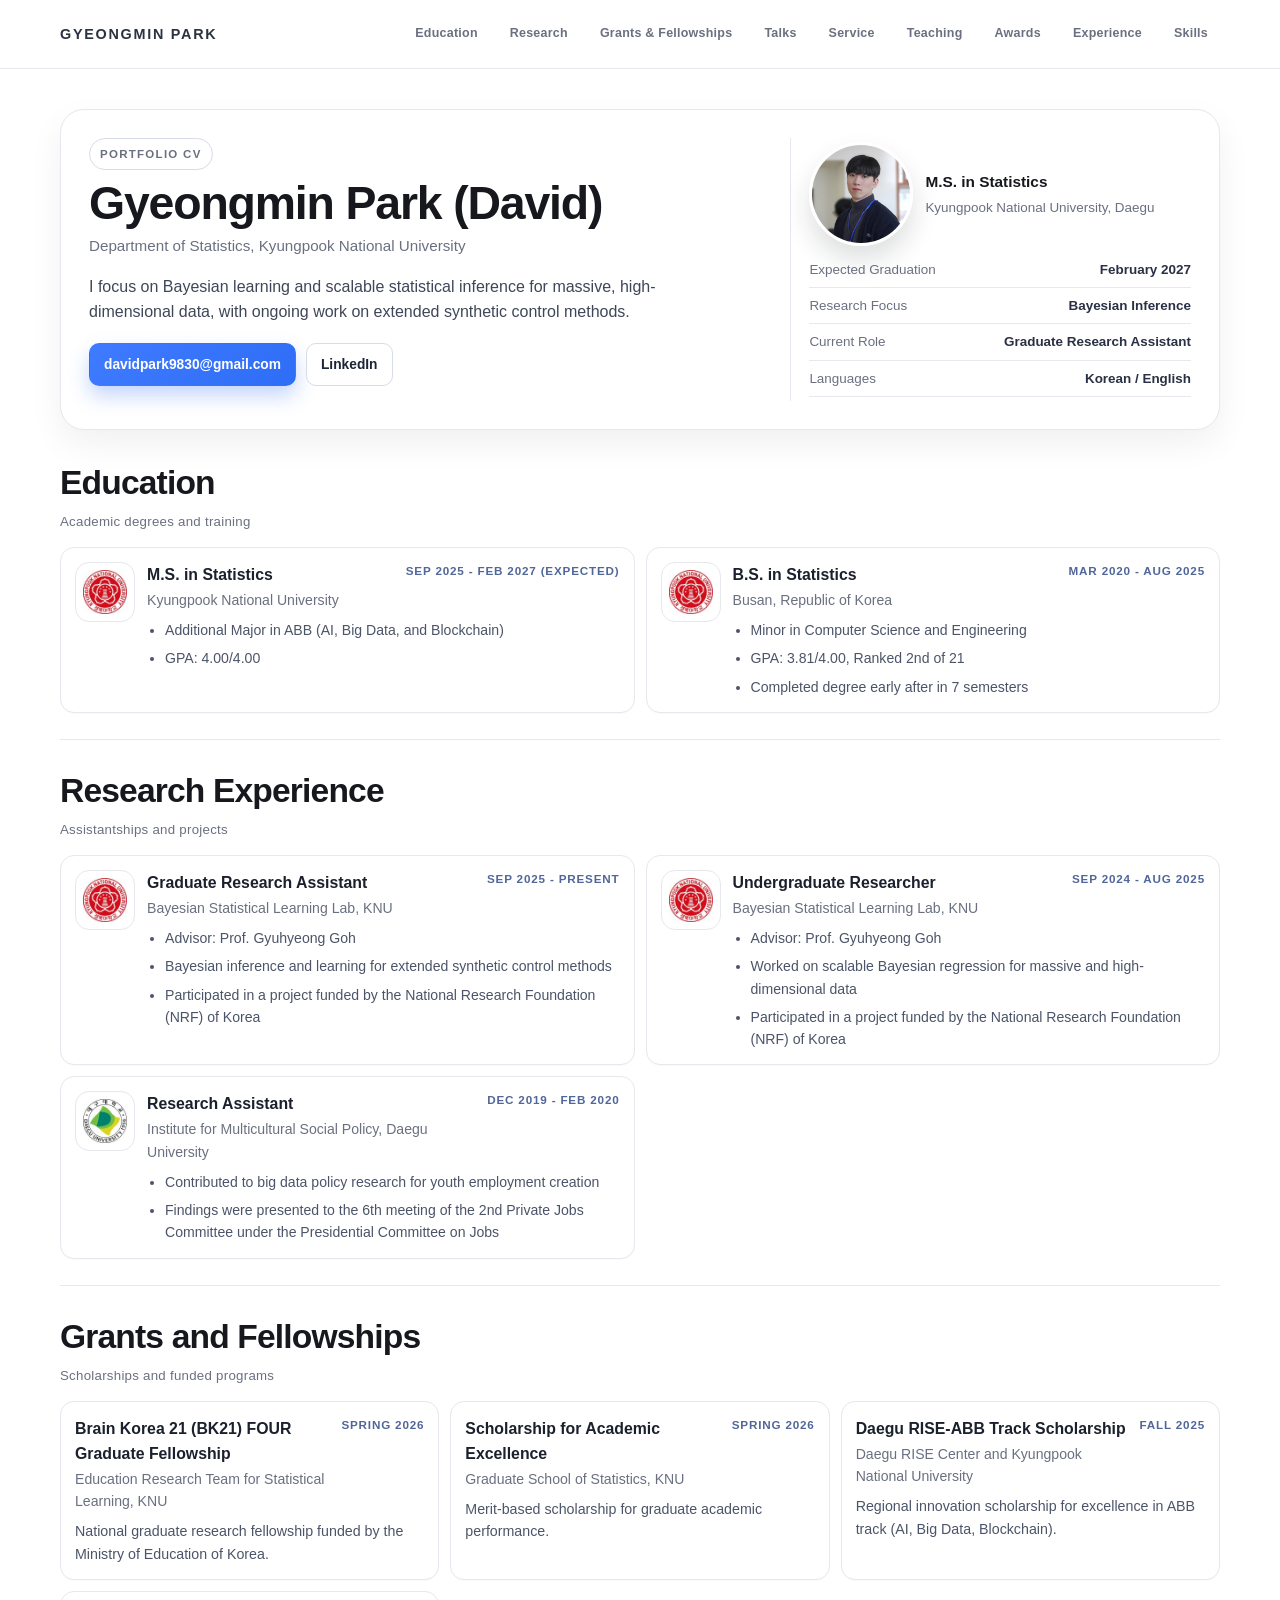
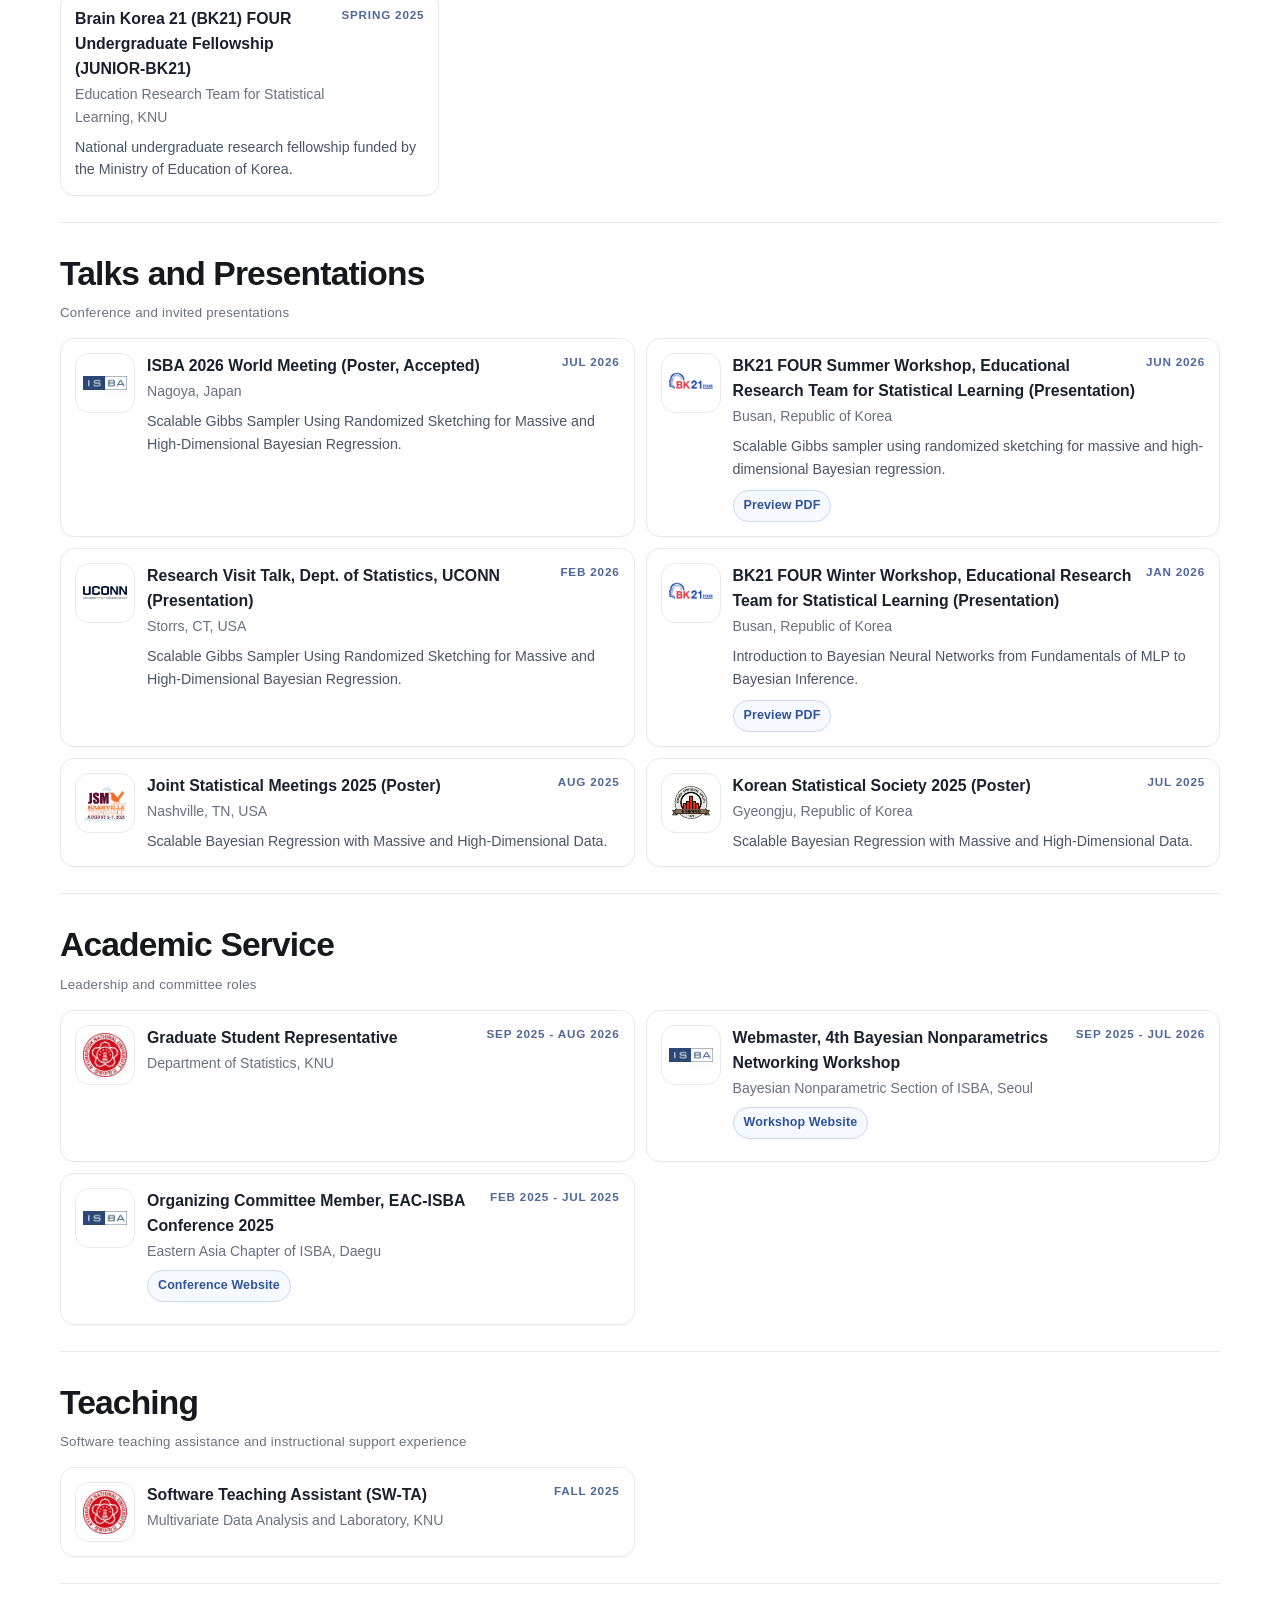
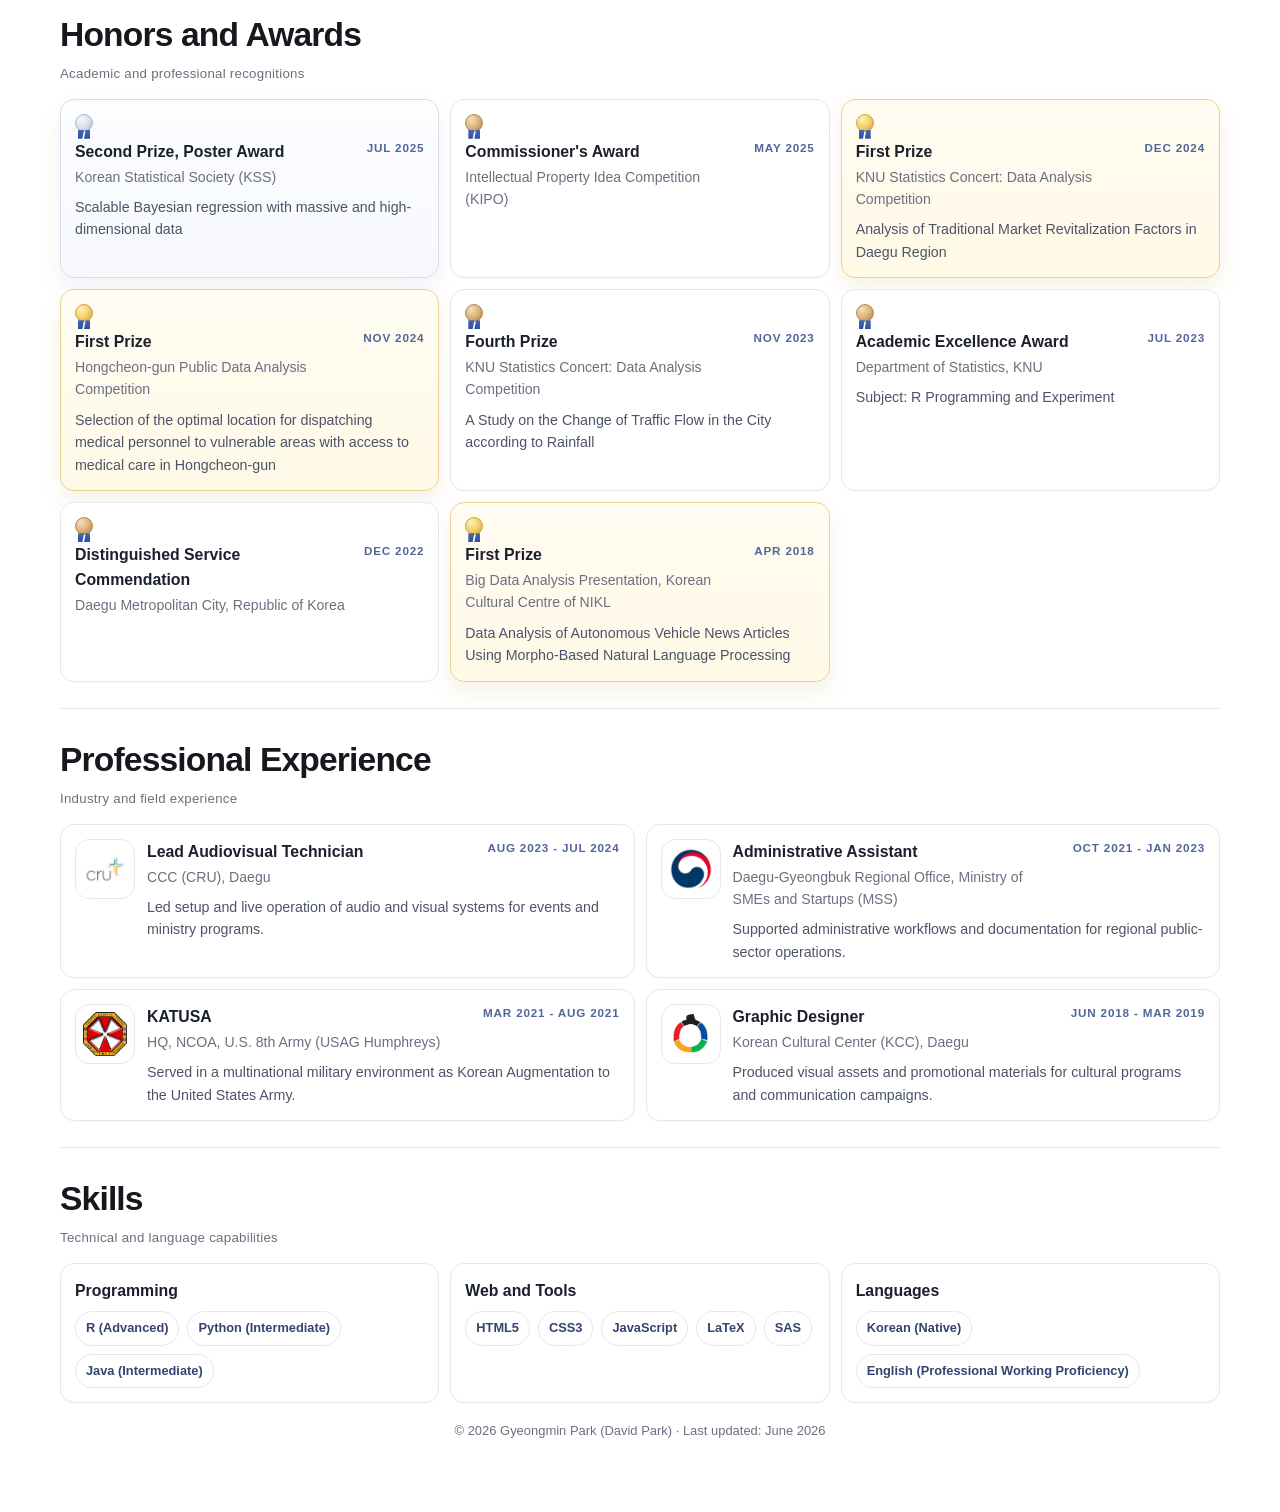
==== index.html @ 5908e6ca "Details Updated" ====
<!DOCTYPE html>
<html lang="en">
  <head>
    <meta charset="UTF-8" />
    <meta name="viewport" content="width=device-width, initial-scale=1.0" />
    <meta name="color-scheme" content="light" />
    <title>Gyeongmin Park | Portfolio CV</title>
    <meta
      name="description"
      content="Portfolio CV of Gyeongmin Park with education, research, talks, teaching, awards, and professional experience."
    />

    <link rel="stylesheet" href="assets/css/main.css" />
  </head>

  <body>
    <header class="topbar">
      <div class="page topbar-inner">
        <div class="brand">Gyeongmin Park</div>
        <button class="menu-toggle" type="button" aria-label="Toggle navigation menu" aria-expanded="false" aria-controls="mobile-nav">
          <span class="menu-toggle-line"></span>
          <span class="menu-toggle-line"></span>
          <span class="menu-toggle-line"></span>
        </button>
        <nav class="nav" id="site-nav" aria-label="Section navigation">
          <a href="#education">Education</a>
          <a href="#research">Research</a>
          <a href="#funding">Grants &amp; Fellowships</a>
          <a href="#talks">Talks</a>
          <a href="#service">Service</a>
          <a href="#teaching">Teaching</a>
          <a href="#awards">Awards</a>
          <a href="#experience">Experience</a>
          <a href="#skills">Skills</a>
        </nav>
      </div>
    </header>

    <div class="mobile-menu-backdrop" id="mobile-menu-backdrop" aria-hidden="true"></div>
    <nav class="mobile-nav" id="mobile-nav" aria-label="Mobile section navigation">
      <a href="#education">Education</a>
      <a href="#research">Research</a>
      <a href="#funding">Grants &amp; Fellowships</a>
      <a href="#talks">Talks</a>
      <a href="#service">Service</a>
      <a href="#teaching">Teaching</a>
      <a href="#awards">Awards</a>
      <a href="#experience">Experience</a>
      <a href="#skills">Skills</a>
    </nav>

    <main class="page">
      <section class="hero reveal" id="top">
        <div class="hero-grid">
          <div class="hero-main">
            <span class="eyebrow">Portfolio CV</span>
            <h1>Gyeongmin Park (David)</h1>
            <p class="subtitle">Department of Statistics, Kyungpook National University</p>

            <p class="summary">
              I focus on Bayesian learning and scalable statistical inference for massive,
              high-dimensional data, with ongoing work on extended synthetic control methods.
            </p>

            <div class="hero-actions">
              <a class="btn btn-primary" href="mailto:davidpark9830@gmail.com">davidpark9830@gmail.com</a>
              <a class="btn btn-secondary" href="https://www.linkedin.com/in/davidpark0182/" target="_blank" rel="noreferrer">LinkedIn</a>
            </div>
          </div>

          <aside class="hero-side">
            <div class="profile">
              <img src="assets/img/profile.jpg" alt="Gyeongmin Park profile photo" />
              <div>
                <div class="profile-name">M.S. in Statistics</div>
                <div class="profile-meta">Kyungpook National University, Daegu</div>
              </div>
            </div>

            <div class="meta-list">
              <div class="meta-item"><span>Expected Graduation</span><strong>February 2027</strong></div>
              <div class="meta-item"><span>Research Focus</span><strong>Bayesian Inference</strong></div>
              <div class="meta-item"><span>Current Role</span><strong>Graduate Research Assistant</strong></div>
              <div class="meta-item"><span>Languages</span><strong>Korean / English</strong></div>
            </div>
          </aside>
        </div>
      </section>

      <section class="section reveal" id="education">
        <div class="section-head">
          <h2 class="section-title">Education</h2>
          <p class="section-note">Academic degrees and training</p>
        </div>

        <div class="cards cols-2">
          <article class="card logo-card">
            <div class="logo-box"><img src="assets/img/knu-logo.jpeg" alt="KNU logo" /></div>
            <div>
              <div class="card-head">
                <div>
                  <p class="card-title">M.S. in Statistics</p>
                  <p class="card-org">Kyungpook National University</p>
                </div>
                <p class="card-date">Sep 2025 - Feb 2027 (Expected)</p>
              </div>
              <ul class="bullets">
                <li>Additional Major in ABB (AI, Big Data, and Blockchain)</li>
                <li>GPA: 4.00/4.00</li>
              </ul>
            </div>
          </article>

          <article class="card logo-card">
            <div class="logo-box"><img src="assets/img/knu-logo.jpeg" alt="KNU logo" /></div>
            <div>
              <div class="card-head">
                <div>
                  <p class="card-title">B.S. in Statistics</p>
                  <p class="card-org">Busan, Republic of Korea</p>
                </div>
                <p class="card-date">Mar 2020 - Aug 2025</p>
              </div>
              <ul class="bullets">
                <li>Minor in Computer Science and Engineering</li>
                <li>GPA: 3.81/4.00, Ranked 2nd of 21</li>
                <li>Completed degree early after in 7 semesters</li>
              </ul>
            </div>
          </article>
        </div>
      </section>

      <section class="section reveal" id="research">
        <div class="section-head">
          <h2 class="section-title">Research Experience</h2>
          <p class="section-note">Assistantships and projects</p>
        </div>

        <div class="cards cols-2">
          <article class="card logo-card">
            <div class="logo-box"><img src="assets/img/knu-logo.jpeg" alt="KNU logo" /></div>
            <div>
              <div class="card-head">
                <div>
                  <p class="card-title">Graduate Research Assistant</p>
                  <p class="card-org">Bayesian Statistical Learning Lab, KNU</p>
                </div>
                <p class="card-date">Sep 2025 - Present</p>
              </div>
              <ul class="bullets">
                <li>Advisor: Prof. Gyuhyeong Goh</li>
                <li>Bayesian inference and learning for extended synthetic control methods</li>
                <li>Participated in a project funded by the National Research Foundation (NRF) of Korea</li>
              </ul>
            </div>
          </article>

          <article class="card logo-card">
            <div class="logo-box"><img src="assets/img/knu-logo.jpeg" alt="KNU logo" /></div>
            <div>
              <div class="card-head">
                <div>
                  <p class="card-title">Undergraduate Researcher</p>
                  <p class="card-org">Bayesian Statistical Learning Lab, KNU</p>
                </div>
                <p class="card-date">Sep 2024 - Aug 2025</p>
              </div>
              <ul class="bullets">
                <li>Advisor: Prof. Gyuhyeong Goh</li>
                <li>Worked on scalable Bayesian regression for massive and high-dimensional data</li>
                <li>Participated in a project funded by the National Research Foundation (NRF) of Korea</li>
              </ul>
            </div>
          </article>

          <article class="card logo-card">
            <div class="logo-box"><img src="assets/img/daegu-uni-logo.jpeg" alt="Daegu University logo" /></div>
            <div>
              <div class="card-head">
                <div>
                  <p class="card-title">Research Assistant</p>
                  <p class="card-org">Institute for Multicultural Social Policy, Daegu University</p>
                </div>
                <p class="card-date">Dec 2019 - Feb 2020</p>
              </div>
              <ul class="bullets">
                <li>Contributed to big data policy research for youth employment creation</li>
                <li>Findings were presented to the 6th meeting of the 2nd Private Jobs Committee under the Presidential Committee on Jobs</li>
              </ul>
            </div>
          </article>
        </div>
      </section>

      <section class="section reveal" id="funding">
        <div class="section-head">
          <h2 class="section-title">Grants and Fellowships</h2>
          <p class="section-note">Scholarships and funded programs</p>
        </div>

        <div class="cards cols-3">
          <article class="card">
            <div class="card-head">
              <div>
                <p class="card-title">Brain Korea 21 (BK21) FOUR Graduate Fellowship</p>
                <p class="card-org">Education Research Team for Statistical Learning, KNU</p>
              </div>
              <p class="card-date">Spring 2026</p>
            </div>
            <p class="card-desc">National graduate research fellowship funded by the Ministry of Education of Korea.</p>
          </article>

          <article class="card">
            <div class="card-head">
              <div>
                <p class="card-title">Scholarship for Academic Excellence</p>
                <p class="card-org">Graduate School of Statistics, KNU</p>
              </div>
              <p class="card-date">Spring 2026</p>
            </div>
            <p class="card-desc">Merit-based scholarship for graduate academic performance.</p>
          </article>

          <article class="card">
            <div class="card-head">
              <div>
                <p class="card-title">Daegu RISE-ABB Track Scholarship</p>
                <p class="card-org">Daegu RISE Center and Kyungpook National University</p>
              </div>
              <p class="card-date">Fall 2025</p>
            </div>
            <p class="card-desc">Regional innovation scholarship for excellence in ABB track (AI, Big Data, Blockchain).</p>
          </article>

          <article class="card">
            <div class="card-head">
              <div>
                <p class="card-title">Brain Korea 21 (BK21) FOUR Undergraduate Fellowship (JUNIOR-BK21)</p>
                <p class="card-org">Education Research Team for Statistical Learning, KNU</p>
              </div>
              <p class="card-date">Spring 2025</p>
            </div>
            <p class="card-desc">National undergraduate research fellowship funded by the Ministry of Education of Korea.</p>
          </article>
        </div>
      </section>

      <section class="section reveal" id="talks">
        <div class="section-head">
          <h2 class="section-title">Talks and Presentations</h2>
          <p class="section-note">Conference and invited presentations</p>
        </div>

        <div class="cards cols-2">
          <article class="card logo-card">
            <div class="logo-box"><img src="assets/img/isba-logo.jpeg" alt="ISBA logo" /></div>
            <div>
              <div class="card-head">
                <div>
                  <p class="card-title">ISBA 2026 World Meeting (Poster, Accepted)</p>
                  <p class="card-org">Nagoya, Japan</p>
                </div>
                <p class="card-date">Jul 2026</p>
              </div>
              <p class="card-desc">Scalable Gibbs Sampler Using Randomized Sketching for Massive and High-Dimensional Bayesian Regression.</p>
            </div>
          </article>

          <article class="card logo-card">
            <div class="logo-box"><img src="assets/img/bk21four-logo.jpg" alt="BK21 FOUR logo" /></div>
            <div>
              <div class="card-head">
                <div>
                  <p class="card-title">BK21 FOUR Summer Workshop, Educational Research Team for Statistical Learning (Presentation)</p>
                  <p class="card-org">Busan, Republic of Korea</p>
                </div>
                <p class="card-date">Jun 2026</p>
              </div>
              <p class="card-desc">Scalable Gibbs sampler using randomized sketching for massive and high-dimensional Bayesian regression.</p>
              <div class="talk-actions">
                <a
                  class="section-link-btn"
                  href="assets/docs/talks/2026-06-bk21-summer-workshop.pdf"
                  target="_blank"
                  rel="noreferrer"
                  data-pdf-preview
                  data-pdf-title="BK21 FOUR Summer Workshop, June 2026"
                >
                  Preview PDF
                </a>
              </div>
            </div>
          </article>

          <article class="card logo-card">
            <div class="logo-box"><img src="assets/img/uconn-logo.png" alt="UCONN logo" /></div>
            <div>
              <div class="card-head">
                <div>
                  <p class="card-title">Research Visit Talk, Dept. of Statistics, UCONN (Presentation)</p>
                  <p class="card-org">Storrs, CT, USA</p>
                </div>
                <p class="card-date">Feb 2026</p>
              </div>
              <p class="card-desc">Scalable Gibbs Sampler Using Randomized Sketching for Massive and High-Dimensional Bayesian Regression.</p>
            </div>
          </article>

          <article class="card logo-card">
            <div class="logo-box"><img src="assets/img/bk21four-logo.jpg" alt="BK21 FOUR logo" /></div>
            <div>
              <div class="card-head">
                <div>
                  <p class="card-title">BK21 FOUR Winter Workshop, Educational Research Team for Statistical Learning (Presentation)</p>
                  <p class="card-org">Busan, Republic of Korea</p>
                </div>
                <p class="card-date">Jan 2026</p>
              </div>
              <p class="card-desc">Introduction to Bayesian Neural Networks from Fundamentals of MLP to Bayesian Inference.</p>
              <div class="talk-actions">
                <a
                  class="section-link-btn"
                  href="assets/docs/talks/2026-01-bk21-winter-workshop.pdf"
                  target="_blank"
                  rel="noreferrer"
                  data-pdf-preview
                  data-pdf-title="BK21 FOUR Winter Workshop, January 2026"
                >
                  Preview PDF
                </a>
              </div>
            </div>
          </article>

          <article class="card logo-card">
            <div class="logo-box"><img src="assets/img/jsm2025-logo.jpg" alt="JSM 2025 logo" /></div>
            <div>
              <div class="card-head">
                <div>
                  <p class="card-title">Joint Statistical Meetings 2025 (Poster)</p>
                  <p class="card-org">Nashville, TN, USA</p>
                </div>
                <p class="card-date">Aug 2025</p>
              </div>
              <p class="card-desc">Scalable Bayesian Regression with Massive and High-Dimensional Data.</p>
            </div>
          </article>
          
          <article class="card logo-card">
            <div class="logo-box"><img src="assets/img/kss-logo.png" alt="Korean Statistical Society logo" /></div>
            <div>
              <div class="card-head">
                <div>
                  <p class="card-title">Korean Statistical Society 2025 (Poster)</p>
                  <p class="card-org">Gyeongju, Republic of Korea</p>
                </div>
                <p class="card-date">Jul 2025</p>
              </div>
              <p class="card-desc">Scalable Bayesian Regression with Massive and High-Dimensional Data.</p>
            </div>
          </article>
        </div>
      </section>

      <section class="section reveal" id="service">
        <div class="section-head">
          <h2 class="section-title">Academic Service</h2>
          <p class="section-note">Leadership and committee roles</p>
        </div>

        <div class="cards cols-2">
          <article class="card logo-card">
            <div class="logo-box"><img src="assets/img/knu-logo.jpeg" alt="KNU logo" /></div>
            <div>
              <div class="card-head">
                <div>
                  <p class="card-title">Graduate Student Representative</p>
                  <p class="card-org">Department of Statistics, KNU</p>
                </div>
                <p class="card-date">Sep 2025 - Aug 2026</p>
              </div>
            </div>
          </article>

          <article class="card logo-card">
            <div class="logo-box"><img src="assets/img/isba-logo.jpeg" alt="ISBA logo" /></div>
            <div>
              <div class="card-head">
                <div>
                  <p class="card-title">Webmaster, 4th Bayesian Nonparametrics Networking Workshop</p>
                  <p class="card-org">Bayesian Nonparametric Section of ISBA, Seoul</p>
                  <a class="section-link-btn" href="https://bnpnetworking2026.github.io/" target="_blank" rel="noreferrer">Workshop Website</a>
                </div>
                <p class="card-date">Sep 2025 - Jul 2026</p>
              </div>
            </div>
          </article>

          <article class="card logo-card">
            <div class="logo-box"><img src="assets/img/isba-logo.jpeg" alt="ISBA logo" /></div>
            <div>
              <div class="card-head">
                <div>
                  <p class="card-title">Organizing Committee Member, EAC-ISBA Conference 2025</p>
                  <p class="card-org">Eastern Asia Chapter of ISBA, Daegu</p>
                  <a class="section-link-btn" href="https://eacisba2025.knu.ac.kr/" target="_blank" rel="noreferrer">Conference Website</a>
                </div>
                <p class="card-date">Feb 2025 - Jul 2025</p>
              </div>
            </div>
          </article>
        </div>
      </section>

      <section class="section reveal" id="teaching">
        <div class="section-head">
          <h2 class="section-title">Teaching</h2>
          <p class="section-note">Software teaching assistance and instructional support experience</p>
        </div>

        <div class="cards cols-2">
          <article class="card logo-card">
            <div class="logo-box"><img src="assets/img/knu-logo.jpeg" alt="KNU logo" /></div>
            <div>
              <div class="card-head">
                <div>
                  <p class="card-title">Software Teaching Assistant (SW-TA)</p>
                  <p class="card-org">Multivariate Data Analysis and Laboratory, KNU</p>
                </div>
                <p class="card-date">Fall 2025</p>
              </div>
            </div>
          </article>

        </div>
      </section>

      <section class="section reveal" id="awards">
        <div class="section-head">
          <h2 class="section-title">Honors and Awards</h2>
          <p class="section-note">Academic and professional recognitions</p>
        </div>

        <div class="cards cols-3">
          <article class="card award-card second-place">
            <div class="award-top">
              <span class="medal" aria-hidden="true"></span>
            </div>
            <div class="card-head">
              <div>
                <p class="card-title">Second Prize, Poster Award</p>
                <p class="card-org">Korean Statistical Society (KSS)</p>
              </div>
              <p class="card-date">Jul 2025</p>
            </div>
            <p class="card-desc">Scalable Bayesian regression with massive and high-dimensional data</p>
          </article>

          <article class="card award-card">
            <div class="award-top">
              <span class="medal" aria-hidden="true"></span>
            </div>
            <div class="card-head">
              <div>
                <p class="card-title">Commissioner's Award</p>
                <p class="card-org">Intellectual Property Idea Competition (KIPO)</p>
              </div>
              <p class="card-date">May 2025</p>
            </div>
          </article>

          <article class="card award-card first-place">
            <div class="award-top">
              <span class="medal" aria-hidden="true"></span>
            </div>
            <div class="card-head">
              <div>
                <p class="card-title">First Prize</p>
                <p class="card-org">KNU Statistics Concert: Data Analysis Competition</p>
              </div>
              <p class="card-date">Dec 2024</p>
            </div>
            <p class="card-desc">Analysis of Traditional Market Revitalization Factors in Daegu Region</p>
          </article>

          <article class="card award-card first-place">
            <div class="award-top">
              <span class="medal" aria-hidden="true"></span>
            </div>
            <div class="card-head">
              <div>
                <p class="card-title">First Prize</p>
                <p class="card-org">Hongcheon-gun Public Data Analysis Competition</p>
              </div>
              <p class="card-date">Nov 2024</p>
            </div>
            <p class="card-desc">Selection of the optimal location for dispatching medical personnel to vulnerable areas with access to medical care in Hongcheon-gun</p>
          </article>

          <article class="card award-card">
            <div class="award-top">
              <span class="medal" aria-hidden="true"></span>
            </div>
            <div class="card-head">
              <div>
                <p class="card-title">Fourth Prize</p>
                <p class="card-org">KNU Statistics Concert: Data Analysis Competition</p>
              </div>
              <p class="card-date">Nov 2023</p>
            </div>
            <p class="card-desc">A Study on the Change of Traffic Flow in the City according to Rainfall</p>
          </article>

          <article class="card award-card">
            <div class="award-top">
              <span class="medal" aria-hidden="true"></span>
            </div>
            <div class="card-head">
              <div>
                <p class="card-title">Academic Excellence Award</p>
                <p class="card-org">Department of Statistics, KNU</p>
              </div>
              <p class="card-date">Jul 2023</p>
            </div>
            <p class="card-desc">Subject: R Programming and Experiment</p>
          </article>

          <article class="card award-card">
            <div class="award-top">
              <span class="medal" aria-hidden="true"></span>
            </div>
            <div class="card-head">
              <div>
                <p class="card-title">Distinguished Service Commendation</p>
                <p class="card-org">Daegu Metropolitan City, Republic of Korea</p>
              </div>
              <p class="card-date">Dec 2022</p>
            </div>
          </article>

          <article class="card award-card first-place">
            <div class="award-top">
              <span class="medal" aria-hidden="true"></span>
            </div>
            <div class="card-head">
              <div>
                <p class="card-title">First Prize</p>
                <p class="card-org">Big Data Analysis Presentation, Korean Cultural Centre of NIKL</p>
              </div>
              <p class="card-date">Apr 2018</p>
            </div>
            <p class="card-desc">Data Analysis of Autonomous Vehicle News Articles Using Morpho-Based Natural Language Processing</p>
          </article>
        </div>
      </section>

      <section class="section reveal" id="experience">
        <div class="section-head">
          <h2 class="section-title">Professional Experience</h2>
          <p class="section-note">Industry and field experience</p>
        </div>

        <div class="cards cols-2">
          <article class="card logo-card">
            <div class="logo-box"><img src="assets/img/cru-logo.jpeg" alt="CRU logo" /></div>
            <div>
              <div class="card-head">
                <div>
                  <p class="card-title">Lead Audiovisual Technician</p>
                  <p class="card-org">CCC (CRU), Daegu</p>
                </div>
                <p class="card-date">Aug 2023 - Jul 2024</p>
              </div>
              <p class="card-desc">Led setup and live operation of audio and visual systems for events and ministry programs.</p>
            </div>
          </article>

          <article class="card logo-card">
            <div class="logo-box"><img src="assets/img/mss-logo.png" alt="MSS logo" /></div>
            <div>
              <div class="card-head">
                <div>
                  <p class="card-title">Administrative Assistant</p>
                  <p class="card-org">Daegu-Gyeongbuk Regional Office, Ministry of SMEs and Startups (MSS)</p>
                </div>
                <p class="card-date">Oct 2021 - Jan 2023</p>
              </div>
              <p class="card-desc">Supported administrative workflows and documentation for regional public-sector operations.</p>
            </div>
          </article>

          <article class="card logo-card">
            <div class="logo-box"><img src="assets/img/army-logo.png" alt="U.S. 8th Army logo" /></div>
            <div>
              <div class="card-head">
                <div>
                  <p class="card-title">KATUSA</p>
                  <p class="card-org">HQ, NCOA, U.S. 8th Army (USAG Humphreys)</p>
                </div>
                <p class="card-date">Mar 2021 - Aug 2021</p>
              </div>
              <p class="card-desc">Served in a multinational military environment as Korean Augmentation to the United States Army.</p>
            </div>
          </article>

          <article class="card logo-card">
            <div class="logo-box"><img src="assets/img/kcc-logo.jpeg" alt="KCC logo" /></div>
            <div>
              <div class="card-head">
                <div>
                  <p class="card-title">Graphic Designer</p>
                  <p class="card-org">Korean Cultural Center (KCC), Daegu</p>
                </div>
                <p class="card-date">Jun 2018 - Mar 2019</p>
              </div>
              <p class="card-desc">Produced visual assets and promotional materials for cultural programs and communication campaigns.</p>
            </div>
          </article>
        </div>
      </section>

      <section class="section reveal" id="skills">
        <div class="section-head">
          <h2 class="section-title">Skills</h2>
          <p class="section-note">Technical and language capabilities</p>
        </div>

        <div class="cards cols-3">
          <article class="card">
            <div class="card-head">
              <div>
                <p class="card-title">Programming</p>
              </div>
            </div>
            <div class="chips">
              <span class="chip">R (Advanced)</span>
              <span class="chip">Python (Intermediate)</span>
              <span class="chip">Java (Intermediate)</span>
            </div>
          </article>

          <article class="card">
            <div class="card-head">
              <div>
                <p class="card-title">Web and Tools</p>
              </div>
            </div>
            <div class="chips">
              <span class="chip">HTML5</span>
              <span class="chip">CSS3</span>
              <span class="chip">JavaScript</span>
              <span class="chip">LaTeX</span>
              <span class="chip">SAS</span>
            </div>
          </article>

          <article class="card">
            <div class="card-head">
              <div>
                <p class="card-title">Languages</p>
              </div>
            </div>
            <div class="chips">
              <span class="chip">Korean (Native)</span>
              <span class="chip">English (Professional Working Proficiency)</span>
            </div>
          </article>
        </div>
      </section>

      <footer>
        <p>© <span id="year"></span> Gyeongmin Park (David Park) · Last updated: June 2026</p>
      </footer>
    </main>

    <div class="pdf-modal" id="pdf-modal" role="dialog" aria-modal="true" aria-labelledby="pdf-modal-title" hidden>
      <div class="pdf-modal-backdrop" data-pdf-close aria-hidden="true"></div>
      <div class="pdf-modal-panel">
        <div class="pdf-modal-header">
          <h2 class="pdf-modal-title" id="pdf-modal-title">Presentation PDF</h2>
          <div class="pdf-modal-actions">
            <a class="section-link-btn" id="pdf-modal-open" href="#" target="_blank" rel="noreferrer">Open PDF</a>
            <button class="pdf-modal-close" type="button" data-pdf-close>Close</button>
          </div>
        </div>
        <iframe class="pdf-frame" id="pdf-preview-frame" title="Presentation PDF preview"></iframe>
      </div>
    </div>

    <script src="assets/js/main.js" defer></script>
  </body>
</html>
---- assets/css/main.css ----
:root {
  color-scheme: light;
  --bg: #ffffff;
  --bg-soft: #ffffff;
  --surface: #ffffff;
  --text: #16181d;
  --muted: #6a7080;
  --line: #e6e8ee;
  --line-strong: #d7dce8;
  --brand: #2e6df6;
  --brand-soft: #edf3ff;
  --shadow-lg: 0 14px 34px rgba(20, 24, 32, 0.06);
  --shadow-md: 0 8px 18px rgba(20, 24, 32, 0.04);
  --radius-xl: 24px;
  --radius-lg: 18px;
  --radius-md: 14px;
}

* {
  box-sizing: border-box;
}

html {
  scroll-behavior: smooth;
}

main section[id] {
  scroll-margin-top: 86px;
}

body {
  margin: 0;
  color: var(--text);
  font-family: -apple-system, BlinkMacSystemFont, "SF Pro Display", "SF Pro Text",
    "Segoe UI", Roboto, Helvetica, Arial, sans-serif;
  line-height: 1.58;
  background: #ffffff;
}

.page {
  width: min(1160px, 100% - 32px);
  margin: 0 auto;
}

.topbar {
  position: sticky;
  top: 0;
  z-index: 30;
  backdrop-filter: blur(14px);
  -webkit-backdrop-filter: blur(14px);
  background: rgba(255, 255, 255, 0.82);
  border-bottom: 1px solid var(--line);
  transition: background 0.22s ease, border-color 0.22s ease, box-shadow 0.22s ease;
}

.topbar.scrolled {
  background: rgba(255, 255, 255, 0.68);
  border-bottom-color: rgba(215, 220, 232, 0.85);
  box-shadow: 0 10px 24px rgba(16, 22, 32, 0.06);
}

.topbar-inner {
  min-height: 68px;
  display: flex;
  align-items: center;
  justify-content: space-between;
  gap: 14px;
}

.brand {
  font-size: 0.9rem;
  font-weight: 700;
  letter-spacing: 0.12em;
  text-transform: uppercase;
  color: #2b3242;
}

.nav {
  display: flex;
  gap: 8px;
  overflow-x: auto;
  scrollbar-width: none;
}

.nav::-webkit-scrollbar {
  display: none;
}

.nav a {
  flex: 0 0 auto;
  text-decoration: none;
  color: var(--muted);
  font-size: 0.78rem;
  font-weight: 700;
  letter-spacing: 0.02em;
  border-radius: 999px;
  padding: 7px 11px;
  border: 1px solid transparent;
  transition: all 0.2s ease;
}

.nav a:hover {
  color: #273149;
  border-color: var(--line-strong);
  background: #fff;
}

.mobile-menu-backdrop,
.mobile-nav {
  display: none;
}

.menu-toggle {
  display: none;
  width: 38px;
  height: 38px;
  border-radius: 0;
  border: 0;
  background: transparent;
  -webkit-appearance: none;
  appearance: none;
  position: relative;
  z-index: 2100;
  overflow: hidden;
  align-items: center;
  justify-content: center;
  cursor: pointer;
  padding: 0;
}

.menu-toggle-line {
  position: absolute;
  left: 50%;
  display: block;
  width: 18px;
  height: 2px;
  margin: 0;
  border-radius: 1px;
  background: #2b3242;
  transform: translateX(-50%) translateZ(0);
  transform-origin: center;
  backface-visibility: hidden;
  -webkit-backface-visibility: hidden;
  transition: top 0.2s ease, transform 0.2s ease, opacity 0.2s ease, background-color 0.2s ease;
}

.menu-toggle-line:nth-child(1) {
  top: 12px;
}

.menu-toggle-line:nth-child(2) {
  top: 18px;
}

.menu-toggle-line:nth-child(3) {
  top: 24px;
}

.menu-toggle.is-open .menu-toggle-line:nth-child(1) {
  top: 18px;
  transform: translateX(-50%) rotate(45deg);
}

.menu-toggle.is-open .menu-toggle-line:nth-child(2) {
  opacity: 0;
  transform: translateX(-50%) scaleX(0);
  background: transparent;
  visibility: hidden;
}

.menu-toggle.is-open .menu-toggle-line:nth-child(3) {
  top: 18px;
  transform: translateX(-50%) rotate(-45deg);
}

main {
  padding: 40px 0 58px;
}

.hero {
  background: #ffffff;
  border: 1px solid var(--line);
  border-radius: var(--radius-xl);
  box-shadow: var(--shadow-lg);
  padding: 28px;
}

.hero-grid {
  display: grid;
  gap: 18px;
  grid-template-columns: minmax(0, 1.45fr) minmax(270px, 0.85fr);
}

.hero-main {
  min-width: 0;
}

.eyebrow {
  display: inline-flex;
  align-items: center;
  gap: 6px;
  border: 1px solid var(--line-strong);
  background: #fff;
  color: var(--muted);
  border-radius: 999px;
  padding: 6px 10px;
  font-size: 0.72rem;
  font-weight: 700;
  letter-spacing: 0.11em;
  text-transform: uppercase;
  margin-bottom: 10px;
}

h1,
h2,
h3 {
  margin: 0;
  letter-spacing: -0.025em;
}

h1 {
  font-size: clamp(1.82rem, 4.2vw, 2.9rem);
  line-height: 1.03;
}

.subtitle {
  margin: 6px 0 0;
  color: var(--muted);
  font-size: 0.95rem;
}

.summary {
  margin: 16px 0 0;
  color: #3f4658;
  max-width: 64ch;
}

.hero-actions {
  margin-top: 18px;
  display: flex;
  gap: 10px;
  flex-wrap: wrap;
}

.btn {
  display: inline-flex;
  align-items: center;
  justify-content: center;
  text-decoration: none;
  font-size: 0.86rem;
  font-weight: 700;
  border-radius: 10px;
  padding: 10px 14px;
  border: 1px solid transparent;
  transition: transform 0.18s ease, box-shadow 0.18s ease;
}

.btn:hover {
  transform: translateY(-1px);
}

.btn-primary {
  color: #fff;
  background: linear-gradient(135deg, #3f7bff, #2e6df6);
  box-shadow: 0 10px 20px rgba(46, 109, 246, 0.28);
}

.btn-secondary {
  color: #1c2436;
  border-color: var(--line-strong);
  background: #fff;
}

.hero-side {
  background: transparent;
  border: 0;
  border-left: 1px solid var(--line);
  border-radius: 0;
  padding: 4px 0 4px 18px;
}

.profile {
  display: flex;
  align-items: center;
  gap: 12px;
}

.profile img {
  width: 104px;
  height: 104px;
  border-radius: 50%;
  object-fit: cover;
  object-position: center top;
  border: 3px solid #fff;
  box-shadow: 0 14px 26px rgba(19, 26, 38, 0.14);
}

.profile-name {
  font-weight: 700;
  font-size: 0.96rem;
}

.profile-meta {
  margin-top: 2px;
  color: var(--muted);
  font-size: 0.84rem;
}

.meta-list {
  margin-top: 13px;
  display: grid;
  gap: 7px;
}

.meta-item {
  display: flex;
  justify-content: space-between;
  gap: 8px;
  border-bottom: 1px solid var(--line);
  padding-bottom: 7px;
  font-size: 0.84rem;
  color: var(--muted);
}

.meta-item strong {
  color: #2a3144;
}

.section {
  margin-top: 26px;
  padding: 0;
  background: transparent;
  border: 0;
  border-radius: 0;
  box-shadow: none;
}

.section + .section {
  border-top: 1px solid var(--line);
  padding-top: 24px;
}

.section-head {
  display: flex;
  flex-direction: column;
  gap: 3px;
  margin-bottom: 14px;
}

.section-title {
  font-size: clamp(1.35rem, 3vw, 2.1rem);
}

.section-note {
  margin: 0;
  color: var(--muted);
  font-size: 0.83rem;
  letter-spacing: 0.02em;
}

.cards {
  display: grid;
  grid-template-columns: 1fr;
  gap: 11px;
}

.card {
  background: #ffffff;
  border: 1px solid var(--line);
  border-radius: var(--radius-md);
  padding: 14px;
  box-shadow: 0 1px 0 rgba(22, 24, 29, 0.02);
}

.card-head {
  display: flex;
  justify-content: space-between;
  align-items: flex-start;
  gap: 10px;
  margin-bottom: 8px;
}

.card-title {
  margin: 0;
  font-size: 0.99rem;
  font-weight: 700;
  color: #1b202d;
}

.card-org {
  margin: 2px 0 0;
  color: var(--muted);
  font-size: 0.88rem;
}

.section-link-btn {
  display: inline-flex;
  align-items: center;
  margin-top: 8px;
  padding: 5px 10px;
  border: 1px solid #c9d6f4;
  border-radius: 999px;
  background: #f6f9ff;
  color: #2f539b;
  text-decoration: none;
  font-size: 0.78rem;
  font-weight: 700;
  letter-spacing: 0.01em;
  transition: background 0.18s ease, border-color 0.18s ease, color 0.18s ease;
}

.section-link-btn:hover {
  background: #edf3ff;
  border-color: #b9c9ef;
  color: #23478e;
}

.talk-actions {
  display: flex;
  flex-wrap: wrap;
  gap: 8px;
  margin-top: 10px;
}

.talk-actions .section-link-btn {
  margin-top: 0;
}

.card-date {
  margin: 0;
  color: #51679a;
  font-size: 0.73rem;
  font-weight: 700;
  text-transform: uppercase;
  letter-spacing: 0.07em;
  white-space: nowrap;
}

.card-desc {
  margin: 0;
  color: #4b5468;
  font-size: 0.89rem;
}

.bullets {
  margin: 0;
  padding-left: 18px;
  color: #4b5468;
  font-size: 0.88rem;
}

.bullets li + li {
  margin-top: 6px;
}

.logo-card {
  display: grid;
  grid-template-columns: 60px 1fr;
  gap: 12px;
  align-items: start;
}

.logo-box {
  width: 60px;
  height: 60px;
  border-radius: 14px;
  border: 1px solid var(--line);
  background: #ffffff;
  display: flex;
  align-items: center;
  justify-content: center;
  padding: 7px;
  overflow: hidden;
}

.logo-box img {
  max-width: 100%;
  max-height: 100%;
  object-fit: contain;
  background: #ffffff;
  border-radius: 0;
}

.chips {
  display: flex;
  gap: 8px;
  flex-wrap: wrap;
}

.chip {
  font-size: 0.8rem;
  font-weight: 700;
  border: 1px solid var(--line);
  border-radius: 999px;
  padding: 6px 10px;
  background: #ffffff;
  color: #32446f;
}

.award-card.second-place {
  border-color: #d8dde9;
  background: linear-gradient(180deg, #fcfdff, #f6f8fc);
  box-shadow: 0 10px 20px rgba(116, 129, 156, 0.1);
}

.award-card.first-place {
  border-color: #ead290;
  background: linear-gradient(180deg, #fffcf2, #fff9e6);
  box-shadow: 0 10px 20px rgba(179, 134, 44, 0.11);
}

.award-top {
  display: flex;
  align-items: center;
  gap: 6px;
  margin-bottom: 7px;
}

.medal {
  position: relative;
  width: 18px;
  height: 18px;
  border-radius: 50%;
  background: radial-gradient(circle at 32% 28%, #f4dfbe 0, #d8af73 55%, #a77a47 100%);
  border: 1px solid #b58a55;
  flex: 0 0 auto;
}

.medal::before,
.medal::after {
  content: "";
  position: absolute;
  bottom: -8px;
  width: 6px;
  height: 9px;
  background: linear-gradient(180deg, #4668b7, #2f4f9b);
}

.medal::before {
  left: 2px;
  clip-path: polygon(0 0, 100% 0, 72% 100%, 0 100%);
}

.medal::after {
  right: 2px;
  clip-path: polygon(28% 0, 100% 0, 100% 100%, 0 100%);
}

.award-card.first-place .medal {
  background: radial-gradient(circle at 32% 28%, #fff2b7 0, #f2cd67 54%, #ca9a2f 100%);
  border-color: #d0a545;
}

.award-card.second-place .medal {
  background: radial-gradient(circle at 32% 28%, #f4f7fc 0, #d6dde8 56%, #a2afc2 100%);
  border-color: #adb9cb;
}

footer {
  margin-top: 18px;
  text-align: center;
  color: var(--muted);
  font-size: 0.81rem;
}

.pdf-modal[hidden] {
  display: none;
}

.pdf-modal {
  position: fixed;
  inset: 0;
  z-index: 4000;
  display: grid;
  place-items: center;
  padding: 24px;
}

.pdf-modal-backdrop {
  position: absolute;
  inset: 0;
  background: rgba(20, 24, 32, 0.52);
  backdrop-filter: blur(12px);
  -webkit-backdrop-filter: blur(12px);
}

.pdf-modal-panel {
  position: relative;
  width: min(1100px, 100%);
  height: min(82vh, 760px);
  overflow: hidden;
  display: flex;
  flex-direction: column;
  background: #ffffff;
  border: 1px solid var(--line-strong);
  border-radius: var(--radius-lg);
  box-shadow: var(--shadow-lg);
}

.pdf-modal-header {
  display: flex;
  align-items: center;
  justify-content: space-between;
  gap: 12px;
  padding: 14px 16px;
  border-bottom: 1px solid var(--line);
}

.pdf-modal-title {
  margin: 0;
  color: #1b202d;
  font-size: 1rem;
  line-height: 1.35;
}

.pdf-modal-actions {
  display: flex;
  align-items: center;
  flex: 0 0 auto;
  gap: 8px;
}

.pdf-modal-actions .section-link-btn {
  margin-top: 0;
}

.pdf-modal-close {
  display: inline-flex;
  align-items: center;
  justify-content: center;
  min-height: 31px;
  padding: 5px 10px;
  border: 1px solid var(--line-strong);
  border-radius: 999px;
  background: #ffffff;
  color: #3f4758;
  font: inherit;
  font-size: 0.78rem;
  font-weight: 700;
  cursor: pointer;
  transition: background 0.18s ease, border-color 0.18s ease, color 0.18s ease;
}

.pdf-modal-close:hover {
  background: #f7f8fb;
  border-color: #c9ceda;
  color: #1f2635;
}

.pdf-frame {
  width: 100%;
  flex: 1;
  border: 0;
  background: #f6f8fb;
}

body.modal-open {
  overflow: hidden;
}

.reveal {
  opacity: 0;
  transform: translateY(14px);
  transition: opacity 0.55s ease, transform 0.55s ease;
}

.reveal.show {
  opacity: 1;
  transform: translateY(0);
}

@media (min-width: 760px) {
  .cards.cols-2 {
    grid-template-columns: repeat(2, minmax(0, 1fr));
  }

  .cards.cols-3 {
    grid-template-columns: repeat(2, minmax(0, 1fr));
  }
}

@media (min-width: 1080px) {
  .cards.cols-3 {
    grid-template-columns: repeat(3, minmax(0, 1fr));
  }
}

@media (max-width: 880px) {
  .hero-grid {
    grid-template-columns: 1fr;
  }

  .hero-side {
    border-left: 0;
    border-top: 1px solid var(--line);
    padding: 14px 0 0;
    margin-top: 4px;
  }
}

@media (max-width: 760px) {
  .topbar {
    z-index: 3100;
  }

  .page {
    width: min(1160px, 100% - 40px);
  }

  main section[id] {
    scroll-margin-top: 78px;
  }

  .topbar-inner {
    position: relative;
    z-index: 3150;
    min-height: 62px;
    align-items: center;
    justify-content: space-between;
    flex-wrap: wrap;
    gap: 10px;
    padding: 8px 0;
  }

  .topbar .nav {
    display: none;
  }

  .menu-toggle {
    display: inline-flex;
    position: fixed;
    top: 12px;
    right: 20px;
    z-index: 3300;
  }

  .mobile-menu-backdrop {
    display: block;
    position: fixed;
    inset: 0;
    z-index: 3000;
    background: rgba(246, 250, 255, 0.62);
    backdrop-filter: blur(24px) saturate(160%);
    -webkit-backdrop-filter: blur(24px) saturate(160%);
    opacity: 0;
    visibility: hidden;
    pointer-events: none;
    transition: opacity 0.24s ease, visibility 0.24s ease;
  }

  .mobile-menu-backdrop.is-open {
    opacity: 1;
    visibility: visible;
    pointer-events: auto;
  }

  .mobile-nav {
    display: flex;
    position: fixed;
    inset: 0;
    z-index: 3050;
    flex-direction: column;
    align-items: flex-start;
    gap: 16px;
    padding: 86px 24px 24px;
    min-height: 100dvh;
    opacity: 0;
    visibility: hidden;
    pointer-events: none;
    transform: translateY(-8px);
    transition: opacity 0.2s ease, transform 0.2s ease, visibility 0.2s ease;
  }

  .mobile-nav.is-open {
    opacity: 1;
    visibility: visible;
    pointer-events: auto;
    transform: translateY(0);
  }

  .mobile-nav a {
    width: auto;
    border: 0;
    border-radius: 0;
    padding: 0;
    background: transparent;
    font-size: 1rem;
    font-weight: 600;
    color: #2d3446;
    text-decoration: none;
  }

  .mobile-nav a:hover {
    border-color: transparent;
    background: transparent;
    color: #1a2234;
  }

  body.menu-open {
    overflow: hidden;
  }

  .hero {
    padding: 15px;
  }

  .section {
    padding: 0;
  }

  .section + .section {
    padding-top: 20px;
  }

  .hero-actions {
    flex-direction: column;
  }

  .hero-actions .btn {
    width: 100%;
  }

  .meta-item {
    flex-direction: column;
    align-items: flex-start;
    gap: 1px;
  }

  .card-head {
    flex-direction: column;
    align-items: flex-start;
    gap: 4px;
  }

  .card-date {
    white-space: normal;
  }

  .logo-card {
    grid-template-columns: 1fr;
    gap: 8px;
  }

  .logo-box {
    width: 52px;
    height: 52px;
    border-radius: 10px;
  }

  .profile img {
    width: 84px;
    height: 84px;
  }

  .pdf-modal {
    align-items: stretch;
    padding: 0;
  }

  .pdf-modal-panel {
    width: 100%;
    height: 100dvh;
    border-radius: 0;
    border: 0;
  }

  .pdf-modal-header {
    align-items: flex-start;
    flex-direction: column;
  }

  .pdf-modal-actions {
    width: 100%;
  }

  .pdf-modal-actions .section-link-btn,
  .pdf-modal-close {
    flex: 1;
    justify-content: center;
  }
}
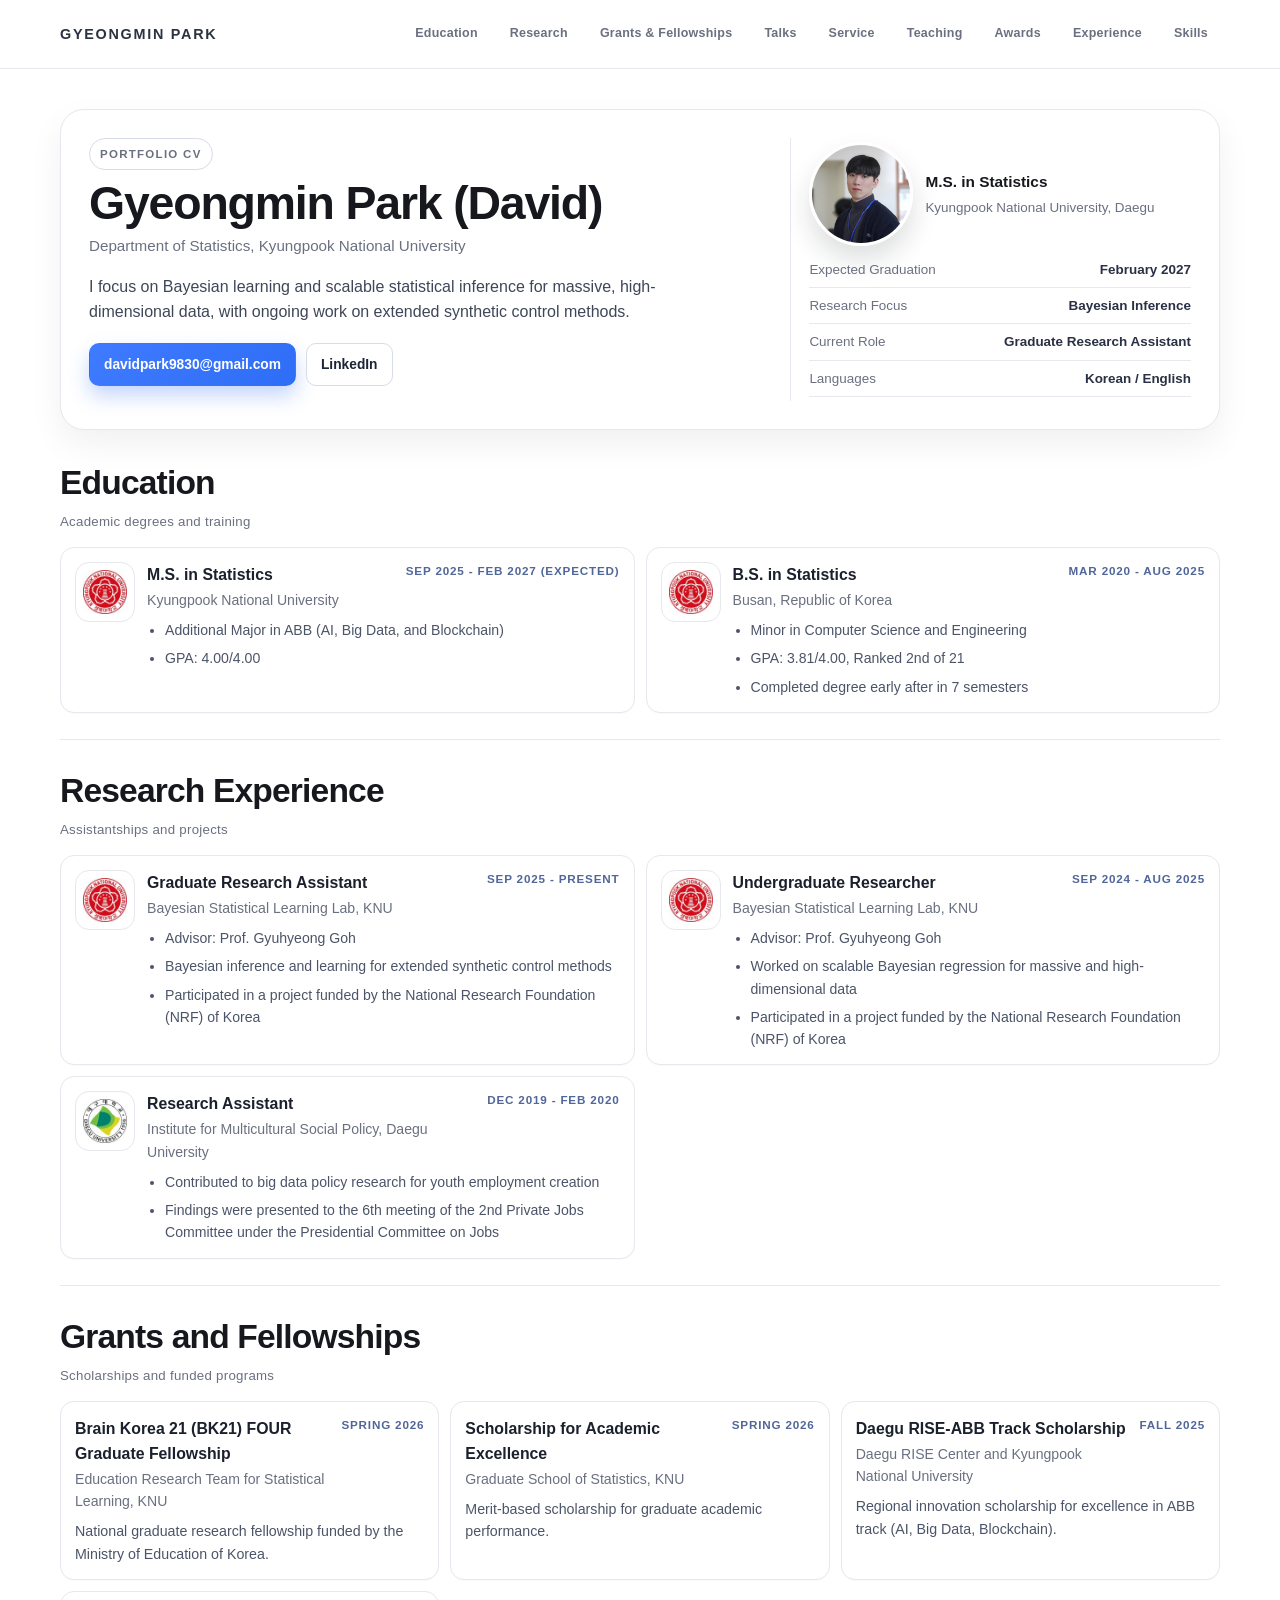
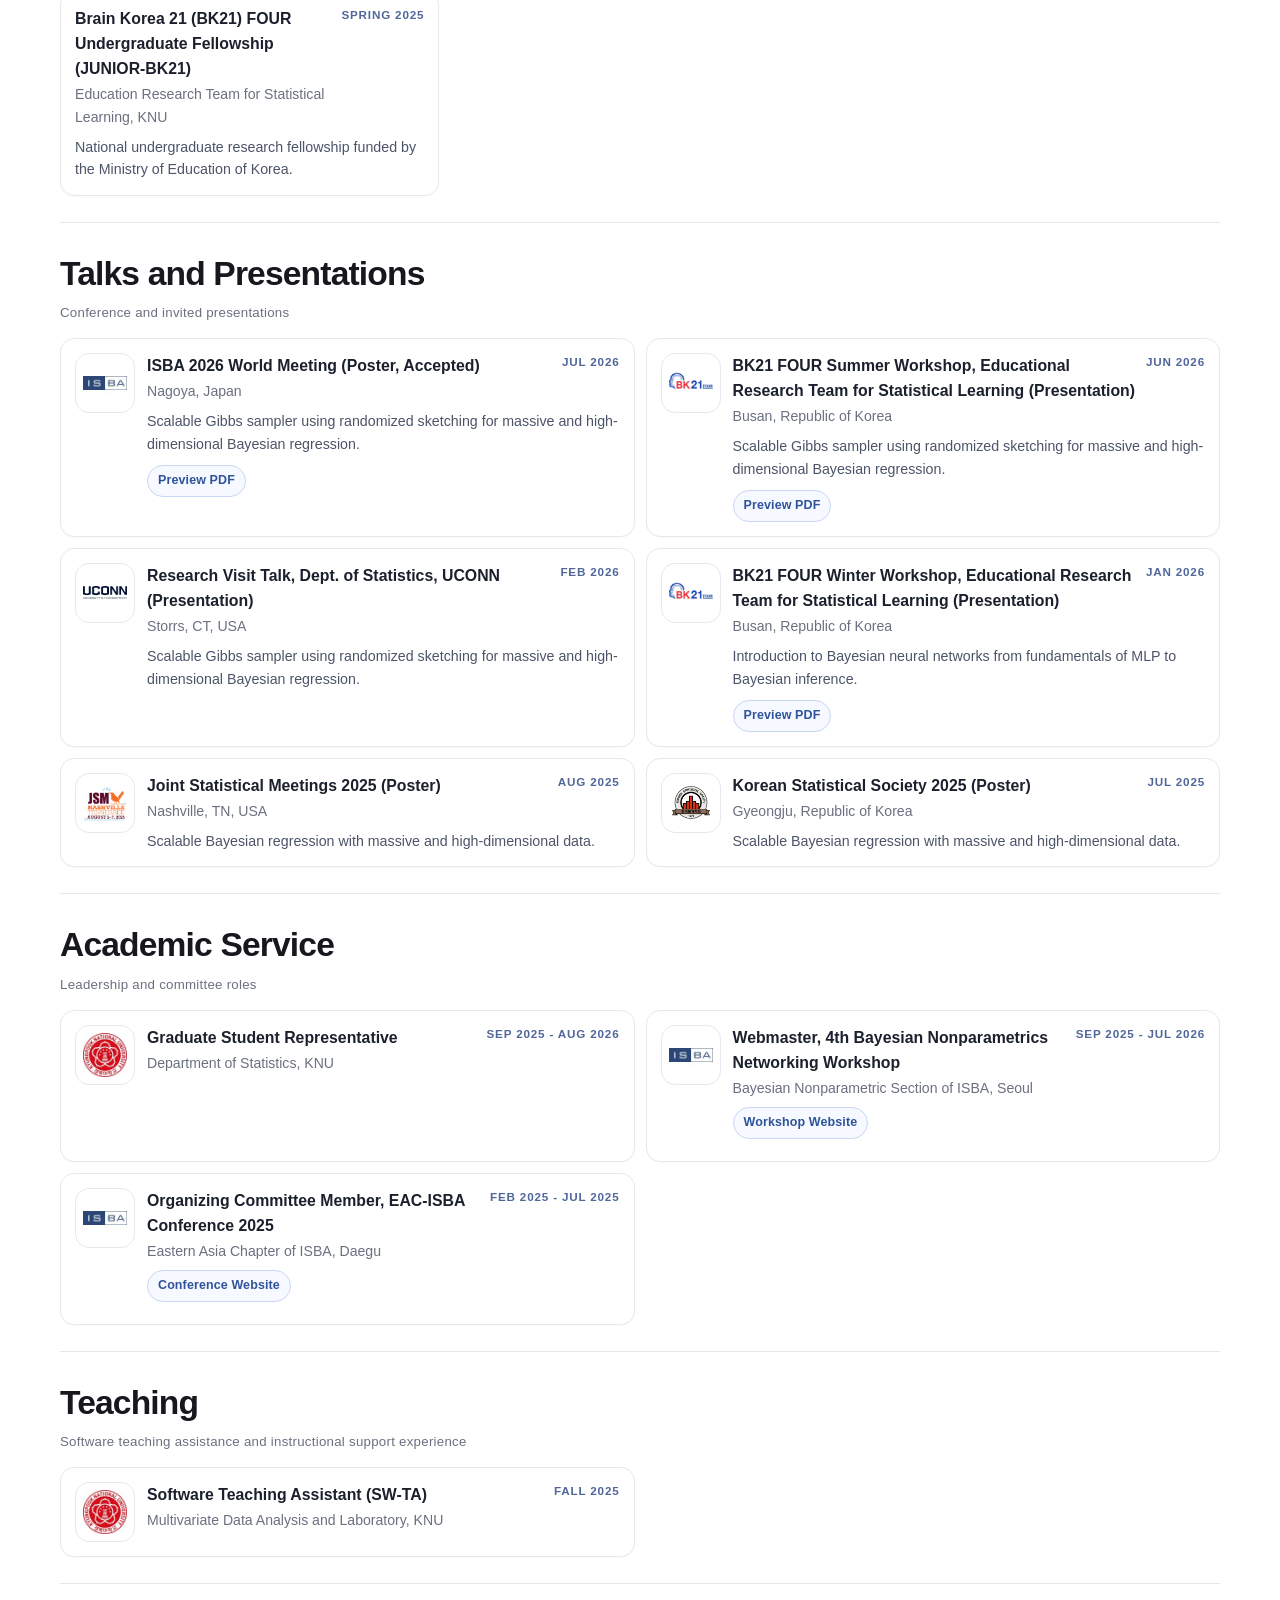
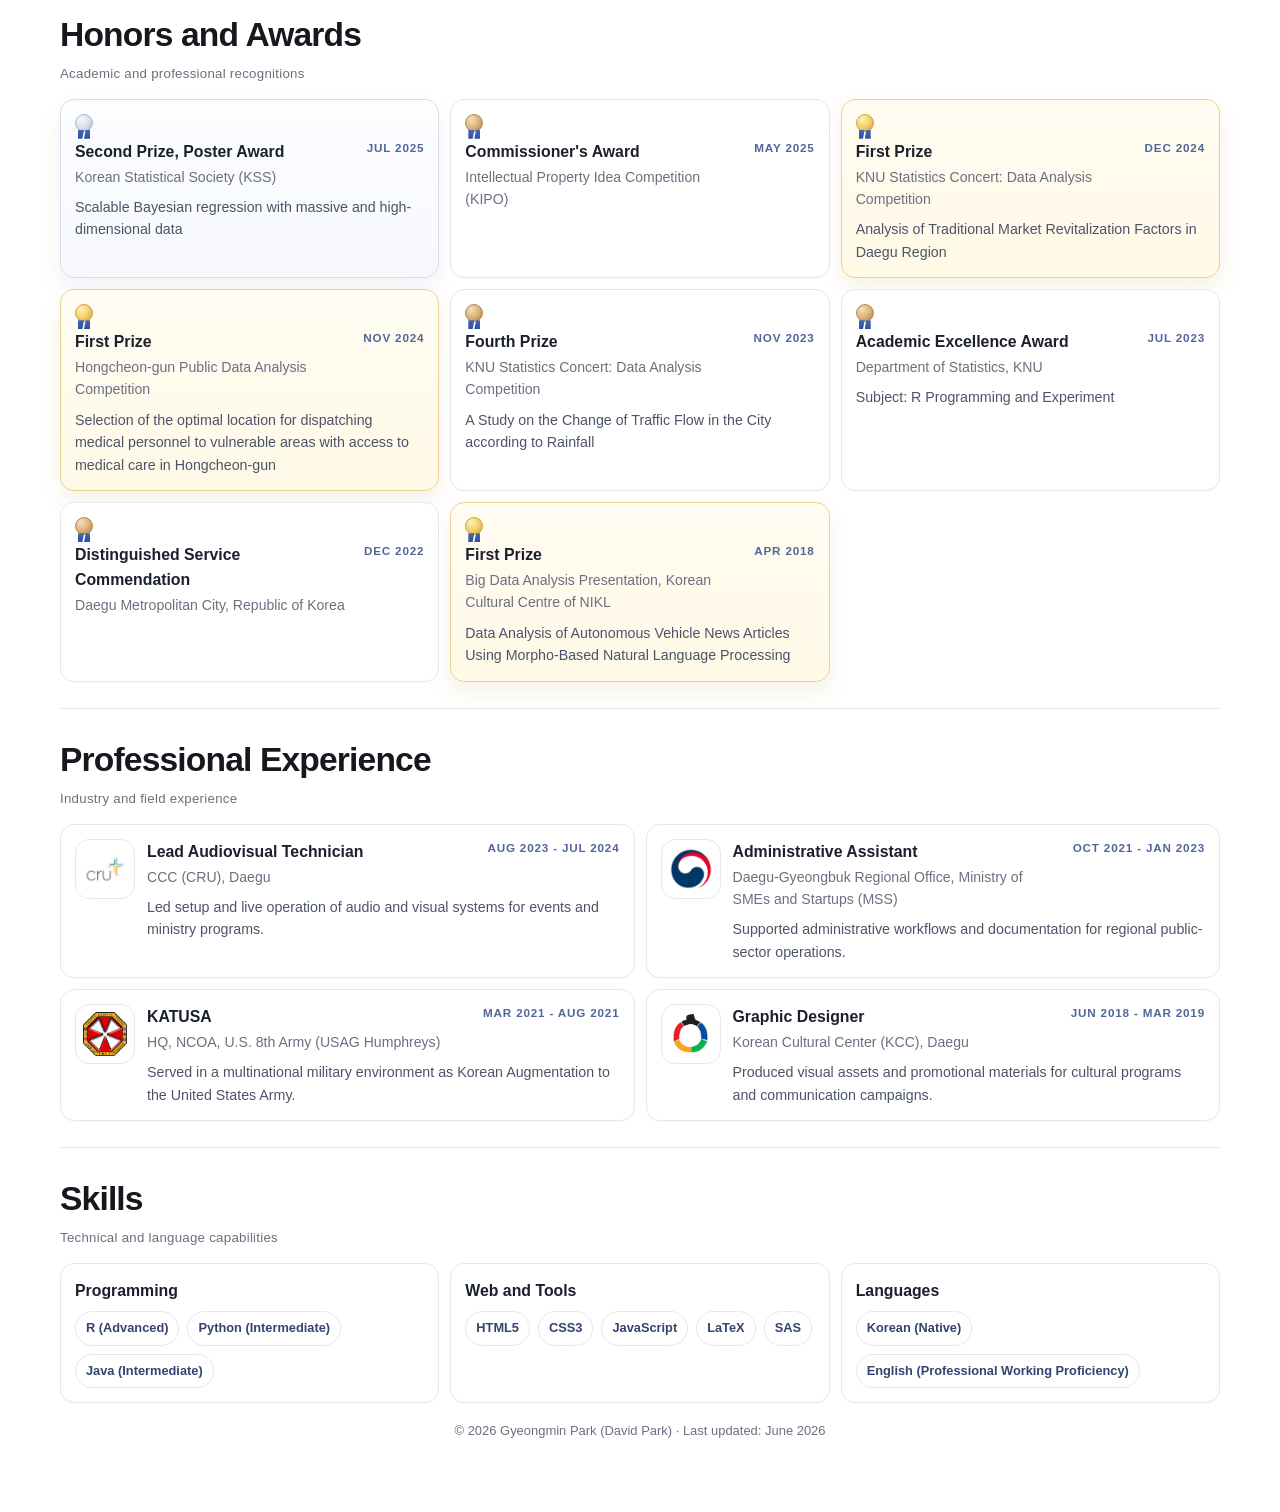
==== commit 3b2ff539: "2026 ISBA Updated" ====
--- a/index.html
+++ b/index.html
@@ -263,7 +263,19 @@
                 </div>
                 <p class="card-date">Jul 2026</p>
               </div>
-              <p class="card-desc">Scalable Gibbs Sampler Using Randomized Sketching for Massive and High-Dimensional Bayesian Regression.</p>
+              <p class="card-desc">Scalable Gibbs sampler using randomized sketching for massive and high-dimensional Bayesian regression.</p>
+              <div class="talk-actions">
+                <a
+                  class="section-link-btn"
+                  href="assets/docs/talks/2026-06-ISBA2026.pdf"
+                  target="_blank"
+                  rel="noreferrer"
+                  data-pdf-preview
+                  data-pdf-title="ISBA 2026 World Meeting poster"
+                >
+                  Preview PDF
+                </a>
+              </div>
             </div>
           </article>
 
@@ -303,7 +315,7 @@
                 </div>
                 <p class="card-date">Feb 2026</p>
               </div>
-              <p class="card-desc">Scalable Gibbs Sampler Using Randomized Sketching for Massive and High-Dimensional Bayesian Regression.</p>
+              <p class="card-desc">Scalable Gibbs sampler using randomized sketching for massive and high-dimensional Bayesian regression.</p>
             </div>
           </article>
 
@@ -317,7 +329,7 @@
                 </div>
                 <p class="card-date">Jan 2026</p>
               </div>
-              <p class="card-desc">Introduction to Bayesian Neural Networks from Fundamentals of MLP to Bayesian Inference.</p>
+              <p class="card-desc">Introduction to Bayesian neural networks from fundamentals of MLP to Bayesian inference.</p>
               <div class="talk-actions">
                 <a
                   class="section-link-btn"
@@ -343,7 +355,7 @@
                 </div>
                 <p class="card-date">Aug 2025</p>
               </div>
-              <p class="card-desc">Scalable Bayesian Regression with Massive and High-Dimensional Data.</p>
+              <p class="card-desc">Scalable Bayesian regression with massive and high-dimensional data.</p>
             </div>
           </article>
           
@@ -357,7 +369,7 @@
                 </div>
                 <p class="card-date">Jul 2025</p>
               </div>
-              <p class="card-desc">Scalable Bayesian Regression with Massive and High-Dimensional Data.</p>
+              <p class="card-desc">Scalable Bayesian regression with massive and high-dimensional data.</p>
             </div>
           </article>
         </div>
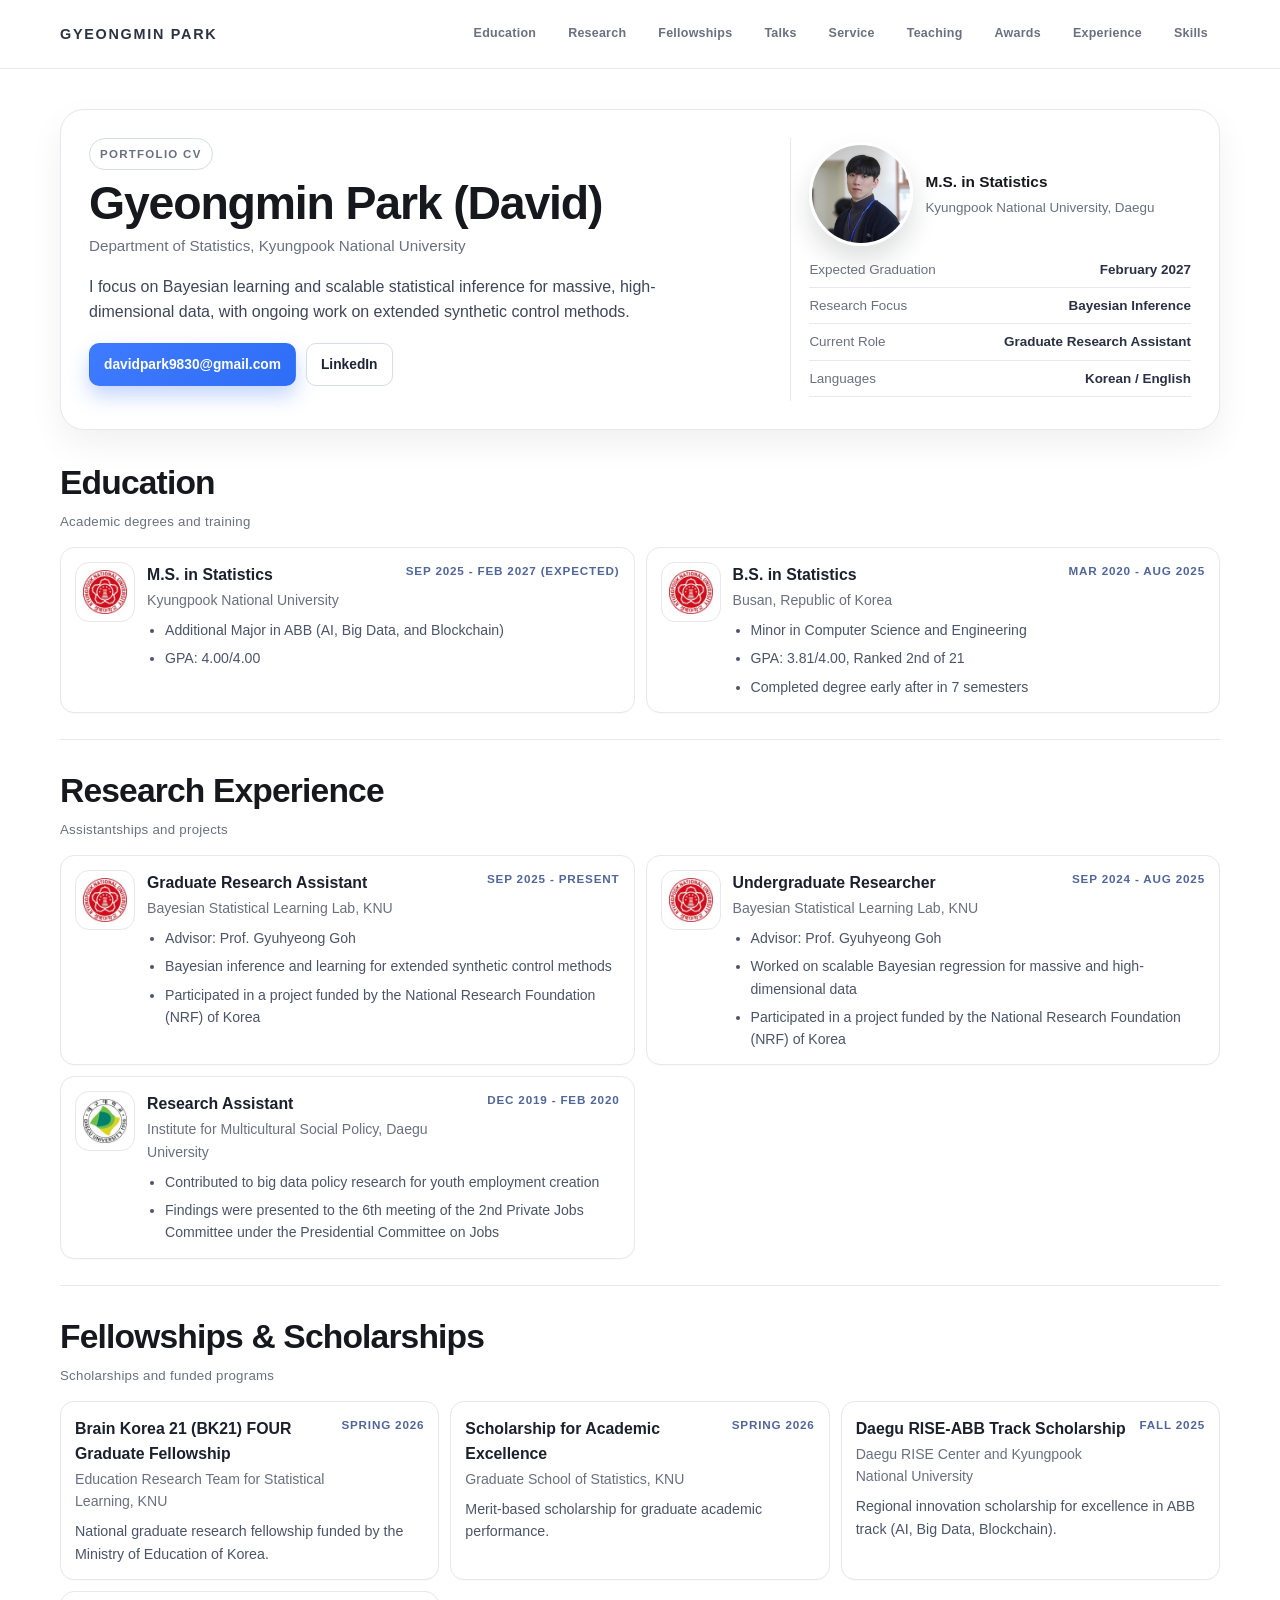
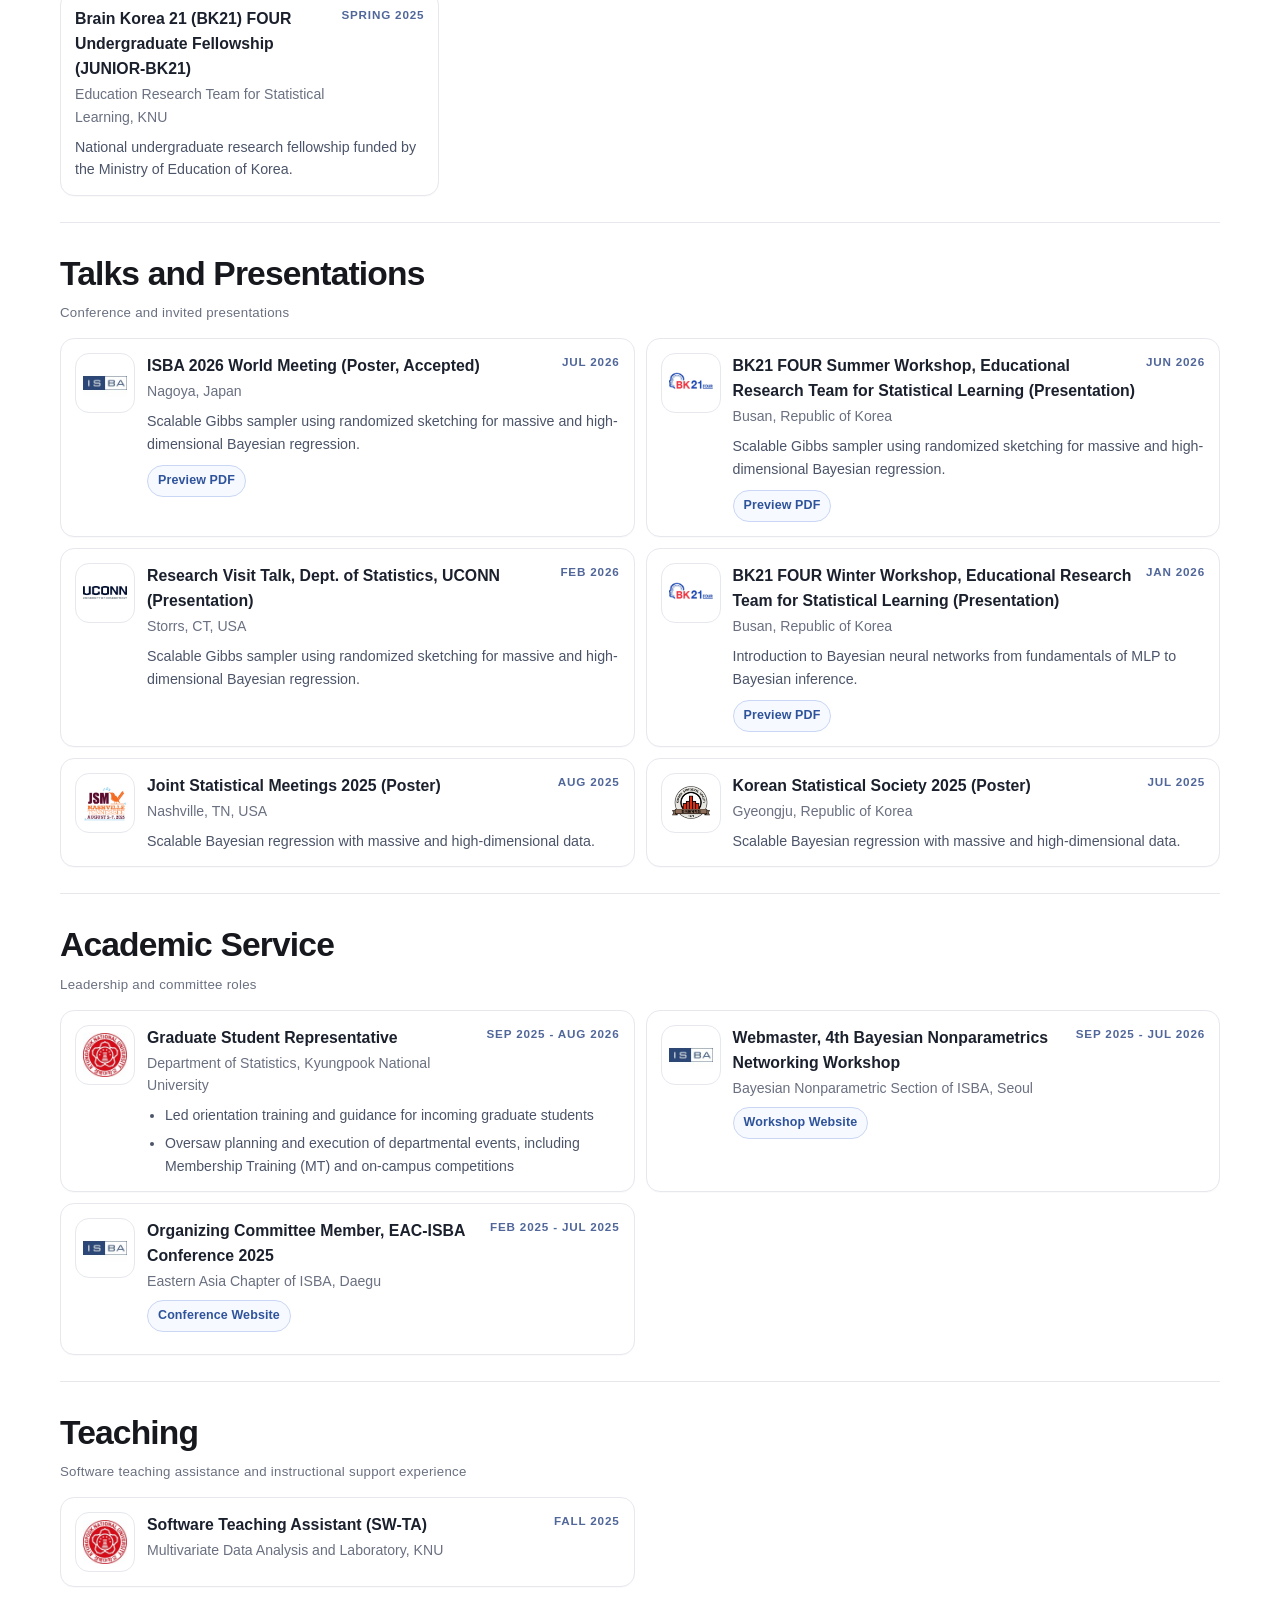
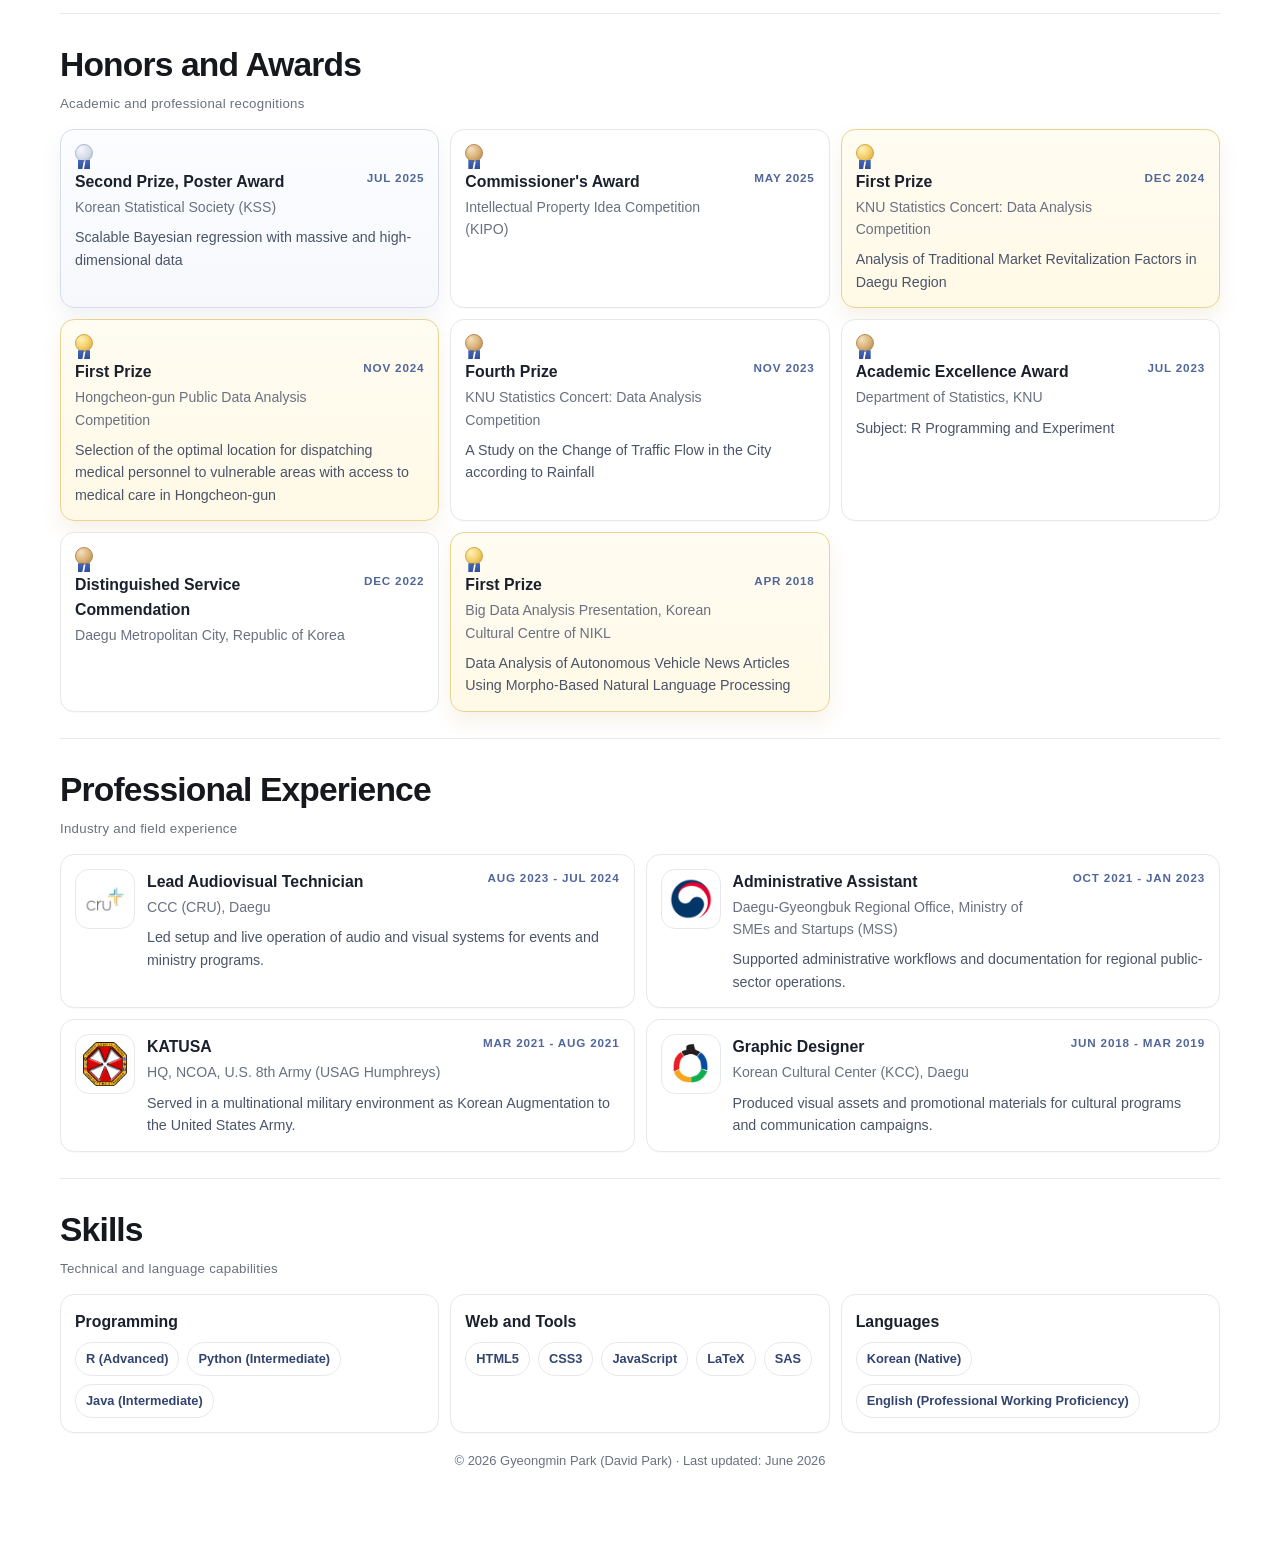
==== commit c37ab2fb: "Removed Grants" ====
--- a/index.html
+++ b/index.html
@@ -25,7 +25,7 @@
         <nav class="nav" id="site-nav" aria-label="Section navigation">
           <a href="#education">Education</a>
           <a href="#research">Research</a>
-          <a href="#funding">Grants &amp; Fellowships</a>
+          <a href="#funding">Fellowships</a>
           <a href="#talks">Talks</a>
           <a href="#service">Service</a>
           <a href="#teaching">Teaching</a>
@@ -40,7 +40,7 @@
     <nav class="mobile-nav" id="mobile-nav" aria-label="Mobile section navigation">
       <a href="#education">Education</a>
       <a href="#research">Research</a>
-      <a href="#funding">Grants &amp; Fellowships</a>
+      <a href="#funding">Fellowships</a>
       <a href="#talks">Talks</a>
       <a href="#service">Service</a>
       <a href="#teaching">Teaching</a>
@@ -195,7 +195,7 @@
 
       <section class="section reveal" id="funding">
         <div class="section-head">
-          <h2 class="section-title">Grants and Fellowships</h2>
+          <h2 class="section-title">Fellowships &amp; Scholarships</h2>
           <p class="section-note">Scholarships and funded programs</p>
         </div>
 
@@ -388,10 +388,14 @@
               <div class="card-head">
                 <div>
                   <p class="card-title">Graduate Student Representative</p>
-                  <p class="card-org">Department of Statistics, KNU</p>
+                  <p class="card-org">Department of Statistics, Kyungpook National University</p>
                 </div>
                 <p class="card-date">Sep 2025 - Aug 2026</p>
               </div>
+              <ul class="bullets">
+                <li>Led orientation training and guidance for incoming graduate students</li>
+                <li>Oversaw planning and execution of departmental events, including Membership Training (MT) and on-campus competitions</li>
+              </ul>
             </div>
           </article>
 
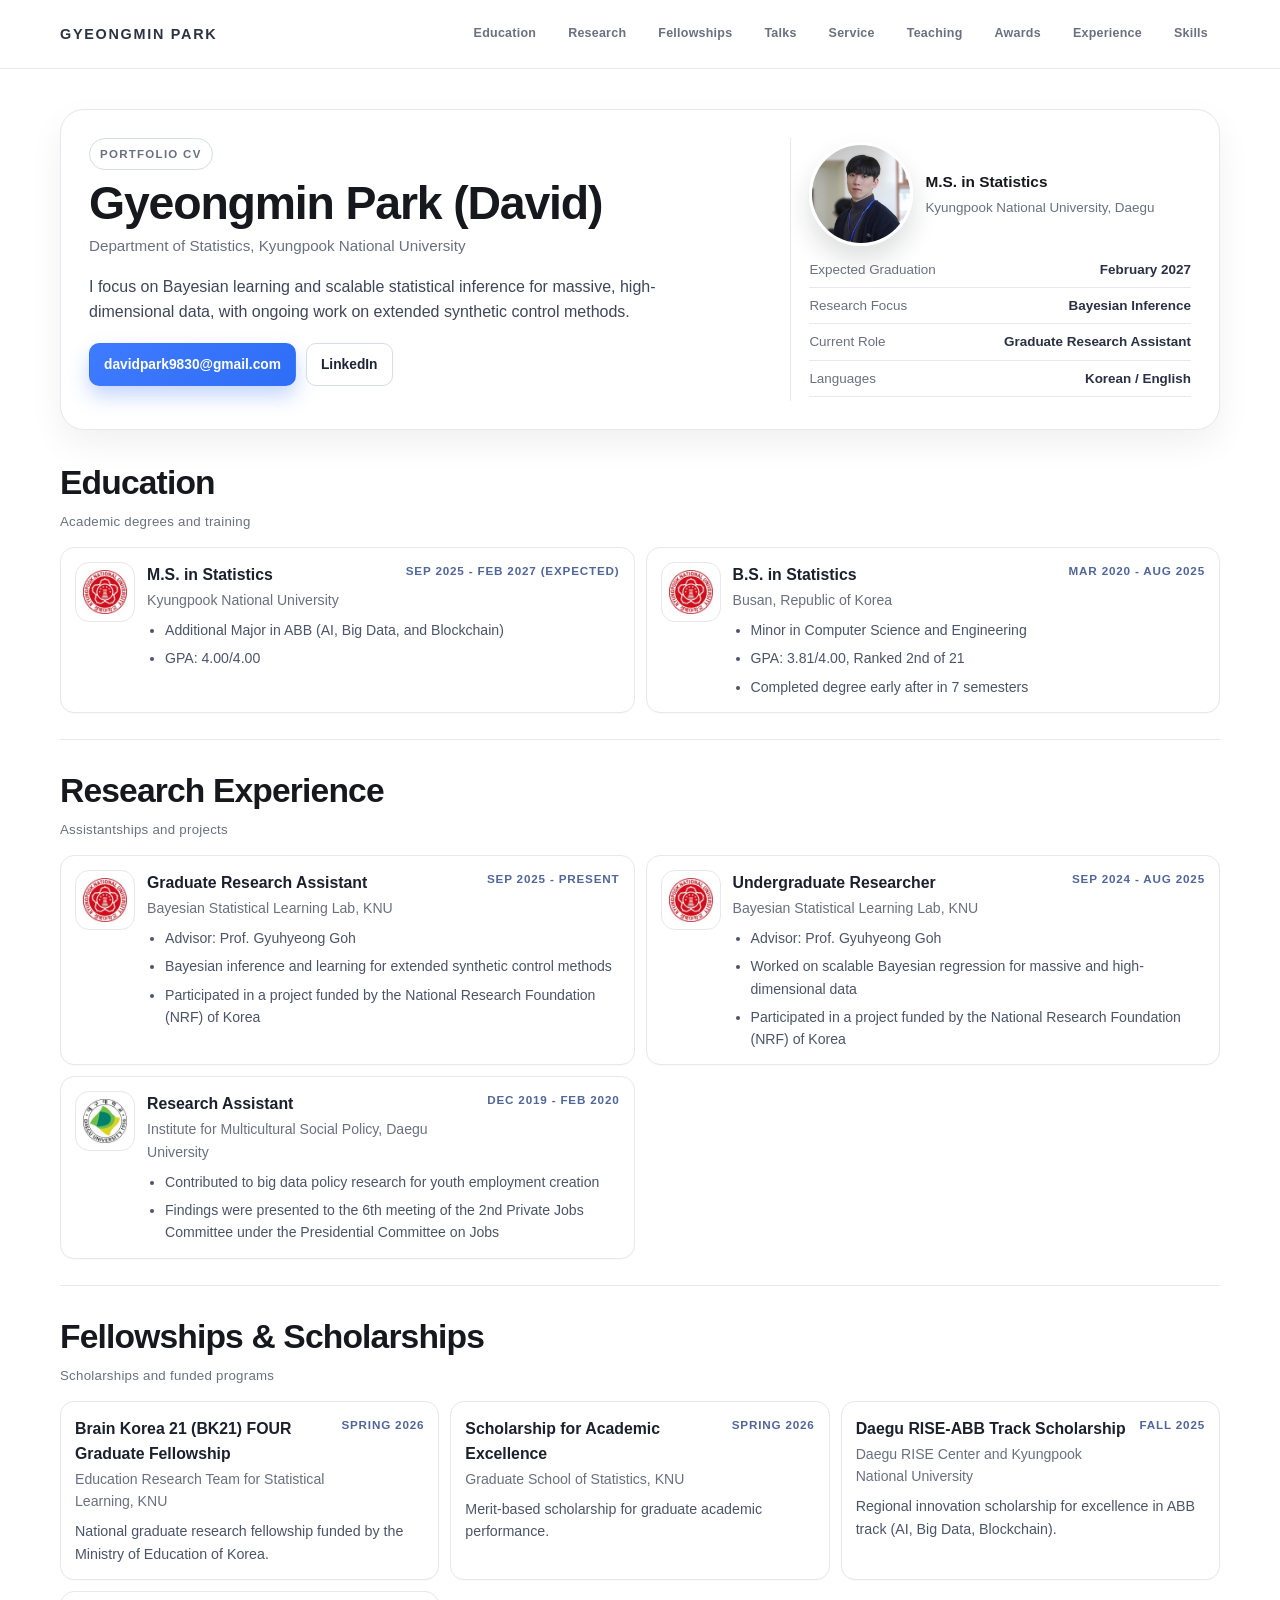
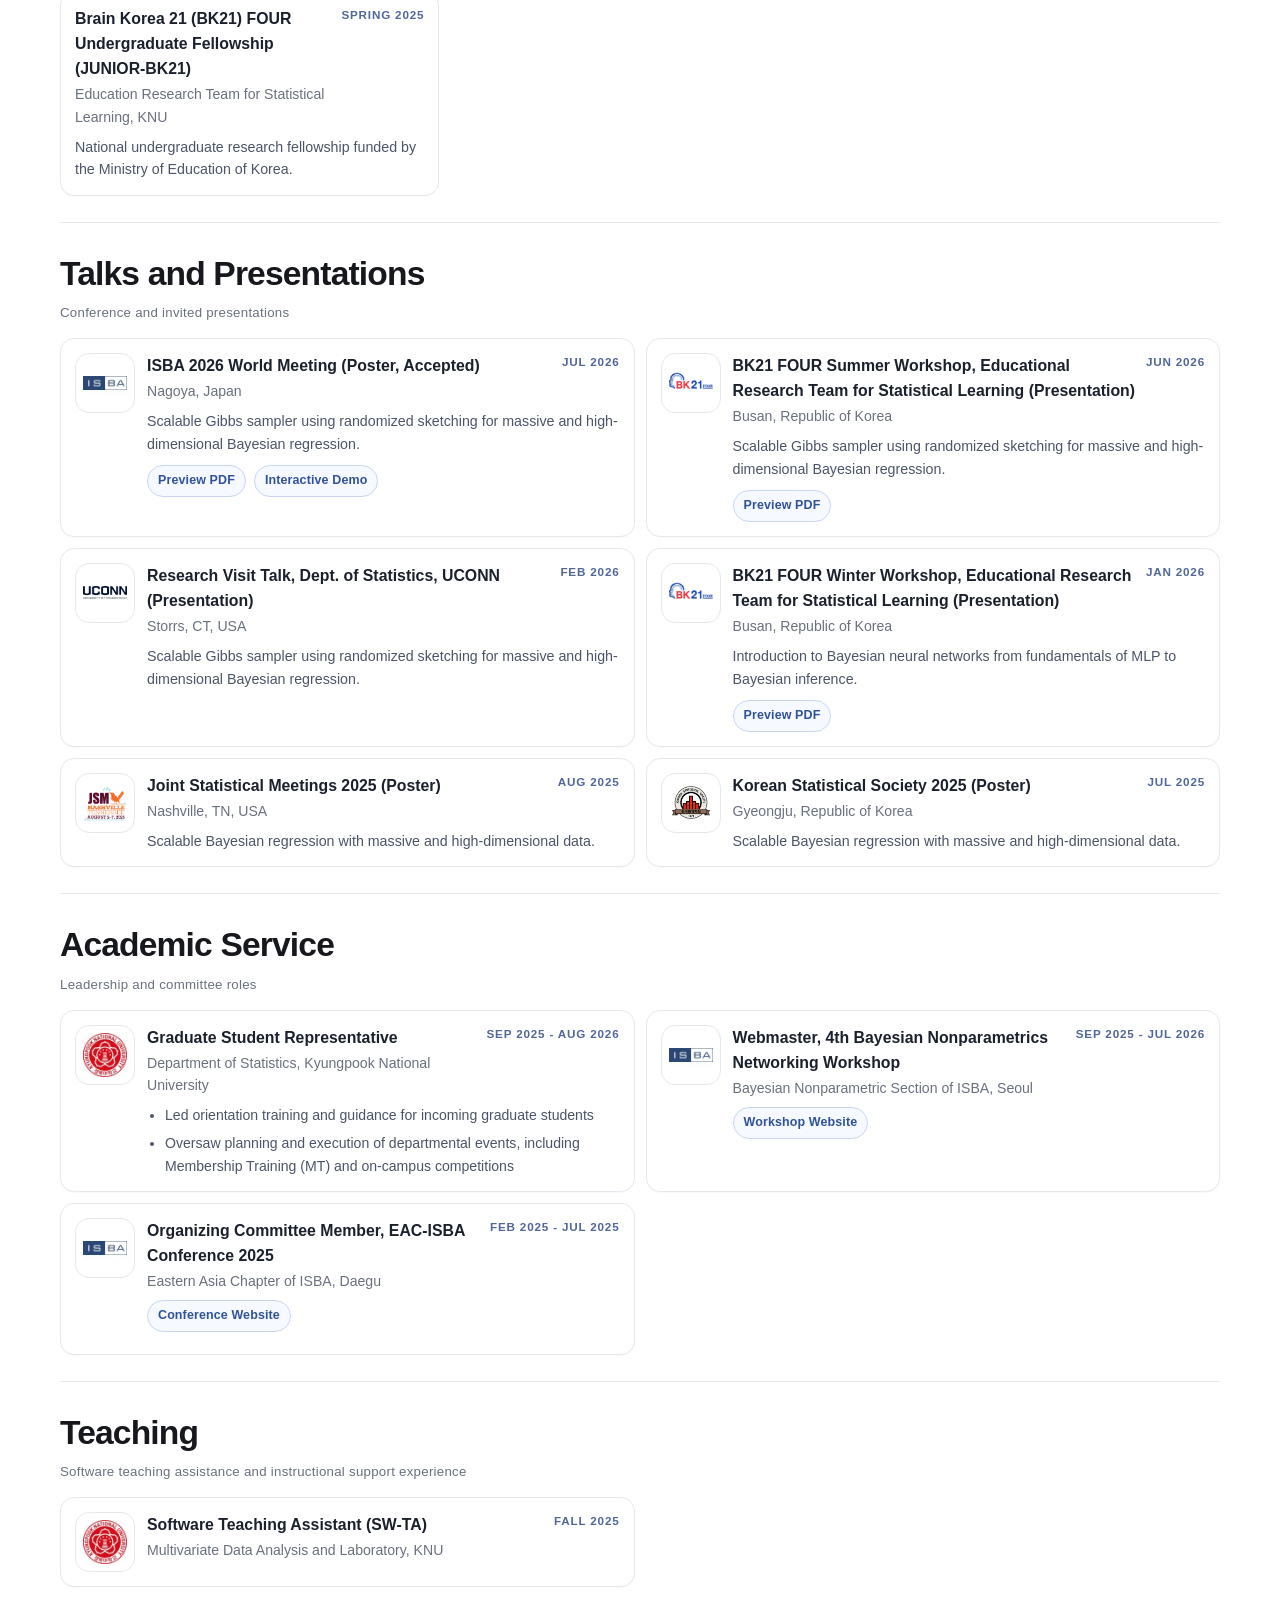
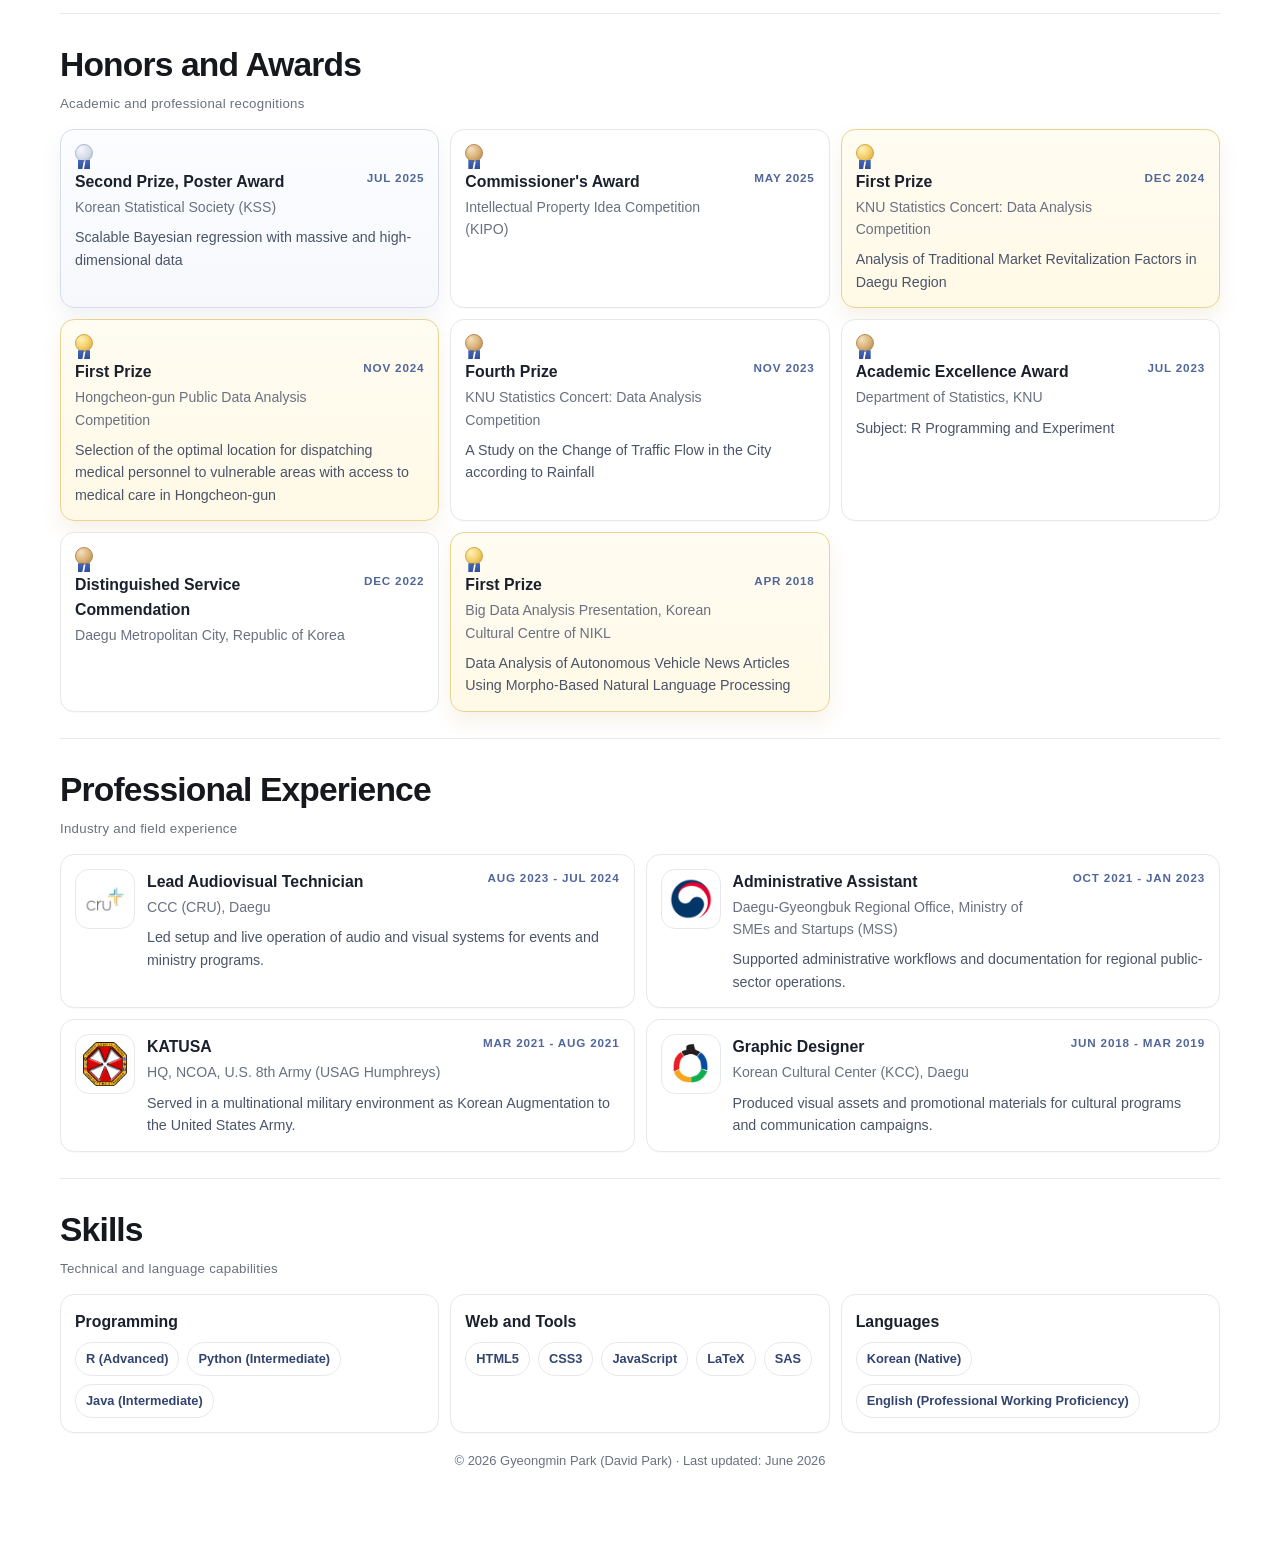
==== commit 772e9be4: "ISBA 2026 Demo Changed" ====
--- a/index.html
+++ b/index.html
@@ -275,6 +275,14 @@
                 >
                   Preview PDF
                 </a>
+                <a
+                  class="section-link-btn"
+                  href="assets/demos/isba-2026/"
+                  target="_blank"
+                  rel="noreferrer"
+                >
+                  Interactive Demo
+                </a>
               </div>
             </div>
           </article>
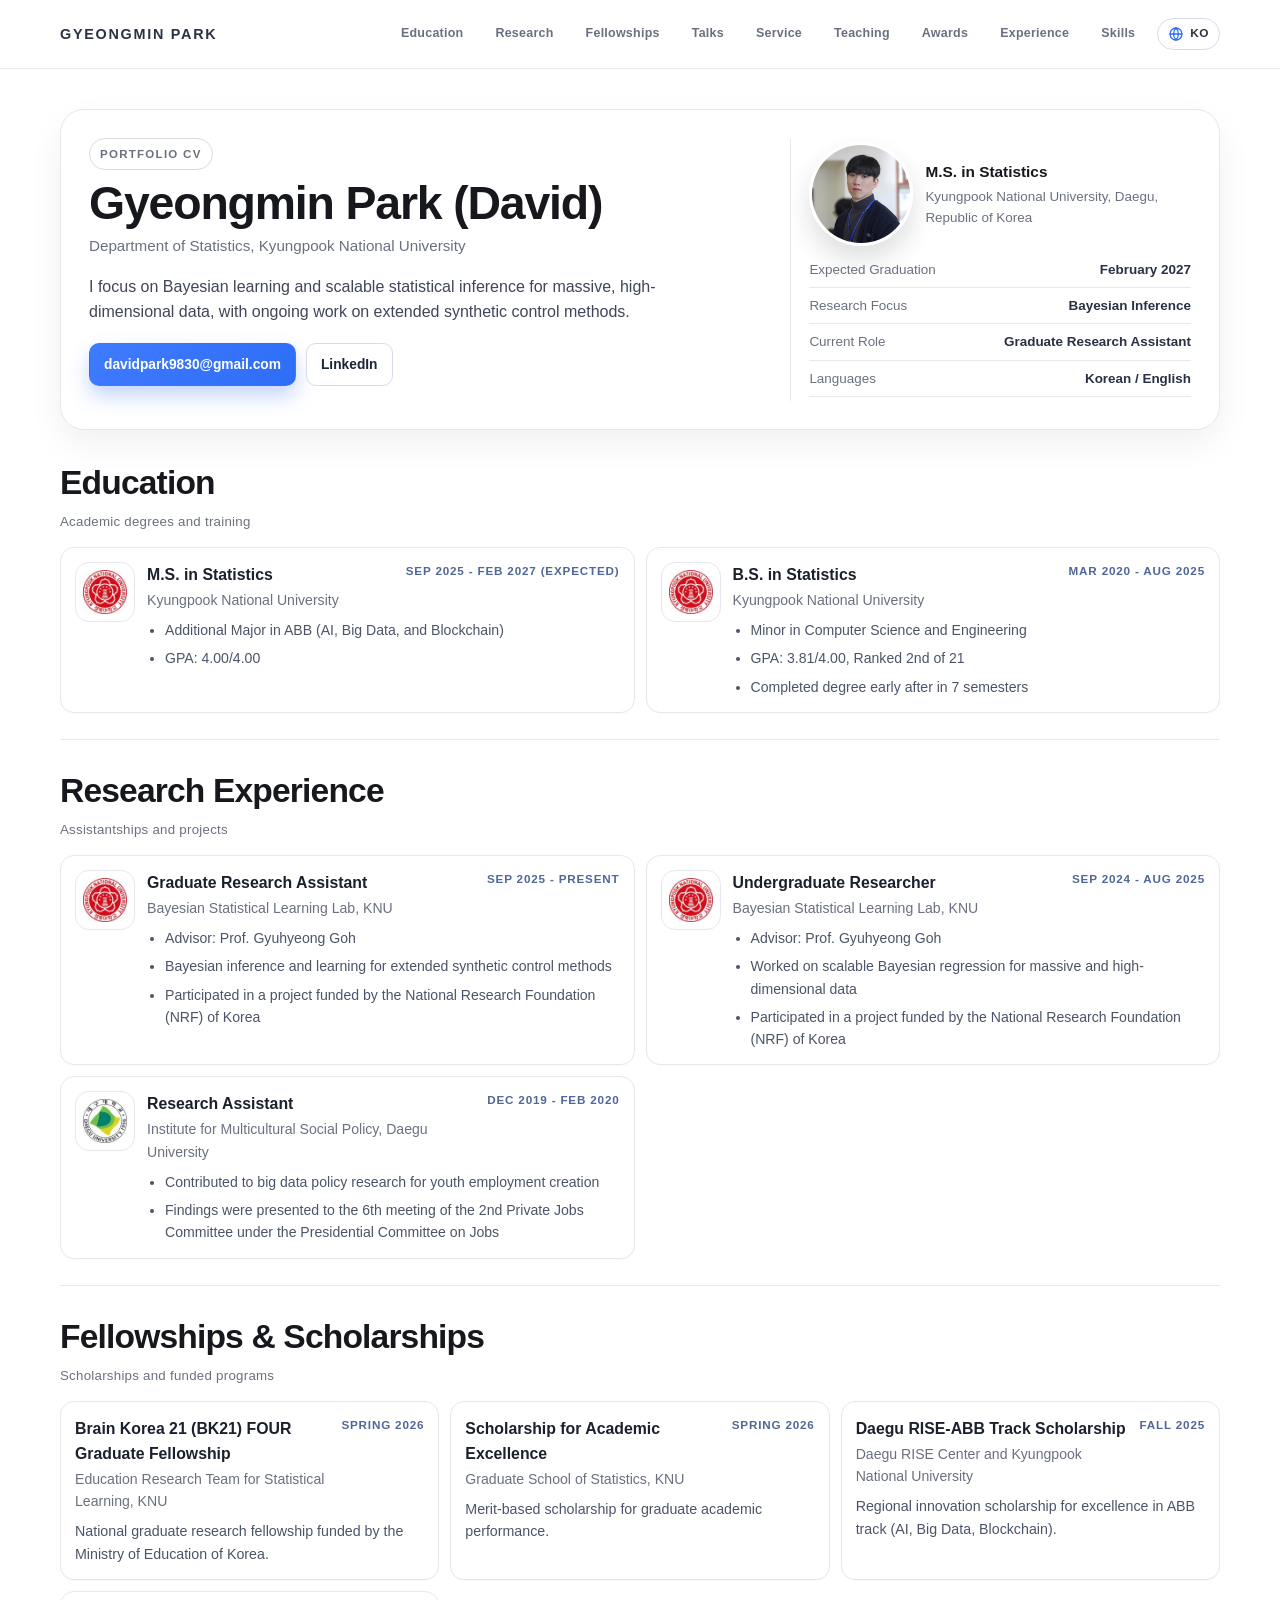
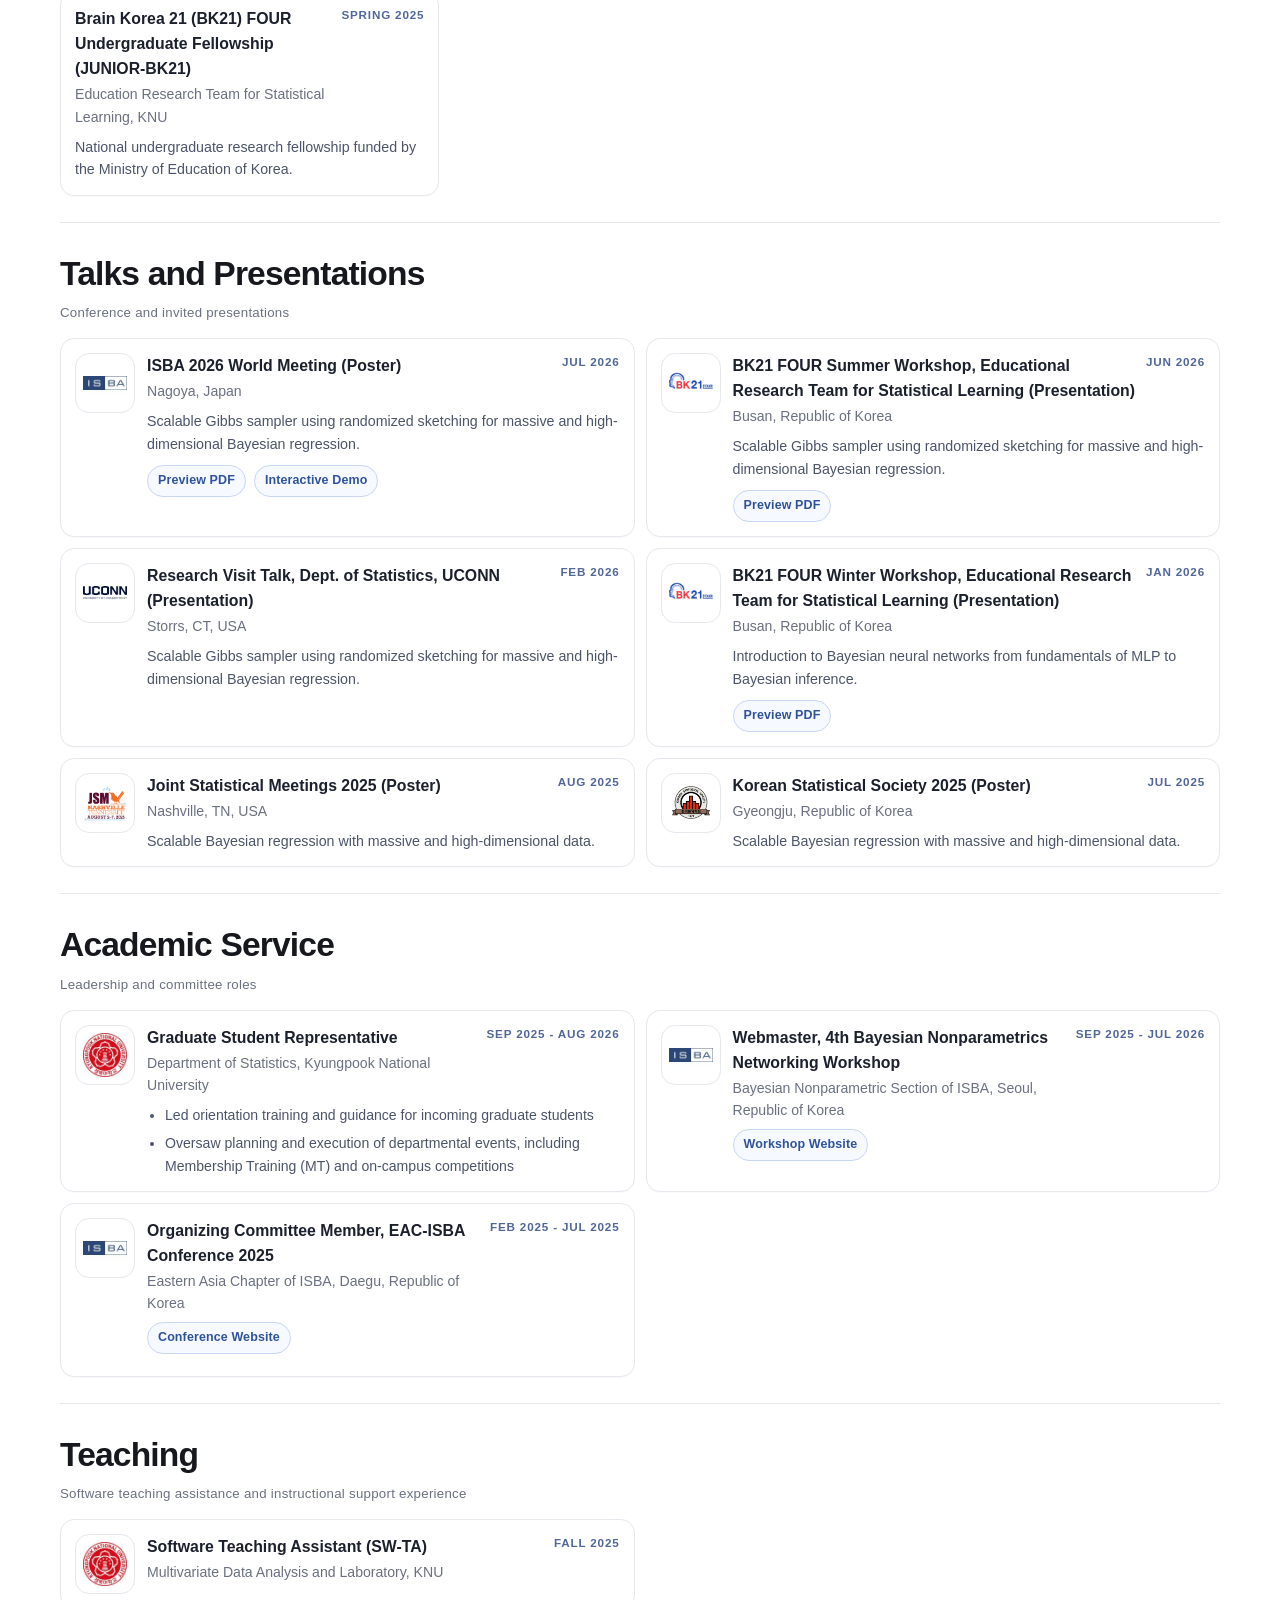
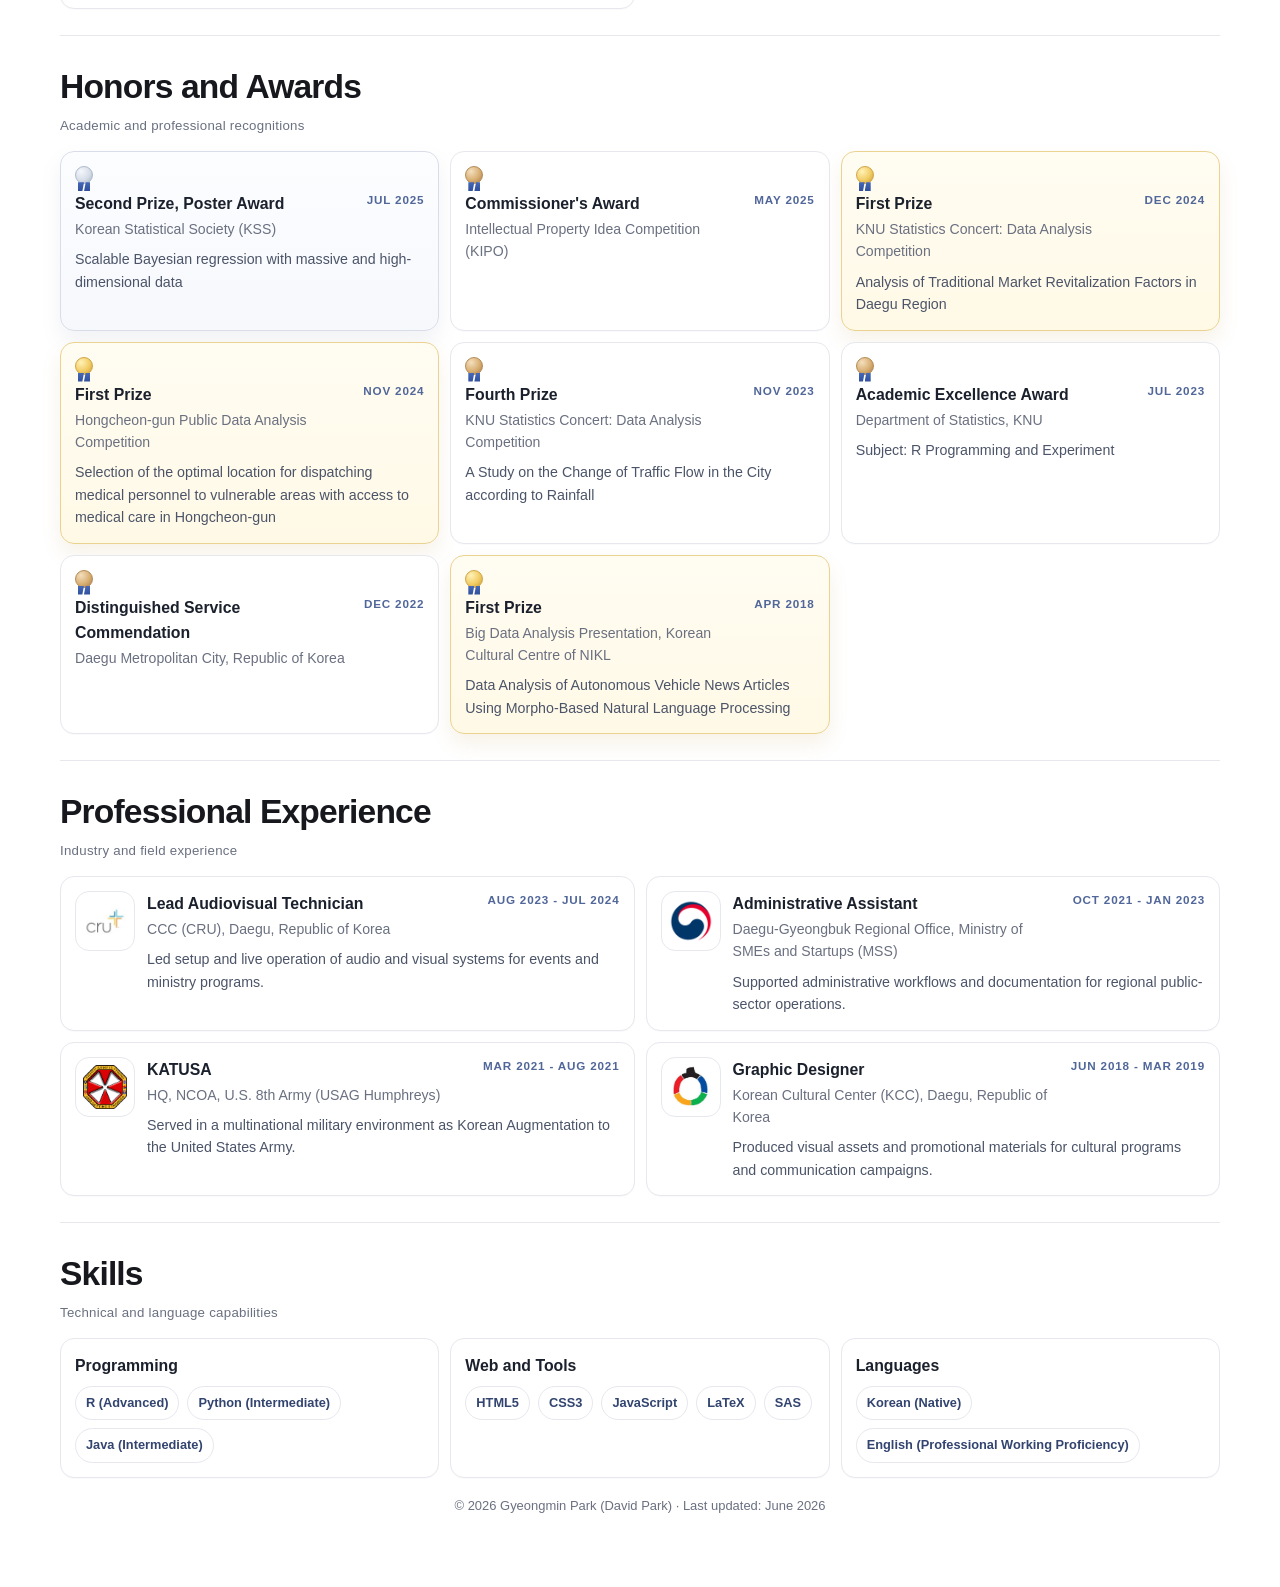
==== commit dd8d0372: "Korean Page Updated" ====
--- a/index.html
+++ b/index.html
@@ -9,47 +9,59 @@
       name="description"
       content="Portfolio CV of Gyeongmin Park with education, research, talks, teaching, awards, and professional experience."
     />
-
     <link rel="stylesheet" href="assets/css/main.css" />
   </head>
 
   <body>
     <header class="topbar">
       <div class="page topbar-inner">
-        <div class="brand">Gyeongmin Park</div>
+        <div class="brand" id="site-brand">Gyeongmin Park</div>
         <button class="menu-toggle" type="button" aria-label="Toggle navigation menu" aria-expanded="false" aria-controls="mobile-nav">
           <span class="menu-toggle-line"></span>
           <span class="menu-toggle-line"></span>
           <span class="menu-toggle-line"></span>
         </button>
-        <nav class="nav" id="site-nav" aria-label="Section navigation">
-          <a href="#education">Education</a>
-          <a href="#research">Research</a>
-          <a href="#funding">Fellowships</a>
-          <a href="#talks">Talks</a>
-          <a href="#service">Service</a>
-          <a href="#teaching">Teaching</a>
-          <a href="#awards">Awards</a>
-          <a href="#experience">Experience</a>
-          <a href="#skills">Skills</a>
-        </nav>
+        <div class="topbar-actions">
+          <nav class="nav" id="site-nav" aria-label="Section navigation">
+            <a href="#education" data-nav-section="education">Education</a>
+            <a href="#research" data-nav-section="research">Research</a>
+            <a href="#funding" data-nav-section="funding">Fellowships</a>
+            <a href="#talks" data-nav-section="talks">Talks</a>
+            <a href="#service" data-nav-section="service">Service</a>
+            <a href="#teaching" data-nav-section="teaching">Teaching</a>
+            <a href="#awards" data-nav-section="awards">Awards</a>
+            <a href="#experience" data-nav-section="experience">Experience</a>
+            <a href="#skills" data-nav-section="skills">Skills</a>
+          </nav>
+          <button class="language-switch" type="button" data-language-toggle aria-label="View Korean version" title="View Korean version">
+            <svg class="language-switch-icon" viewBox="0 0 24 24" aria-hidden="true" focusable="false">
+              <circle cx="12" cy="12" r="9"></circle>
+              <path d="M3 12h18"></path>
+              <path d="M12 3c2.4 2.5 3.7 5.5 3.7 9s-1.3 6.5-3.7 9"></path>
+              <path d="M12 3c-2.4 2.5-3.7 5.5-3.7 9s1.3 6.5 3.7 9"></path>
+            </svg>
+            <span class="language-switch-mark" aria-hidden="true">KO</span>
+          </button>
+        </div>
       </div>
     </header>
 
     <div class="mobile-menu-backdrop" id="mobile-menu-backdrop" aria-hidden="true"></div>
     <nav class="mobile-nav" id="mobile-nav" aria-label="Mobile section navigation">
-      <a href="#education">Education</a>
-      <a href="#research">Research</a>
-      <a href="#funding">Fellowships</a>
-      <a href="#talks">Talks</a>
-      <a href="#service">Service</a>
-      <a href="#teaching">Teaching</a>
-      <a href="#awards">Awards</a>
-      <a href="#experience">Experience</a>
-      <a href="#skills">Skills</a>
+      <div class="mobile-nav-group">
+        <a href="#education" data-nav-section="education">Education</a>
+        <a href="#research" data-nav-section="research">Research</a>
+        <a href="#funding" data-nav-section="funding">Fellowships</a>
+        <a href="#talks" data-nav-section="talks">Talks</a>
+        <a href="#service" data-nav-section="service">Service</a>
+        <a href="#teaching" data-nav-section="teaching">Teaching</a>
+        <a href="#awards" data-nav-section="awards">Awards</a>
+        <a href="#experience" data-nav-section="experience">Experience</a>
+        <a href="#skills" data-nav-section="skills">Skills</a>
+      </div>
     </nav>
 
-    <main class="page">
+    <main class="page language-page" data-language-panel="en" lang="en">
       <section class="hero reveal" id="top">
         <div class="hero-grid">
           <div class="hero-main">
@@ -73,7 +85,7 @@
               <img src="assets/img/profile.jpg" alt="Gyeongmin Park profile photo" />
               <div>
                 <div class="profile-name">M.S. in Statistics</div>
-                <div class="profile-meta">Kyungpook National University, Daegu</div>
+                <div class="profile-meta">Kyungpook National University, Daegu, Republic of Korea</div>
               </div>
             </div>
 
@@ -117,7 +129,7 @@
               <div class="card-head">
                 <div>
                   <p class="card-title">B.S. in Statistics</p>
-                  <p class="card-org">Busan, Republic of Korea</p>
+                  <p class="card-org">Kyungpook National University</p>
                 </div>
                 <p class="card-date">Mar 2020 - Aug 2025</p>
               </div>
@@ -258,7 +270,7 @@
             <div>
               <div class="card-head">
                 <div>
-                  <p class="card-title">ISBA 2026 World Meeting (Poster, Accepted)</p>
+                  <p class="card-title">ISBA 2026 World Meeting (Poster)</p>
                   <p class="card-org">Nagoya, Japan</p>
                 </div>
                 <p class="card-date">Jul 2026</p>
@@ -413,7 +425,7 @@
               <div class="card-head">
                 <div>
                   <p class="card-title">Webmaster, 4th Bayesian Nonparametrics Networking Workshop</p>
-                  <p class="card-org">Bayesian Nonparametric Section of ISBA, Seoul</p>
+                  <p class="card-org">Bayesian Nonparametric Section of ISBA, Seoul, Republic of Korea</p>
                   <a class="section-link-btn" href="https://bnpnetworking2026.github.io/" target="_blank" rel="noreferrer">Workshop Website</a>
                 </div>
                 <p class="card-date">Sep 2025 - Jul 2026</p>
@@ -427,7 +439,7 @@
               <div class="card-head">
                 <div>
                   <p class="card-title">Organizing Committee Member, EAC-ISBA Conference 2025</p>
-                  <p class="card-org">Eastern Asia Chapter of ISBA, Daegu</p>
+                  <p class="card-org">Eastern Asia Chapter of ISBA, Daegu, Republic of Korea</p>
                   <a class="section-link-btn" href="https://eacisba2025.knu.ac.kr/" target="_blank" rel="noreferrer">Conference Website</a>
                 </div>
                 <p class="card-date">Feb 2025 - Jul 2025</p>
@@ -592,7 +604,7 @@
               <div class="card-head">
                 <div>
                   <p class="card-title">Lead Audiovisual Technician</p>
-                  <p class="card-org">CCC (CRU), Daegu</p>
+                  <p class="card-org">CCC (CRU), Daegu, Republic of Korea</p>
                 </div>
                 <p class="card-date">Aug 2023 - Jul 2024</p>
               </div>
@@ -634,7 +646,7 @@
               <div class="card-head">
                 <div>
                   <p class="card-title">Graphic Designer</p>
-                  <p class="card-org">Korean Cultural Center (KCC), Daegu</p>
+                  <p class="card-org">Korean Cultural Center (KCC), Daegu, Republic of Korea</p>
                 </div>
                 <p class="card-date">Jun 2018 - Mar 2019</p>
               </div>
@@ -694,9 +706,659 @@
       </section>
 
       <footer>
-        <p>© <span id="year"></span> Gyeongmin Park (David Park) · Last updated: June 2026</p>
+        <p>© <span class="year"></span> Gyeongmin Park (David Park) · Last updated: June 2026</p>
       </footer>
     </main>
+
+
+<main class="page language-page" data-language-panel="ko" lang="ko" hidden>
+      <section class="hero reveal" id="ko-top">
+        <div class="hero-grid">
+          <div class="hero-main">
+            <span class="eyebrow">포트폴리오 이력서</span>
+            <h1>박경민 (David)</h1>
+            <p class="subtitle">경북대학교 통계학과</p>
+
+            <p class="summary">
+              대규모 고차원 데이터를 위한 Bayesian learning과 확장 가능한 통계 추론을 연구하고 있으며, extended synthetic control methods에 관한 연구를 진행하고 있습니다.
+            </p>
+
+            <div class="hero-actions">
+              <a class="btn btn-primary" href="mailto:davidpark9830@gmail.com">davidpark9830@gmail.com</a>
+              <a class="btn btn-secondary" href="https://www.linkedin.com/in/davidpark0182/" target="_blank" rel="noreferrer">LinkedIn</a>
+            </div>
+          </div>
+
+          <aside class="hero-side">
+            <div class="profile">
+              <img src="assets/img/profile.jpg" alt="박경민 프로필 사진" />
+              <div>
+                <div class="profile-name">통계학 석사과정</div>
+                <div class="profile-meta">경북대학교, 대구, 대한민국</div>
+              </div>
+            </div>
+
+            <div class="meta-list">
+              <div class="meta-item"><span>졸업 예정</span><strong>2027년 2월</strong></div>
+              <div class="meta-item"><span>연구 분야</span><strong>Bayesian 추론</strong></div>
+              <div class="meta-item"><span>현재 역할</span><strong>연구원 / BK참여연구원</strong></div>
+              <div class="meta-item"><span>언어</span><strong>한국어 / 영어</strong></div>
+            </div>
+          </aside>
+        </div>
+      </section>
+
+      <section class="section reveal" id="ko-education">
+        <div class="section-head">
+          <h2 class="section-title">학력</h2>
+          <p class="section-note">학위 및 교육 과정</p>
+        </div>
+
+        <div class="cards cols-2">
+          <article class="card logo-card">
+            <div class="logo-box"><img src="assets/img/knu-logo.jpeg" alt="KNU logo" /></div>
+            <div>
+              <div class="card-head">
+                <div>
+                  <p class="card-title">통계학 석사과정</p>
+                  <p class="card-org">경북대학교 대학원 통계학과</p>
+                </div>
+                <p class="card-date">2025.09 - 2027.02 (예정)</p>
+              </div>
+              <ul class="bullets">
+                <li>첨단ABB융합전공(공학석사 과정) 병행</li>
+                <li>GPA: 4.00/4.00</li>
+              </ul>
+            </div>
+          </article>
+
+          <article class="card logo-card">
+            <div class="logo-box"><img src="assets/img/knu-logo.jpeg" alt="KNU logo" /></div>
+            <div>
+              <div class="card-head">
+                <div>
+                  <p class="card-title">통계학 학사</p>
+                  <p class="card-org">경북대학교 통계학과</p>
+                </div>
+                <p class="card-date">2020.03 - 2025.08</p>
+              </div>
+              <ul class="bullets">
+                <li>컴퓨터학부 부전공</li>
+                <li>GPA: 3.81/4.00, 21명 중 2위</li>
+                <li>7학기 조기졸업</li>
+              </ul>
+            </div>
+          </article>
+        </div>
+      </section>
+
+      <section class="section reveal" id="ko-research">
+        <div class="section-head">
+          <h2 class="section-title">연구 경력</h2>
+          <p class="section-note">연구조교 및 프로젝트 경험</p>
+        </div>
+
+        <div class="cards cols-2">
+          <article class="card logo-card">
+            <div class="logo-box"><img src="assets/img/knu-logo.jpeg" alt="KNU logo" /></div>
+            <div>
+              <div class="card-head">
+                <div>
+                  <p class="card-title">연구원</p>
+                  <p class="card-org">경북대학교 고규형 교수, 베이지안 통계적 학습법 연구실</p>
+                </div>
+                <p class="card-date">2025.09 - 현재</p>
+              </div>
+              <ul class="bullets">
+                <li>지도교수: 고규형 교수</li>
+                <li>Bayesian inference and learning for extended synthetic control methods</li>
+                <li>한국연구재단(NRF) 지원 연구과제 참여</li>
+              </ul>
+            </div>
+          </article>
+
+          <article class="card logo-card">
+            <div class="logo-box"><img src="assets/img/knu-logo.jpeg" alt="KNU logo" /></div>
+            <div>
+              <div class="card-head">
+                <div>
+                  <p class="card-title">학생연구원</p>
+                  <p class="card-org">경북대학교 고규형 교수, 베이지안 통계적 학습법 연구실</p>
+                </div>
+                <p class="card-date">2024.09 - 2025.08</p>
+              </div>
+              <ul class="bullets">
+                <li>지도교수: 고규형 교수</li>
+                <li>Scalable Bayesian regression with massive and high-dimensional data</li>
+                <li>한국연구재단(NRF) 지원 연구과제 참여</li>
+              </ul>
+            </div>
+          </article>
+
+          <article class="card logo-card">
+            <div class="logo-box"><img src="assets/img/daegu-uni-logo.jpeg" alt="Daegu University logo" /></div>
+            <div>
+              <div class="card-head">
+                <div>
+                  <p class="card-title">6회차 TFT프로젝트 연구원</p>
+                  <p class="card-org">대구대학교 다문화사회정책연구소</p>
+                </div>
+                <p class="card-date">2019.12 - 2020.02</p>
+              </div>
+              <ul class="bullets">
+                <li>청년 일자리 창출을 위한 빅데이터 정책 연구에 기여</li>
+                <li>연구 결과가 대통령직속 일자리위원회 제2기 민간일자리분과위원회에서 발표됨</li>
+              </ul>
+            </div>
+          </article>
+        </div>
+      </section>
+
+      <section class="section reveal" id="ko-funding">
+        <div class="section-head">
+          <h2 class="section-title">펠로우십 및 장학금</h2>
+          <p class="section-note">장학금 및 연구지원 프로그램</p>
+        </div>
+
+        <div class="cards cols-3">
+          <article class="card">
+            <div class="card-head">
+              <div>
+                <p class="card-title">Brain Korea 21 (BK21) FOUR 대학원생 펠로우십</p>
+                <p class="card-org">BK21 FOUR 통계적학습 기반 데이터분석 인재양성 교육연구팀</p>
+              </div>
+              <p class="card-date">2026년 봄</p>
+            </div>
+            <p class="card-desc">대한민국 교육부가 지원하는 국가 대학원 연구 펠로우십.</p>
+          </article>
+
+          <article class="card">
+            <div class="card-head">
+              <div>
+                <p class="card-title">성적우수 장학금</p>
+                <p class="card-org">경북대학교 대학원 통계학과</p>
+              </div>
+              <p class="card-date">2026년 봄</p>
+            </div>
+            <p class="card-desc">대학원 학업 성취도에 따른 성적우수 장학금.</p>
+          </article>
+
+          <article class="card">
+            <div class="card-head">
+              <div>
+                <p class="card-title">대구 RISE-ABB Track 장학금</p>
+                <p class="card-org">대구 RISE 센터 및 경북대학교</p>
+              </div>
+              <p class="card-date">2025년 가을</p>
+            </div>
+            <p class="card-desc">ABB Track(AI, Big Data, Blockchain) 우수자를 위한 지역혁신 장학금.</p>
+          </article>
+
+          <article class="card">
+            <div class="card-head">
+              <div>
+                <p class="card-title">Brain Korea 21 (BK21) FOUR 학부생 펠로우십 (JUNIOR-BK21)</p>
+                <p class="card-org">BK21 FOUR 통계적학습 기반 데이터분석 인재양성 교육연구팀</p>
+              </div>
+              <p class="card-date">2025년 봄</p>
+            </div>
+            <p class="card-desc">대한민국 교육부가 지원하는 국가 학부 연구 펠로우십.</p>
+          </article>
+        </div>
+      </section>
+
+      <section class="section reveal" id="ko-talks">
+        <div class="section-head">
+          <h2 class="section-title">발표 및 프레젠테이션</h2>
+          <p class="section-note">학회 및 초청 발표</p>
+        </div>
+
+        <div class="cards cols-2">
+          <article class="card logo-card">
+            <div class="logo-box"><img src="assets/img/isba-logo.jpeg" alt="ISBA logo" /></div>
+            <div>
+              <div class="card-head">
+                <div>
+                  <p class="card-title">ISBA 2026 World Meeting (포스터)</p>
+                  <p class="card-org">나고야, 일본</p>
+                </div>
+                <p class="card-date">2026.07</p>
+              </div>
+              <p class="card-desc">Scalable Gibbs sampler using randomized sketching for massive and high-dimensional Bayesian regression.</p>
+              <div class="talk-actions">
+                <a
+                  class="section-link-btn"
+                  href="assets/docs/talks/2026-06-ISBA2026.pdf"
+                  target="_blank"
+                  rel="noreferrer"
+                  data-pdf-preview
+                  data-pdf-title="ISBA 2026 World Meeting 포스터"
+                >
+                  PDF 미리보기
+                </a>
+                <a
+                  class="section-link-btn"
+                  href="assets/demos/isba-2026/"
+                  target="_blank"
+                  rel="noreferrer"
+                >
+                  인터랙티브 데모
+                </a>
+              </div>
+            </div>
+          </article>
+
+          <article class="card logo-card">
+            <div class="logo-box"><img src="assets/img/bk21four-logo.jpg" alt="BK21 FOUR logo" /></div>
+            <div>
+              <div class="card-head">
+                <div>
+                  <p class="card-title">BK21 FOUR Summer Workshop, 통계적학습 기반 데이터분석 인재양성 교육연구팀 (발표)</p>
+                  <p class="card-org">부산, 대한민국</p>
+                </div>
+                <p class="card-date">2026.06</p>
+              </div>
+              <p class="card-desc">Scalable Gibbs sampler using randomized sketching for massive and high-dimensional Bayesian regression.</p>
+              <div class="talk-actions">
+                <a
+                  class="section-link-btn"
+                  href="assets/docs/talks/2026-06-bk21-summer-workshop.pdf"
+                  target="_blank"
+                  rel="noreferrer"
+                  data-pdf-preview
+                  data-pdf-title="BK21 FOUR Summer Workshop, 2026년 6월"
+                >
+                  PDF 미리보기
+                </a>
+              </div>
+            </div>
+          </article>
+
+          <article class="card logo-card">
+            <div class="logo-box"><img src="assets/img/uconn-logo.png" alt="UCONN logo" /></div>
+            <div>
+              <div class="card-head">
+                <div>
+                  <p class="card-title">UCONN 방문 및 연구 발표</p>
+                  <p class="card-org">스토어스, 미국</p>
+                </div>
+                <p class="card-date">2026.02</p>
+              </div>
+              <p class="card-desc">Scalable Gibbs sampler using randomized sketching for massive and high-dimensional Bayesian regression.</p>
+            </div>
+          </article>
+
+          <article class="card logo-card">
+            <div class="logo-box"><img src="assets/img/bk21four-logo.jpg" alt="BK21 FOUR logo" /></div>
+            <div>
+              <div class="card-head">
+                <div>
+                  <p class="card-title">BK21 FOUR Winter Workshop, 통계적학습 기반 데이터분석 인재양성 교육연구팀 (발표)</p>
+                  <p class="card-org">부산, 대한민국</p>
+                </div>
+                <p class="card-date">2026.01</p>
+              </div>
+              <p class="card-desc">Introduction to Bayesian neural networks from fundamentals of MLP to Bayesian inference.</p>
+              <div class="talk-actions">
+                <a
+                  class="section-link-btn"
+                  href="assets/docs/talks/2026-01-bk21-winter-workshop.pdf"
+                  target="_blank"
+                  rel="noreferrer"
+                  data-pdf-preview
+                  data-pdf-title="BK21 FOUR Winter Workshop, 2026년 1월"
+                >
+                  PDF 미리보기
+                </a>
+              </div>
+            </div>
+          </article>
+
+          <article class="card logo-card">
+            <div class="logo-box"><img src="assets/img/jsm2025-logo.jpg" alt="JSM 2025 logo" /></div>
+            <div>
+              <div class="card-head">
+                <div>
+                  <p class="card-title">Joint Statistical Meetings 2025 (포스터)</p>
+                  <p class="card-org">내슈빌, 미국</p>
+                </div>
+                <p class="card-date">2025.08</p>
+              </div>
+              <p class="card-desc">Scalable Bayesian regression with massive and high-dimensional data.</p>
+            </div>
+          </article>
+          
+          <article class="card logo-card">
+            <div class="logo-box"><img src="assets/img/kss-logo.png" alt="Korean Statistical Society logo" /></div>
+            <div>
+              <div class="card-head">
+                <div>
+                  <p class="card-title">한국통계학회 2025 (포스터)</p>
+                  <p class="card-org">경주, 대한민국</p>
+                </div>
+                <p class="card-date">2025.07</p>
+              </div>
+              <p class="card-desc">Scalable Bayesian regression with massive and high-dimensional data.</p>
+            </div>
+          </article>
+        </div>
+      </section>
+
+      <section class="section reveal" id="ko-service">
+        <div class="section-head">
+          <h2 class="section-title">학술 봉사</h2>
+          <p class="section-note">리더십 및 위원회 활동</p>
+        </div>
+
+        <div class="cards cols-2">
+          <article class="card logo-card">
+            <div class="logo-box"><img src="assets/img/knu-logo.jpeg" alt="KNU logo" /></div>
+            <div>
+              <div class="card-head">
+                <div>
+                  <p class="card-title">대학원 학생대표</p>
+                  <p class="card-org">경북대학교 대학원 통계학과</p>
+                </div>
+                <p class="card-date">2025.09 - 2026.08</p>
+              </div>
+              <ul class="bullets">
+                <li>신입 대학원생 오리엔테이션 교육 및 안내 진행</li>
+                <li>MT 및 교내 대회 등 학과 행사 기획 총괄 및 진행</li>
+              </ul>
+            </div>
+          </article>
+
+          <article class="card logo-card">
+            <div class="logo-box"><img src="assets/img/isba-logo.jpeg" alt="ISBA logo" /></div>
+            <div>
+              <div class="card-head">
+                <div>
+                  <p class="card-title">4th Bayesian Nonparametrics Networking 웹마스터</p>
+                  <p class="card-org">BNP-ISBA(국제베이지안학회; 비모수 챕터), 서울, 대한민국</p>
+                  <a class="section-link-btn" href="https://bnpnetworking2026.github.io/" target="_blank" rel="noreferrer">워크숍 웹사이트</a>
+                </div>
+                <p class="card-date">2025.09 - 2026.07</p>
+              </div>
+            </div>
+          </article>
+
+          <article class="card logo-card">
+            <div class="logo-box"><img src="assets/img/isba-logo.jpeg" alt="ISBA logo" /></div>
+            <div>
+              <div class="card-head">
+                <div>
+                  <p class="card-title">EAC-ISBA Conference 2025 운영위원</p>
+                  <p class="card-org">국제베이지안학회 동아시아 챕터, 대구, 대한민국</p>
+                  <a class="section-link-btn" href="https://eacisba2025.knu.ac.kr/" target="_blank" rel="noreferrer">학회 웹사이트</a>
+                </div>
+                <p class="card-date">2025.02 - 2025.07</p>
+              </div>
+            </div>
+          </article>
+        </div>
+      </section>
+
+      <section class="section reveal" id="ko-teaching">
+        <div class="section-head">
+          <h2 class="section-title">교육</h2>
+          <p class="section-note">소프트웨어 교육조교 및 교육 지원 경험</p>
+        </div>
+
+        <div class="cards cols-2">
+          <article class="card logo-card">
+            <div class="logo-box"><img src="assets/img/knu-logo.jpeg" alt="KNU logo" /></div>
+            <div>
+              <div class="card-head">
+                <div>
+                  <p class="card-title">소프트웨어 교육조교</p>
+                  <p class="card-org">경북대학교 대학원 통계학과</p>
+                </div>
+                <p class="card-date">2025년 가을</p>
+              </div>
+            </div>
+          </article>
+
+        </div>
+      </section>
+
+      <section class="section reveal" id="ko-awards">
+        <div class="section-head">
+          <h2 class="section-title">수상 및 장학</h2>
+          <p class="section-note">학업 및 전문 활동 수상 내역</p>
+        </div>
+
+        <div class="cards cols-3">
+          <article class="card award-card second-place">
+            <div class="award-top">
+              <span class="medal" aria-hidden="true"></span>
+            </div>
+            <div class="card-head">
+              <div>
+                <p class="card-title">2025 한국통계학회 하계학술논문발표회 포스터논문상(2위, 학회장상)</p>
+                <p class="card-org">한국통계학회(KSS)</p>
+              </div>
+              <p class="card-date">2025.07</p>
+            </div>
+            <p class="card-desc">Scalable Bayesian regression with massive and high-dimensional data</p>
+          </article>
+
+          <article class="card award-card">
+            <div class="award-top">
+              <span class="medal" aria-hidden="true"></span>
+            </div>
+            <div class="card-head">
+              <div>
+                  <p class="card-title">지식재산 아이디어 경진대회(특허청장상)</p>
+                <p class="card-org">경북대학교 지식재산전문인력양성사업단</p>
+              </div>
+              <p class="card-date">2025.05</p>
+            </div>
+          </article>
+
+          <article class="card award-card first-place">
+            <div class="award-top">
+              <span class="medal" aria-hidden="true"></span>
+            </div>
+            <div class="card-head">
+              <div>
+                <p class="card-title">대상(1위, 경북대학교 총장상)</p>
+                <p class="card-org">KNU 통계콘서트 데이터분석 경연대회</p>
+              </div>
+              <p class="card-date">2024.12</p>
+            </div>
+            <p class="card-desc">Analysis of Traditional Market Revitalization Factors in Daegu Region</p>
+          </article>
+
+          <article class="card award-card first-place">
+            <div class="award-top">
+              <span class="medal" aria-hidden="true"></span>
+            </div>
+            <div class="card-head">
+              <div>
+                <p class="card-title">최우수상(1위, 홍천군수상)</p>
+                <p class="card-org">홍천군 공공데이터 분석 활용 공모전</p>
+              </div>
+              <p class="card-date">2024.11</p>
+            </div>
+            <p class="card-desc">Selection of the optimal location for dispatching medical personnel to vulnerable areas with access to medical care in Hongcheon-gun</p>
+          </article>
+
+          <article class="card award-card">
+            <div class="award-top">
+              <span class="medal" aria-hidden="true"></span>
+            </div>
+            <div class="card-head">
+              <div>
+                <p class="card-title">장려상(4위, 학과장상)</p>
+                <p class="card-org">KNU 통계콘서트 데이터분석 경연대회</p>
+              </div>
+              <p class="card-date">2023.11</p>
+            </div>
+            <p class="card-desc">A Study on the Change of Traffic Flow in the City according to Rainfall</p>
+          </article>
+
+          <article class="card award-card">
+            <div class="award-top">
+              <span class="medal" aria-hidden="true"></span>
+            </div>
+            <div class="card-head">
+              <div>
+                <p class="card-title">전공과목 우수 학생 표창(학과장상)</p>
+                <p class="card-org">경북대학교 통계학과</p>
+              </div>
+              <p class="card-date">2023.07</p>
+            </div>
+            <p class="card-desc">과목: R 프로그래밍 및 실험</p>
+          </article>
+
+          <article class="card award-card">
+            <div class="award-top">
+              <span class="medal" aria-hidden="true"></span>
+            </div>
+            <div class="card-head">
+              <div>
+                <p class="card-title">사회복무요원 유공 표창(1위, 대구광역시장상)</p>
+                <p class="card-org">병무청, 대구광역시청</p>
+              </div>
+              <p class="card-date">2022.12</p>
+            </div>
+          </article>
+
+          <article class="card award-card first-place">
+            <div class="award-top">
+              <span class="medal" aria-hidden="true"></span>
+            </div>
+            <div class="card-head">
+              <div>
+                <p class="card-title">빅데이터 분석 발표회 최우수상(1위, 한국어문화원장상)</p>
+                <p class="card-org">국립국어원·경북대학교 한국어문화원</p>
+              </div>
+              <p class="card-date">2018.04</p>
+            </div>
+            <p class="card-desc">Data Analysis of Autonomous Vehicle News Articles Using Morpho-Based Natural Language Processing</p>
+          </article>
+        </div>
+      </section>
+
+      <section class="section reveal" id="ko-experience">
+        <div class="section-head">
+          <h2 class="section-title">경력</h2>
+          <p class="section-note">실무 및 현장 경험</p>
+        </div>
+
+        <div class="cards cols-2">
+          <article class="card logo-card">
+            <div class="logo-box"><img src="assets/img/cru-logo.jpeg" alt="CRU logo" /></div>
+            <div>
+              <div class="card-head">
+                <div>
+                  <p class="card-title">엔지니어팀장</p>
+                  <p class="card-org">(재)한국대학생선교회 대구지구, 경북대-영진전문대</p>
+                </div>
+                <p class="card-date">2023.08 - 2024.07</p>
+              </div>
+              <p class="card-desc">행사 및 프로그램을 위한 음향·영상 시스템 설치와 현장 운영을 총괄.</p>
+            </div>
+          </article>
+
+          <article class="card logo-card">
+            <div class="logo-box"><img src="assets/img/mss-logo.png" alt="MSS logo" /></div>
+            <div>
+              <div class="card-head">
+                <div>
+                  <p class="card-title">일반행정지원</p>
+                  <p class="card-org">대구경북지방 중소벤처기업청, 지역정책과</p>
+                </div>
+                <p class="card-date">2021.10 - 2023.01</p>
+              </div>
+              <p class="card-desc">지역 공공부문 행정 업무 및 문서 작업 지원.</p>
+            </div>
+          </article>
+
+          <article class="card logo-card">
+            <div class="logo-box"><img src="assets/img/army-logo.png" alt="U.S. 8th Army logo" /></div>
+            <div>
+              <div class="card-head">
+                <div>
+                  <p class="card-title">주한미8군 한국군지원단(카투사)</p>
+                  <p class="card-org">NCOA-KTA, 8th Army, USAG Humphreys</p>
+                </div>
+                <p class="card-date">2021.03 - 2021.08</p>
+              </div>
+              <p class="card-desc">KATUSA로 복무하며 다국적 군 조직 환경에서 임무 수행.</p>
+            </div>
+          </article>
+
+          <article class="card logo-card">
+            <div class="logo-box"><img src="assets/img/kcc-logo.jpeg" alt="KCC logo" /></div>
+            <div>
+              <div class="card-head">
+                <div>
+                  <p class="card-title">공동추진사업 디자이너</p>
+                  <p class="card-org">경북대학교 한국어문화원</p>
+                </div>
+                <p class="card-date">2018.06 - 2019.03</p>
+              </div>
+              <p class="card-desc">대경문화예술포럼 및 대구광역시체육회 공동추진사업 관련 시각 자료 제작.</p>
+            </div>
+          </article>
+        </div>
+      </section>
+
+      <section class="section reveal" id="ko-skills">
+        <div class="section-head">
+          <h2 class="section-title">역량</h2>
+          <p class="section-note">기술 및 언어 역량</p>
+        </div>
+
+        <div class="cards cols-3">
+          <article class="card">
+            <div class="card-head">
+              <div>
+                <p class="card-title">프로그래밍</p>
+              </div>
+            </div>
+            <div class="chips">
+              <span class="chip">R (상급)</span>
+              <span class="chip">Python (중급)</span>
+              <span class="chip">Java (중급)</span>
+            </div>
+          </article>
+
+          <article class="card">
+            <div class="card-head">
+              <div>
+                <p class="card-title">웹 및 도구</p>
+              </div>
+            </div>
+            <div class="chips">
+              <span class="chip">HTML5</span>
+              <span class="chip">CSS3</span>
+              <span class="chip">JavaScript</span>
+              <span class="chip">LaTeX</span>
+              <span class="chip">SAS</span>
+            </div>
+          </article>
+
+          <article class="card">
+            <div class="card-head">
+              <div>
+                <p class="card-title">언어</p>
+              </div>
+            </div>
+            <div class="chips">
+              <span class="chip">한국어 (모국어)</span>
+              <span class="chip">영어 (업무상 의사소통 가능)</span>
+            </div>
+          </article>
+        </div>
+      </section>
+
+      <footer>
+        <p>© <span class="year"></span> 박경민 (David Park) · 최종 업데이트: 2026년 6월</p>
+      </footer>
+    </main>
+
 
     <div class="pdf-modal" id="pdf-modal" role="dialog" aria-modal="true" aria-labelledby="pdf-modal-title" hidden>
       <div class="pdf-modal-backdrop" data-pdf-close aria-hidden="true"></div>
--- a/assets/css/main.css
+++ b/assets/css/main.css
@@ -32,7 +32,7 @@
   margin: 0;
   color: var(--text);
   font-family: -apple-system, BlinkMacSystemFont, "SF Pro Display", "SF Pro Text",
-    "Segoe UI", Roboto, Helvetica, Arial, sans-serif;
+    "Apple SD Gothic Neo", "Noto Sans KR", "Malgun Gothic", "Segoe UI", Roboto, Helvetica, Arial, sans-serif;
   line-height: 1.58;
   background: #ffffff;
 }
@@ -65,6 +65,13 @@
   align-items: center;
   justify-content: space-between;
   gap: 14px;
+}
+
+.topbar-actions {
+  display: flex;
+  align-items: center;
+  gap: 10px;
+  min-width: 0;
 }
 
 .brand {
@@ -103,6 +110,58 @@
   color: #273149;
   border-color: var(--line-strong);
   background: #fff;
+}
+
+.language-switch {
+  font: inherit;
+  flex: 0 0 auto;
+  display: inline-flex;
+  align-items: center;
+  justify-content: center;
+  gap: 6px;
+  min-width: 38px;
+  height: 32px;
+  padding: 0 10px;
+  border: 1px solid var(--line-strong);
+  border-radius: 999px;
+  background: #ffffff;
+  color: #2b3242;
+  text-decoration: none;
+  font-size: 0.74rem;
+  font-weight: 800;
+  letter-spacing: 0.04em;
+  cursor: pointer;
+  transition: background 0.2s ease, border-color 0.2s ease, color 0.2s ease;
+}
+
+.language-switch:hover {
+  background: var(--brand-soft);
+  border-color: #c9d6f4;
+  color: #23478e;
+}
+
+.language-switch-mark {
+  line-height: 1;
+}
+
+.language-switch-icon {
+  width: 16px;
+  height: 16px;
+  stroke: var(--brand);
+  stroke-width: 1.9;
+  stroke-linecap: round;
+  stroke-linejoin: round;
+  fill: none;
+}
+
+.language-page[hidden] {
+  display: none;
+}
+
+.mobile-nav-group {
+  display: flex;
+  flex-direction: column;
+  gap: 16px;
 }
 
 .mobile-menu-backdrop,
@@ -724,6 +783,11 @@
 
   .topbar .nav {
     display: none;
+  }
+
+  .topbar-actions {
+    margin-left: auto;
+    padding-right: 48px;
   }
 
   .menu-toggle {
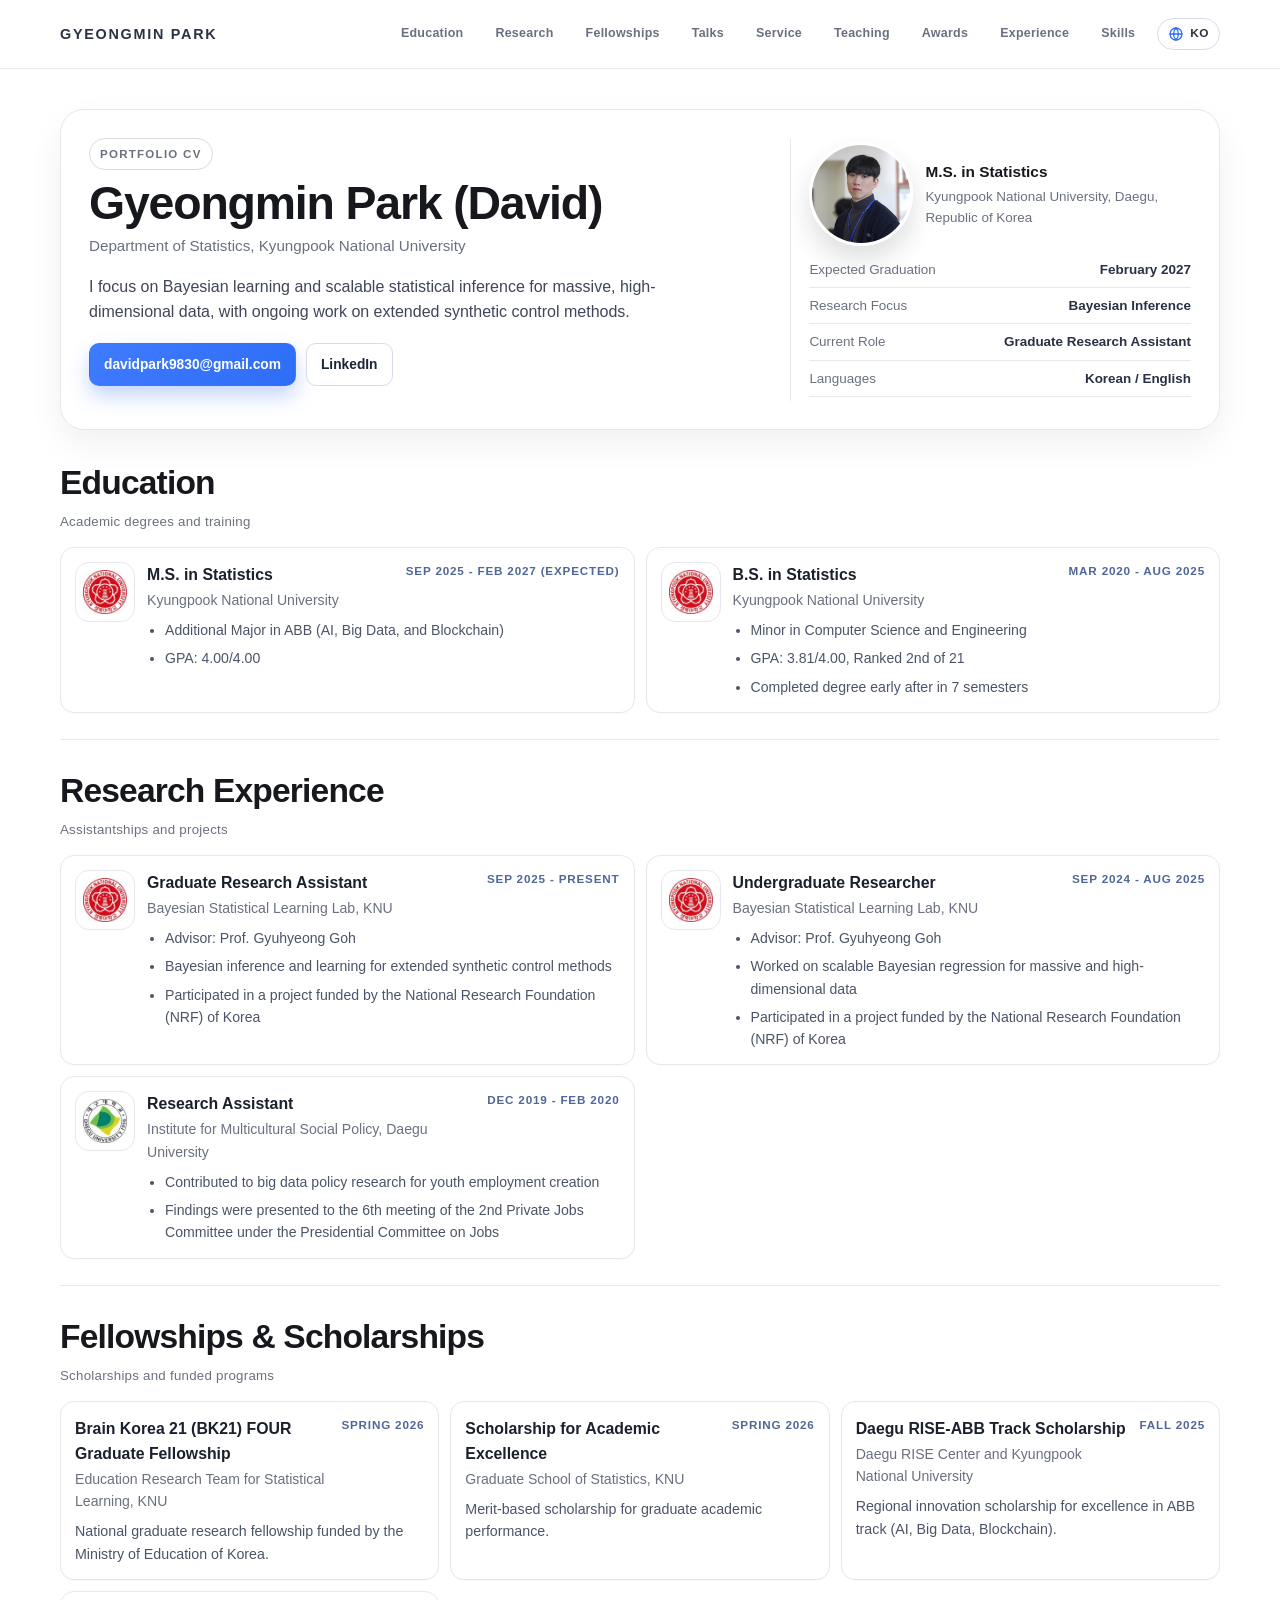
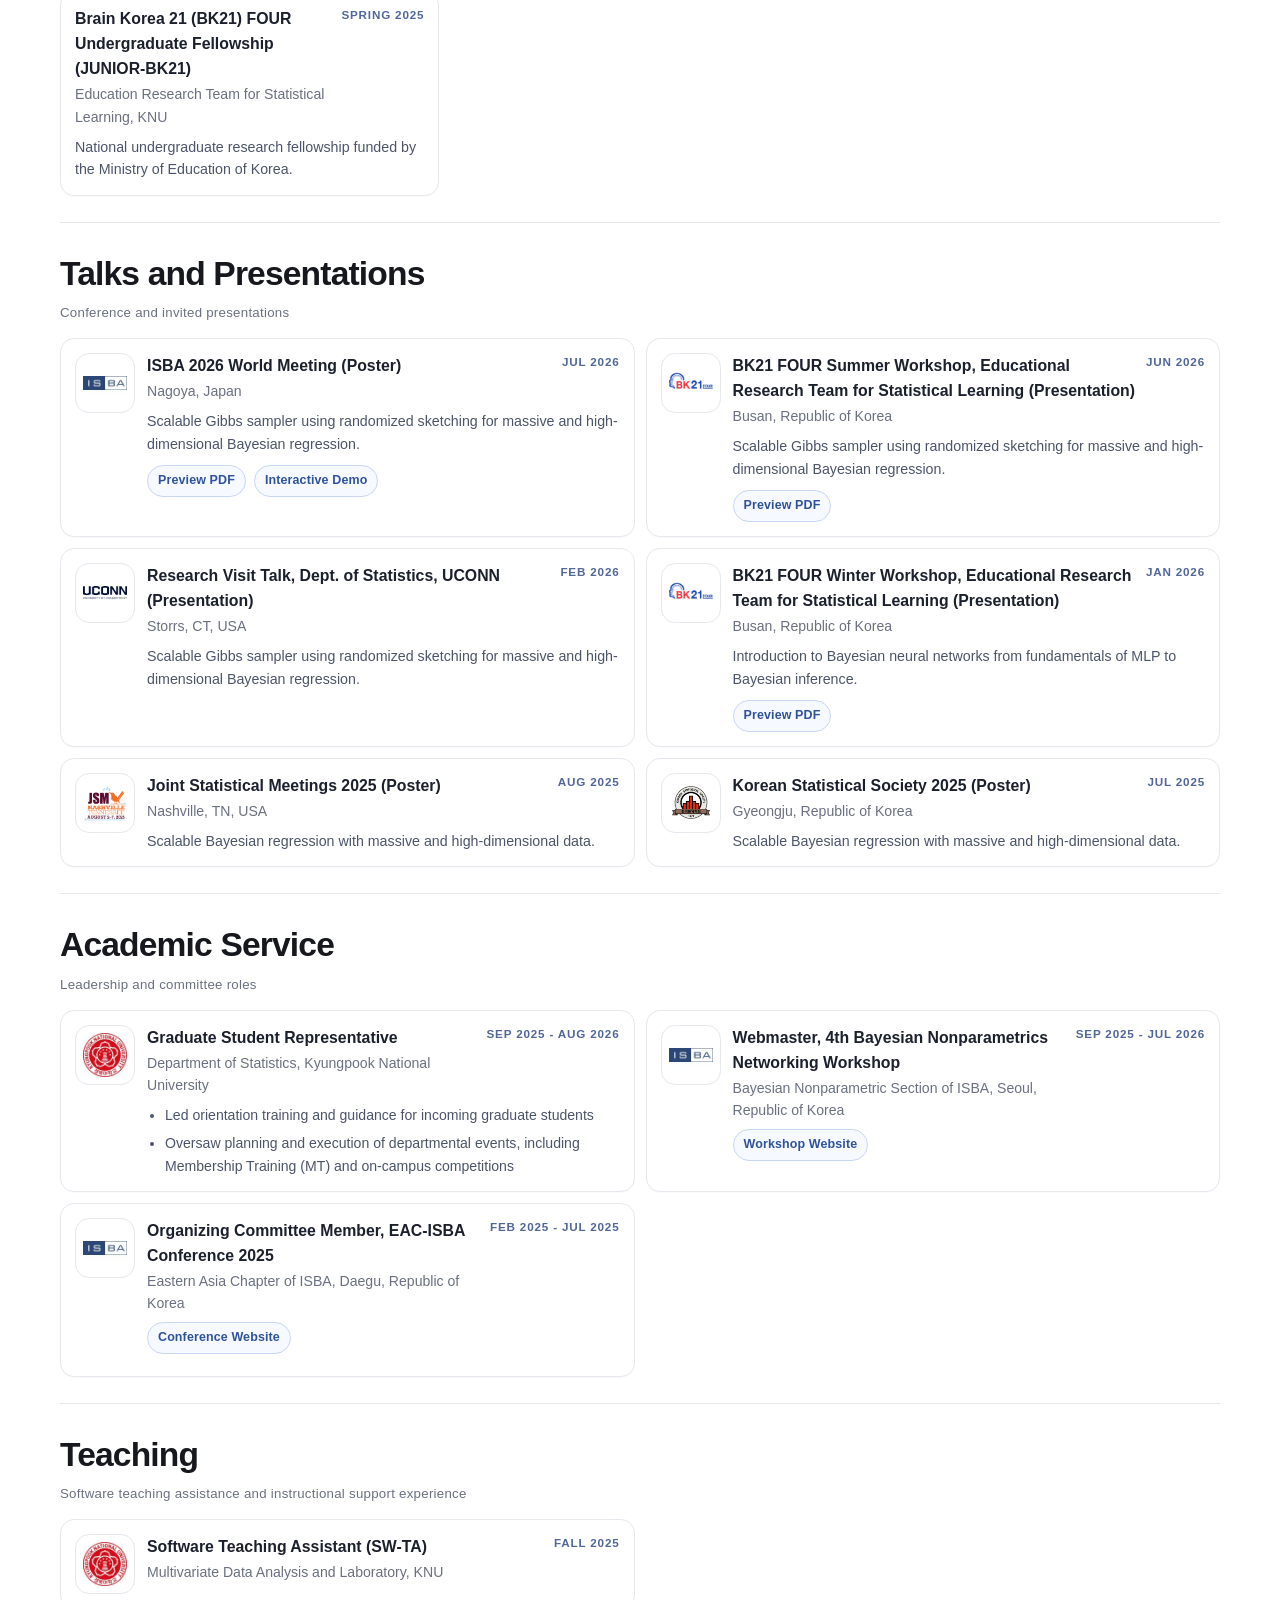
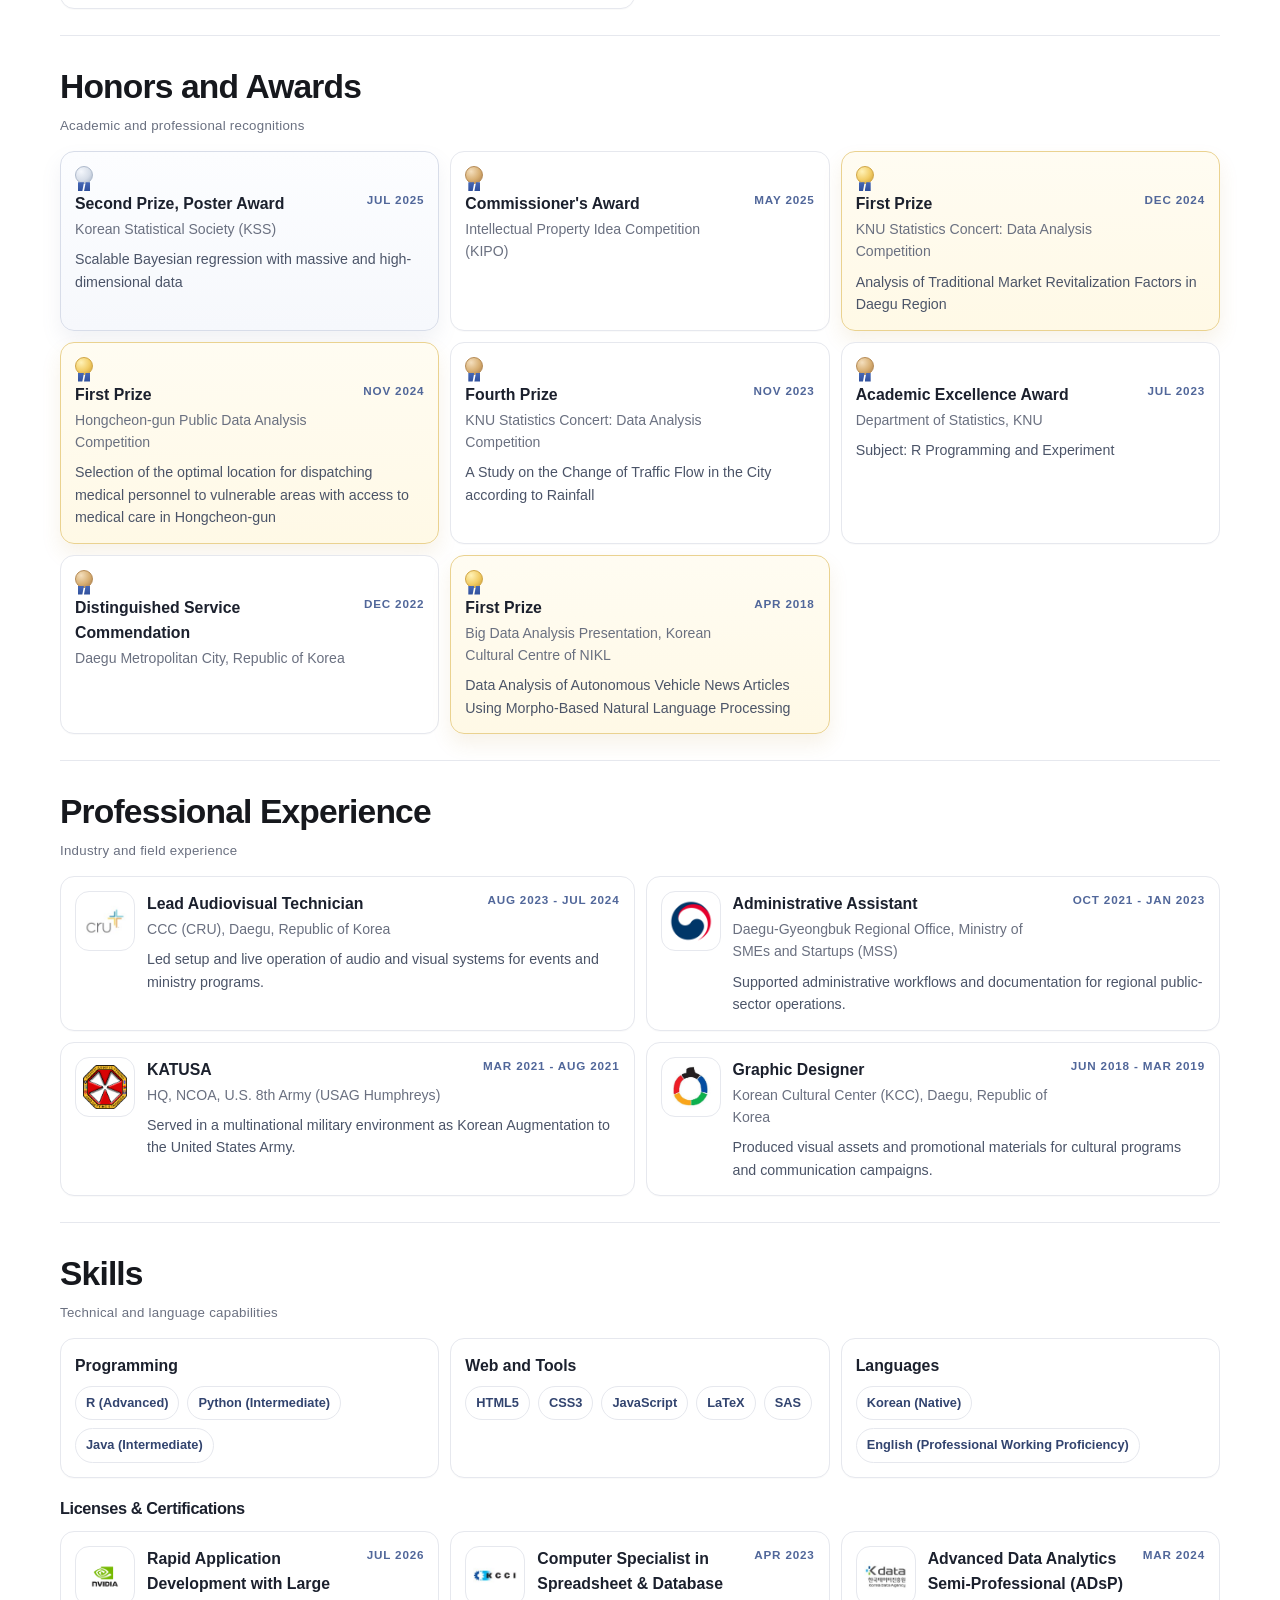
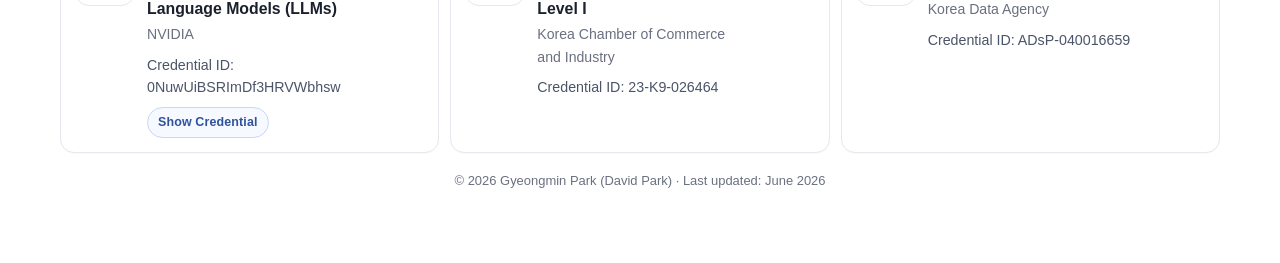
==== commit 21aabc2a: "License Updated" ====
--- a/index.html
+++ b/index.html
@@ -703,6 +703,55 @@
             </div>
           </article>
         </div>
+
+        <div class="section-subhead">
+          <h3 class="subsection-title">Licenses &amp; Certifications</h3>
+        </div>
+
+        <div class="cards cols-3">
+          <article class="card logo-card">
+            <div class="logo-box"><img src="assets/img/nvidia-logo.png" alt="NVIDIA logo" /></div>
+            <div>
+              <div class="card-head">
+                <div>
+                  <p class="card-title">Rapid Application Development with Large Language Models (LLMs)</p>
+                  <p class="card-org">NVIDIA</p>
+                </div>
+                <p class="card-date">Jul 2026</p>
+              </div>
+              <p class="card-desc">Credential ID: 0NuwUiBSRImDf3HRVWbhsw</p>
+              <a class="section-link-btn" href="https://learn.nvidia.com/certificates?id=ekhJ9TwjTvSqRWToBo_wdA" target="_blank" rel="noreferrer">Show Credential</a>
+            </div>
+          </article>
+
+          <article class="card logo-card">
+            <div class="logo-box"><img src="assets/img/kcci-logo.jpeg" alt="Korea Chamber of Commerce and Industry logo" /></div>
+            <div>
+              <div class="card-head">
+                <div>
+                  <p class="card-title">Computer Specialist in Spreadsheet &amp; Database Level I</p>
+                  <p class="card-org">Korea Chamber of Commerce and Industry</p>
+                </div>
+                <p class="card-date">Apr 2023</p>
+              </div>
+              <p class="card-desc">Credential ID: 23-K9-026464</p>
+            </div>
+          </article>
+
+          <article class="card logo-card">
+            <div class="logo-box"><img src="assets/img/kdata-logo.jpeg" alt="Korea Data Agency logo" /></div>
+            <div>
+              <div class="card-head">
+                <div>
+                  <p class="card-title">Advanced Data Analytics Semi-Professional (ADsP)</p>
+                  <p class="card-org">Korea Data Agency</p>
+                </div>
+                <p class="card-date">Mar 2024</p>
+              </div>
+              <p class="card-desc">Credential ID: ADsP-040016659</p>
+            </div>
+          </article>
+        </div>
       </section>
 
       <footer>
@@ -1352,6 +1401,55 @@
             </div>
           </article>
         </div>
+
+        <div class="section-subhead">
+          <h3 class="subsection-title">자격 및 인증</h3>
+        </div>
+
+        <div class="cards cols-3">
+          <article class="card logo-card">
+            <div class="logo-box"><img src="assets/img/nvidia-logo.png" alt="NVIDIA logo" /></div>
+            <div>
+              <div class="card-head">
+                <div>
+                  <p class="card-title">Rapid Application Development with Large Language Models (LLMs)</p>
+                  <p class="card-org">NVIDIA</p>
+                </div>
+                <p class="card-date">2026.07</p>
+              </div>
+              <p class="card-desc">Credential ID: 0NuwUiBSRImDf3HRVWbhsw</p>
+              <a class="section-link-btn" href="https://learn.nvidia.com/certificates?id=ekhJ9TwjTvSqRWToBo_wdA" target="_blank" rel="noreferrer">인증서 보기</a>
+            </div>
+          </article>
+
+          <article class="card logo-card">
+            <div class="logo-box"><img src="assets/img/kcci-logo.jpeg" alt="대한상공회의소 로고" /></div>
+            <div>
+              <div class="card-head">
+                <div>
+                  <p class="card-title">컴퓨터활용능력 1급</p>
+                  <p class="card-org">대한상공회의소</p>
+                </div>
+                <p class="card-date">2023.04</p>
+              </div>
+              <p class="card-desc">자격번호: 23-K9-026464</p>
+            </div>
+          </article>
+
+          <article class="card logo-card">
+            <div class="logo-box"><img src="assets/img/kdata-logo.jpeg" alt="한국데이터산업진흥원 로고" /></div>
+            <div>
+              <div class="card-head">
+                <div>
+                  <p class="card-title">ADsP 데이터분석 준전문가</p>
+                  <p class="card-org">한국데이터산업진흥원</p>
+                </div>
+                <p class="card-date">2024.03</p>
+              </div>
+              <p class="card-desc">자격번호: ADsP-040016659</p>
+            </div>
+          </article>
+        </div>
       </section>
 
       <footer>
--- a/assets/css/main.css
+++ b/assets/css/main.css
@@ -417,6 +417,17 @@
   letter-spacing: 0.02em;
 }
 
+.section-subhead {
+  margin: 18px 0 10px;
+}
+
+.subsection-title {
+  margin: 0;
+  color: #1b202d;
+  font-size: 1.02rem;
+  font-weight: 800;
+}
+
 .cards {
   display: grid;
   grid-template-columns: 1fr;
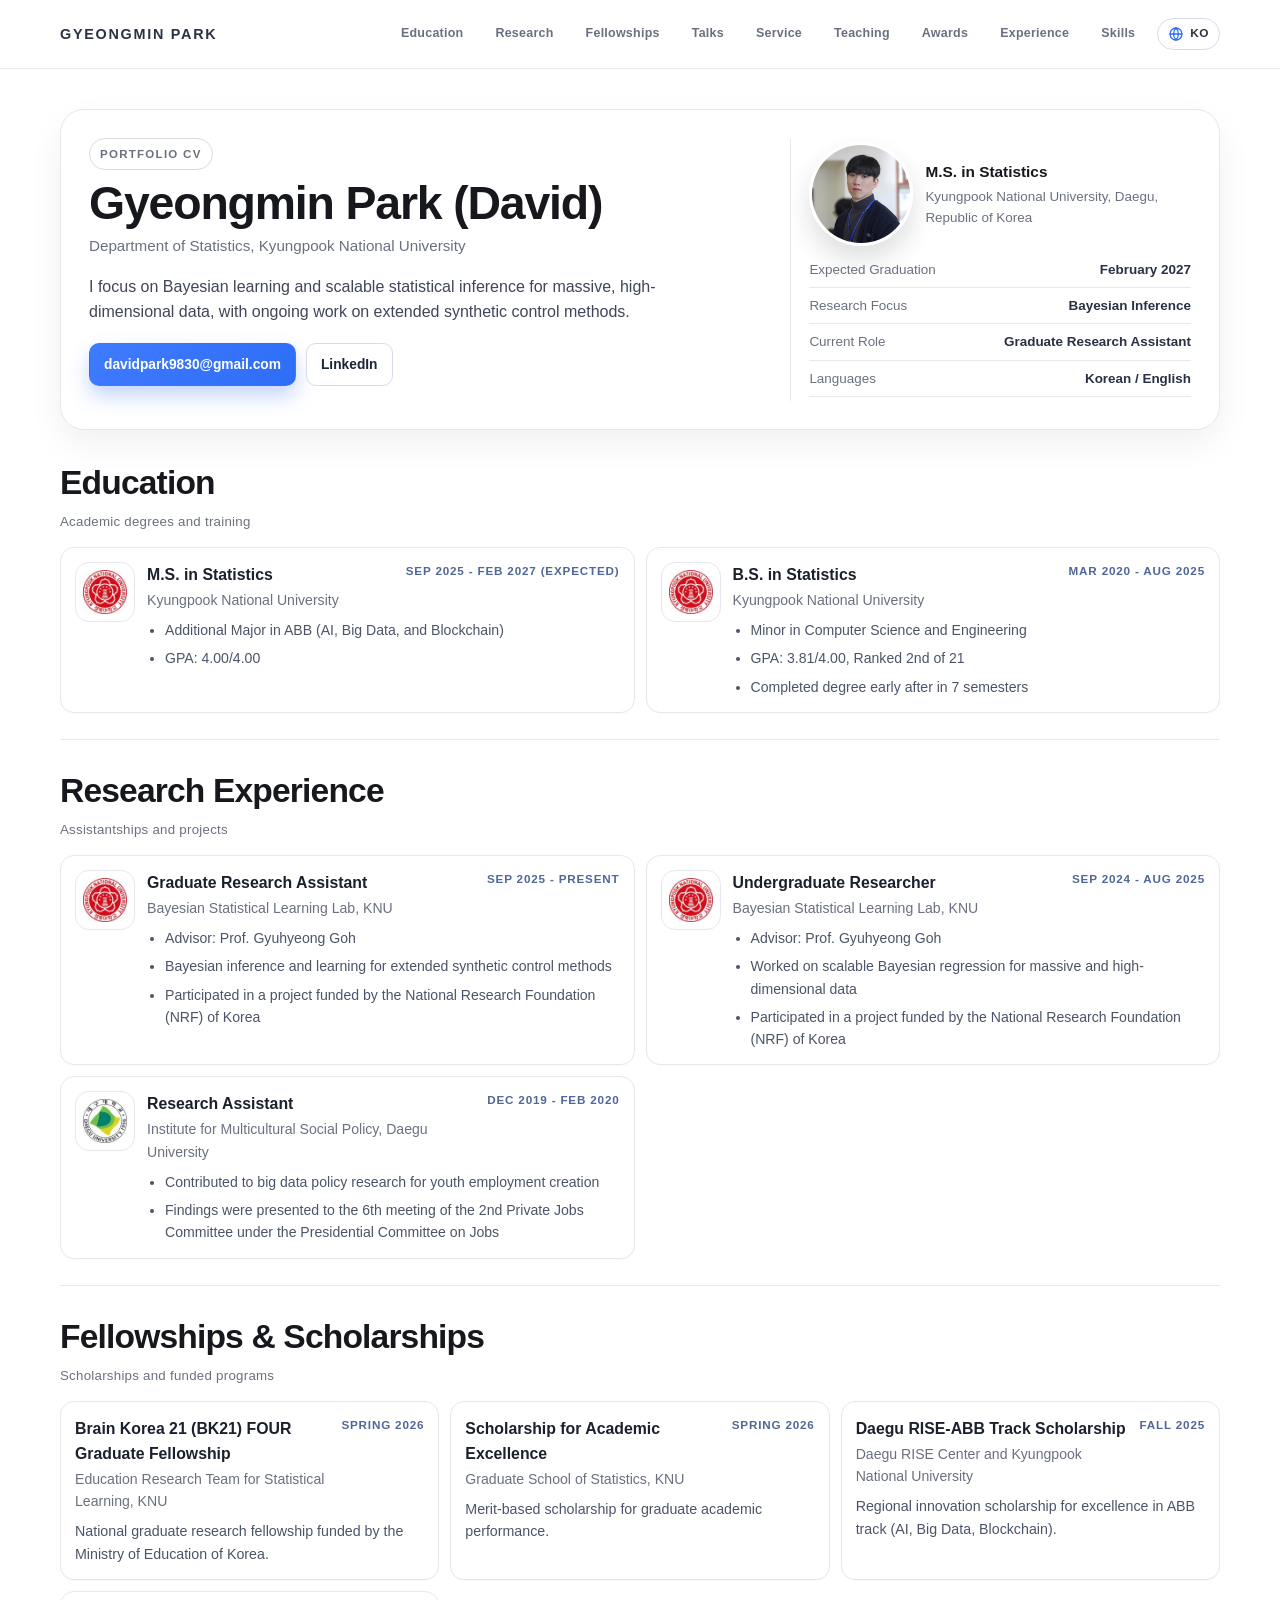
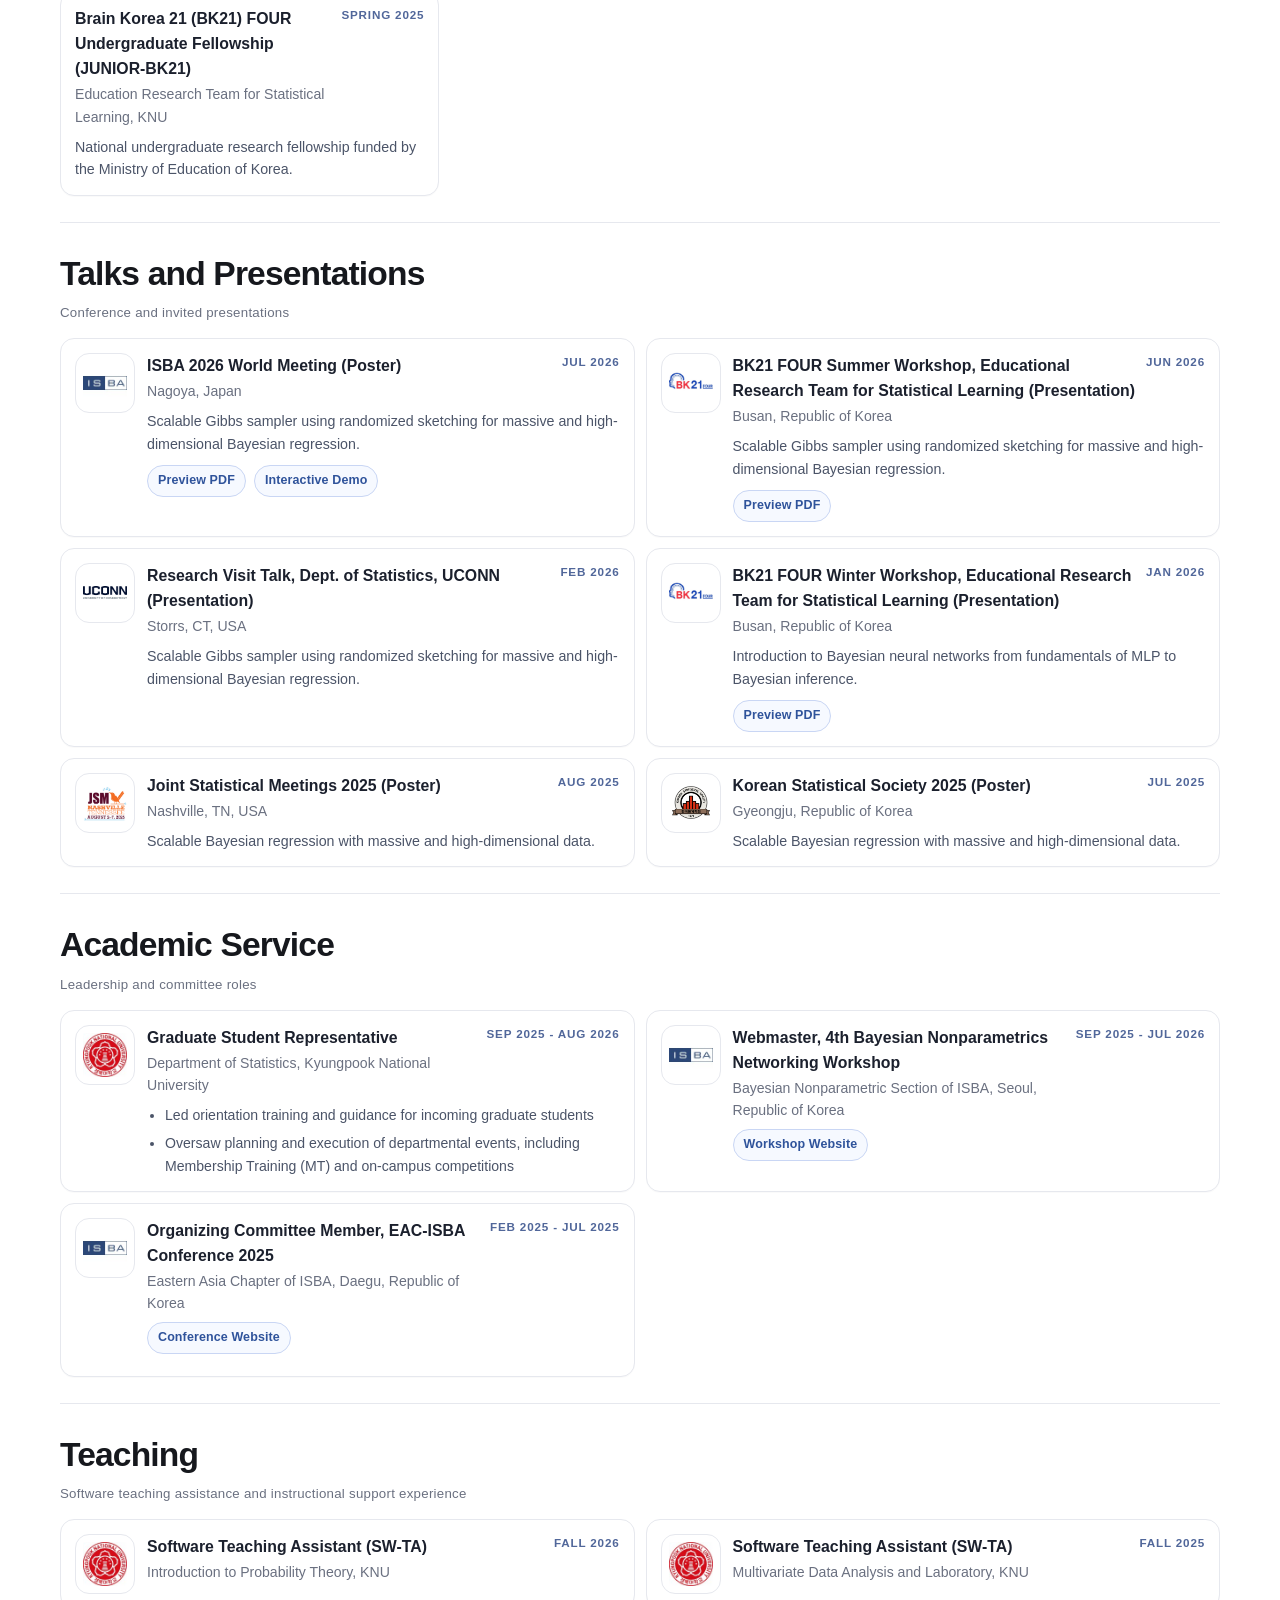
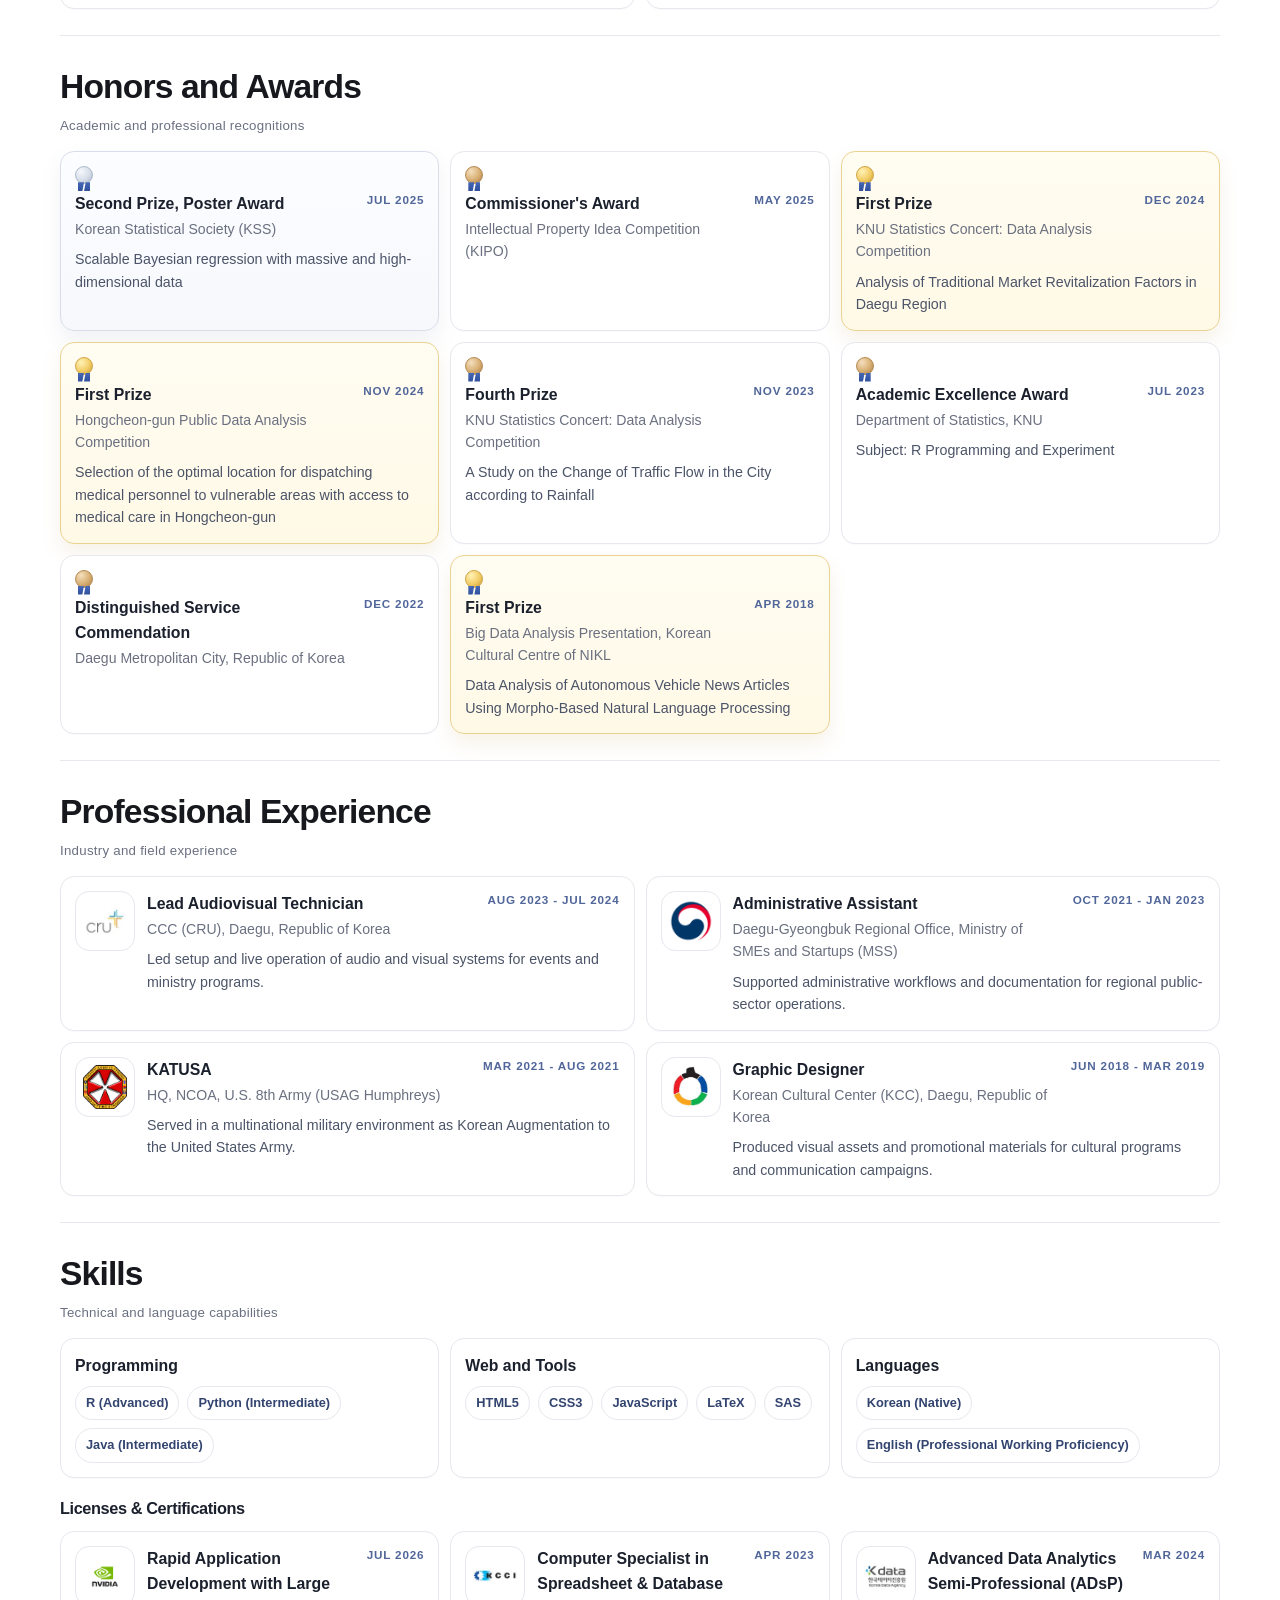
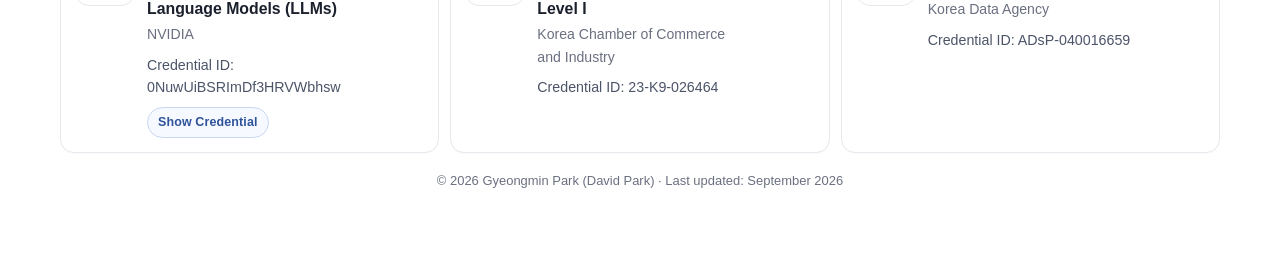
==== commit 47f76614: "CV, PhD Prep Updated" ====
--- a/index.html
+++ b/index.html
@@ -462,6 +462,19 @@
               <div class="card-head">
                 <div>
                   <p class="card-title">Software Teaching Assistant (SW-TA)</p>
+                  <p class="card-org">Introduction to Probability Theory, KNU</p>
+                </div>
+                <p class="card-date">Fall 2026</p>
+              </div>
+            </div>
+          </article>
+
+          <article class="card logo-card">
+            <div class="logo-box"><img src="assets/img/knu-logo.jpeg" alt="KNU logo" /></div>
+            <div>
+              <div class="card-head">
+                <div>
+                  <p class="card-title">Software Teaching Assistant (SW-TA)</p>
                   <p class="card-org">Multivariate Data Analysis and Laboratory, KNU</p>
                 </div>
                 <p class="card-date">Fall 2025</p>
@@ -755,7 +768,7 @@
       </section>
 
       <footer>
-        <p>© <span class="year"></span> Gyeongmin Park (David Park) · Last updated: June 2026</p>
+        <p>© <span class="year"></span> Gyeongmin Park (David Park) · Last updated: September 2026</p>
       </footer>
     </main>
 
@@ -1162,6 +1175,20 @@
                   <p class="card-title">소프트웨어 교육조교</p>
                   <p class="card-org">경북대학교 대학원 통계학과</p>
                 </div>
+                <p class="card-date">2026년 가을</p>
+              </div>
+              <p class="card-desc">확률론입문</p>
+            </div>
+          </article>
+
+          <article class="card logo-card">
+            <div class="logo-box"><img src="assets/img/knu-logo.jpeg" alt="KNU logo" /></div>
+            <div>
+              <div class="card-head">
+                <div>
+                  <p class="card-title">소프트웨어 교육조교</p>
+                  <p class="card-org">경북대학교 대학원 통계학과</p>
+                </div>
                 <p class="card-date">2025년 가을</p>
               </div>
             </div>
@@ -1453,7 +1480,7 @@
       </section>
 
       <footer>
-        <p>© <span class="year"></span> 박경민 (David Park) · 최종 업데이트: 2026년 6월</p>
+        <p>© <span class="year"></span> 박경민 (David Park) · 최종 업데이트: 2026년 9월</p>
       </footer>
     </main>
 
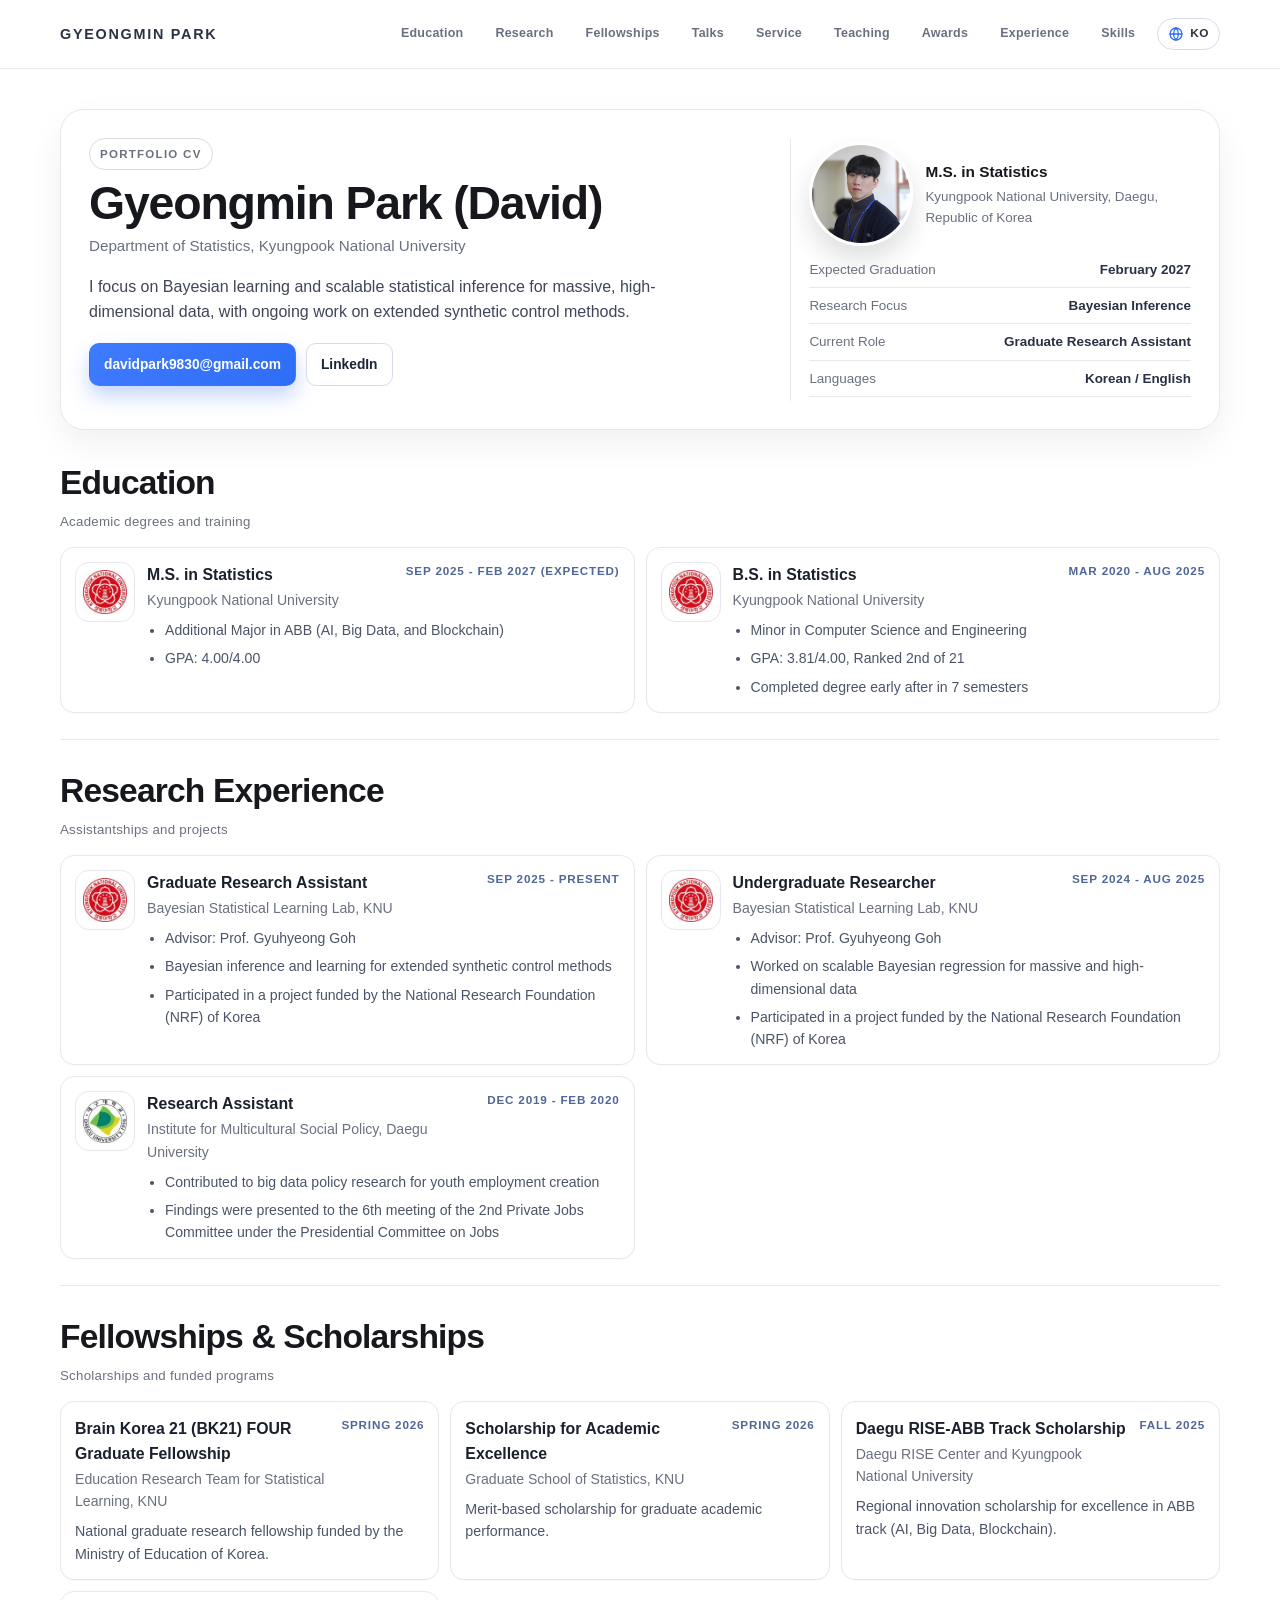
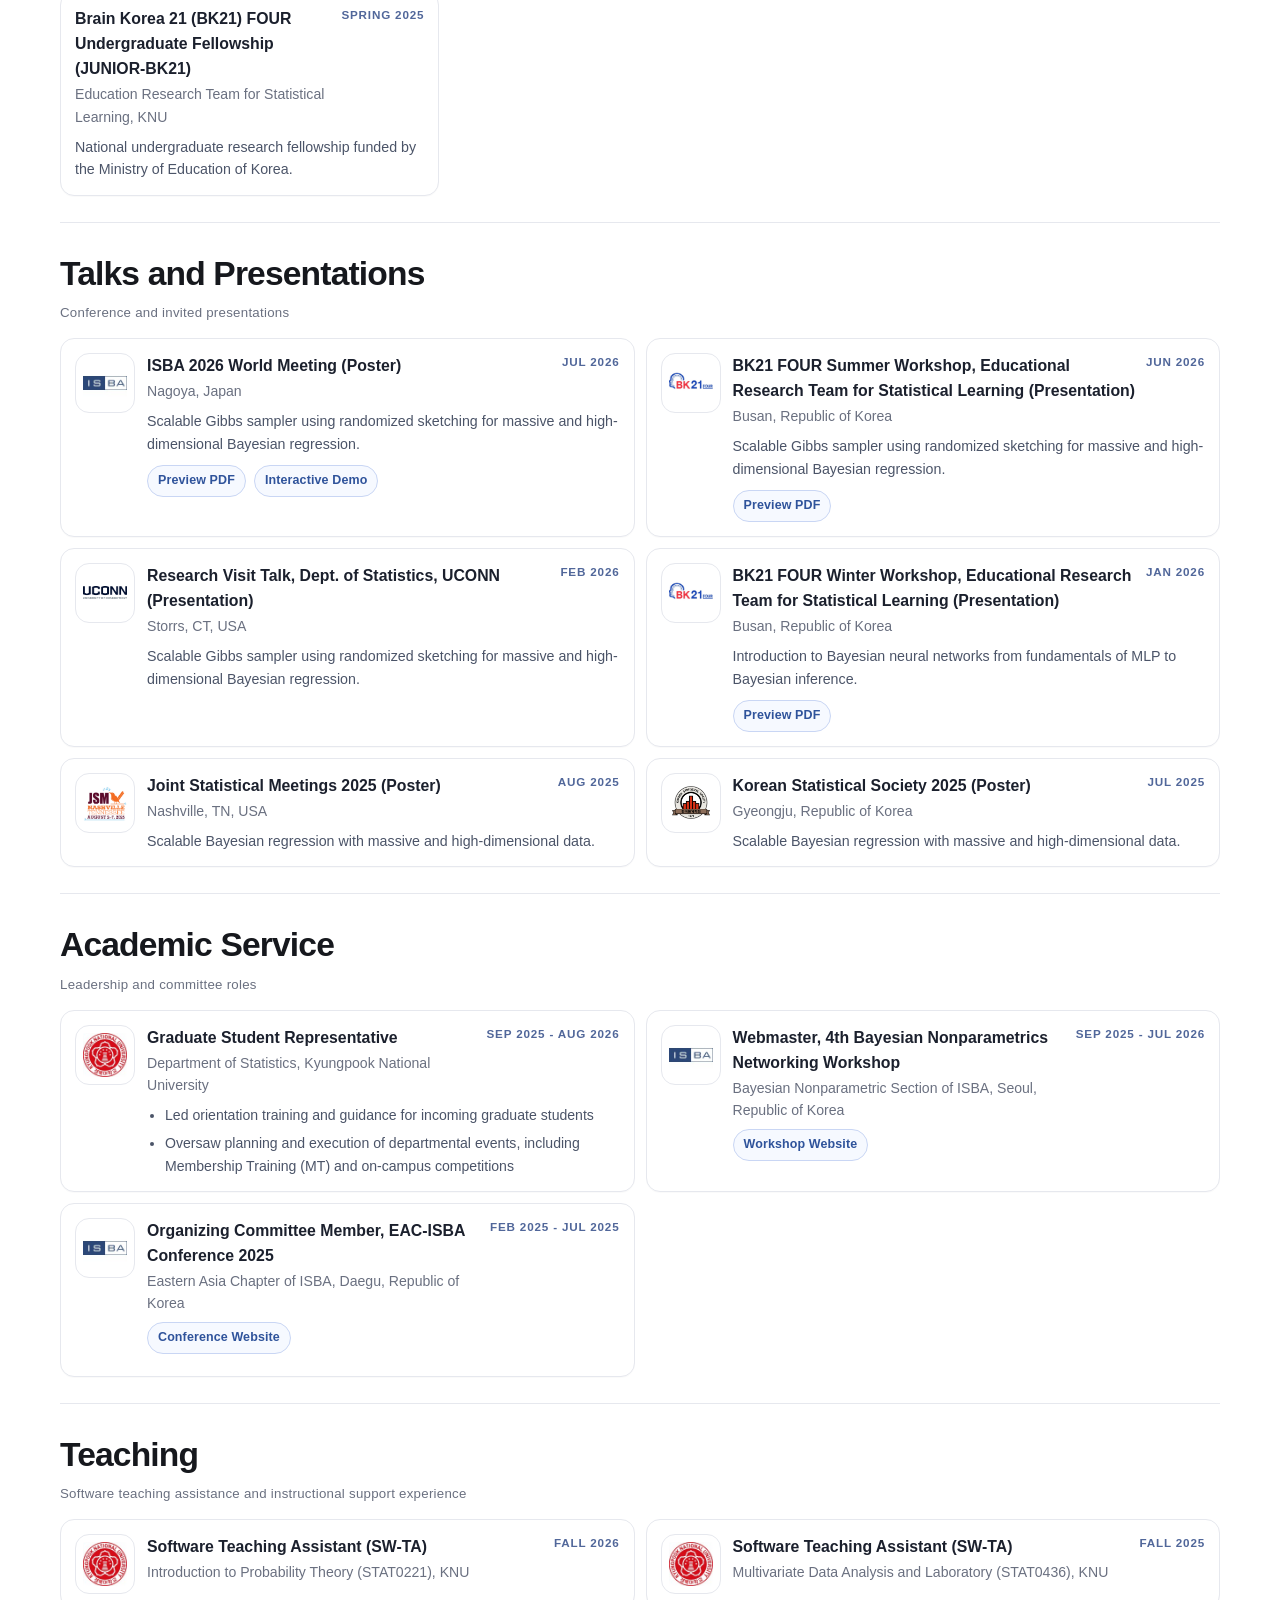
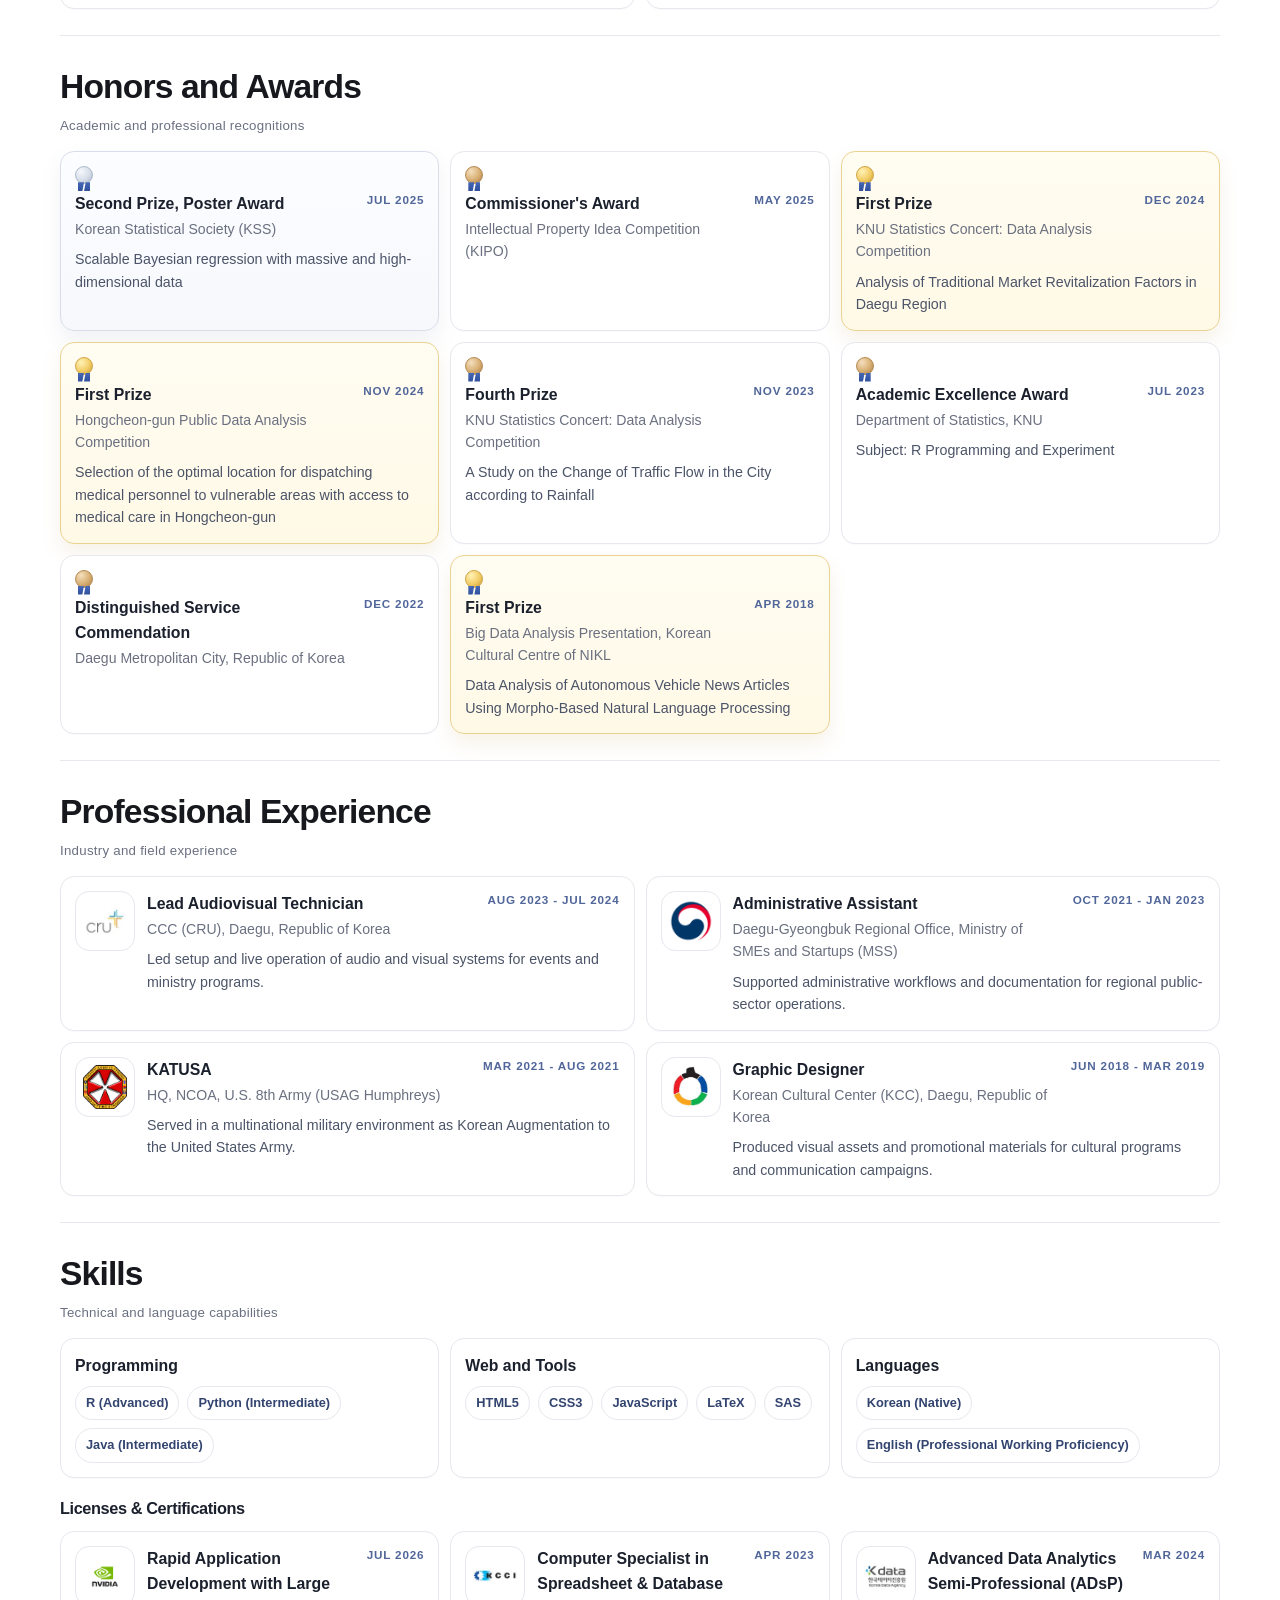
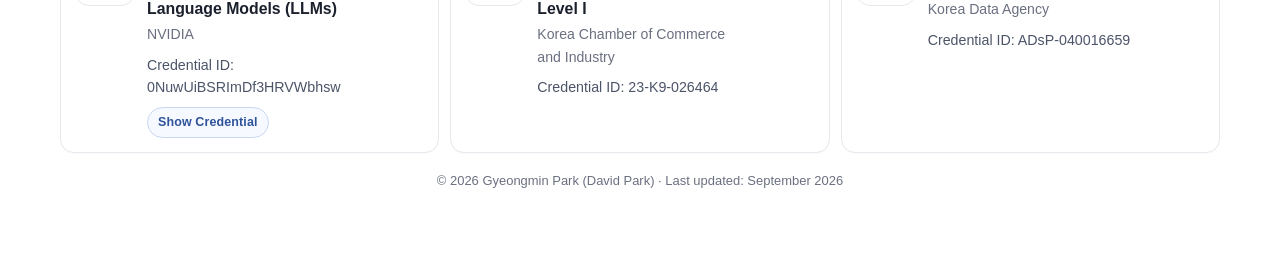
==== commit 5b8c6afa: "SW-TA Updated" ====
--- a/index.html
+++ b/index.html
@@ -462,7 +462,7 @@
               <div class="card-head">
                 <div>
                   <p class="card-title">Software Teaching Assistant (SW-TA)</p>
-                  <p class="card-org">Introduction to Probability Theory, KNU</p>
+                  <p class="card-org">Introduction to Probability Theory (STAT0221), KNU</p>
                 </div>
                 <p class="card-date">Fall 2026</p>
               </div>
@@ -475,7 +475,7 @@
               <div class="card-head">
                 <div>
                   <p class="card-title">Software Teaching Assistant (SW-TA)</p>
-                  <p class="card-org">Multivariate Data Analysis and Laboratory, KNU</p>
+                  <p class="card-org">Multivariate Data Analysis and Laboratory (STAT0436), KNU</p>
                 </div>
                 <p class="card-date">Fall 2025</p>
               </div>
@@ -1177,7 +1177,7 @@
                 </div>
                 <p class="card-date">2026년 가을</p>
               </div>
-              <p class="card-desc">확률론입문</p>
+              <p class="card-desc">기초확률론 (STAT0221)</p>
             </div>
           </article>
 
@@ -1191,6 +1191,7 @@
                 </div>
                 <p class="card-date">2025년 가을</p>
               </div>
+              <p class="card-desc">다변량자료분석 및 실험 (STAT0436)</p>
             </div>
           </article>
 
